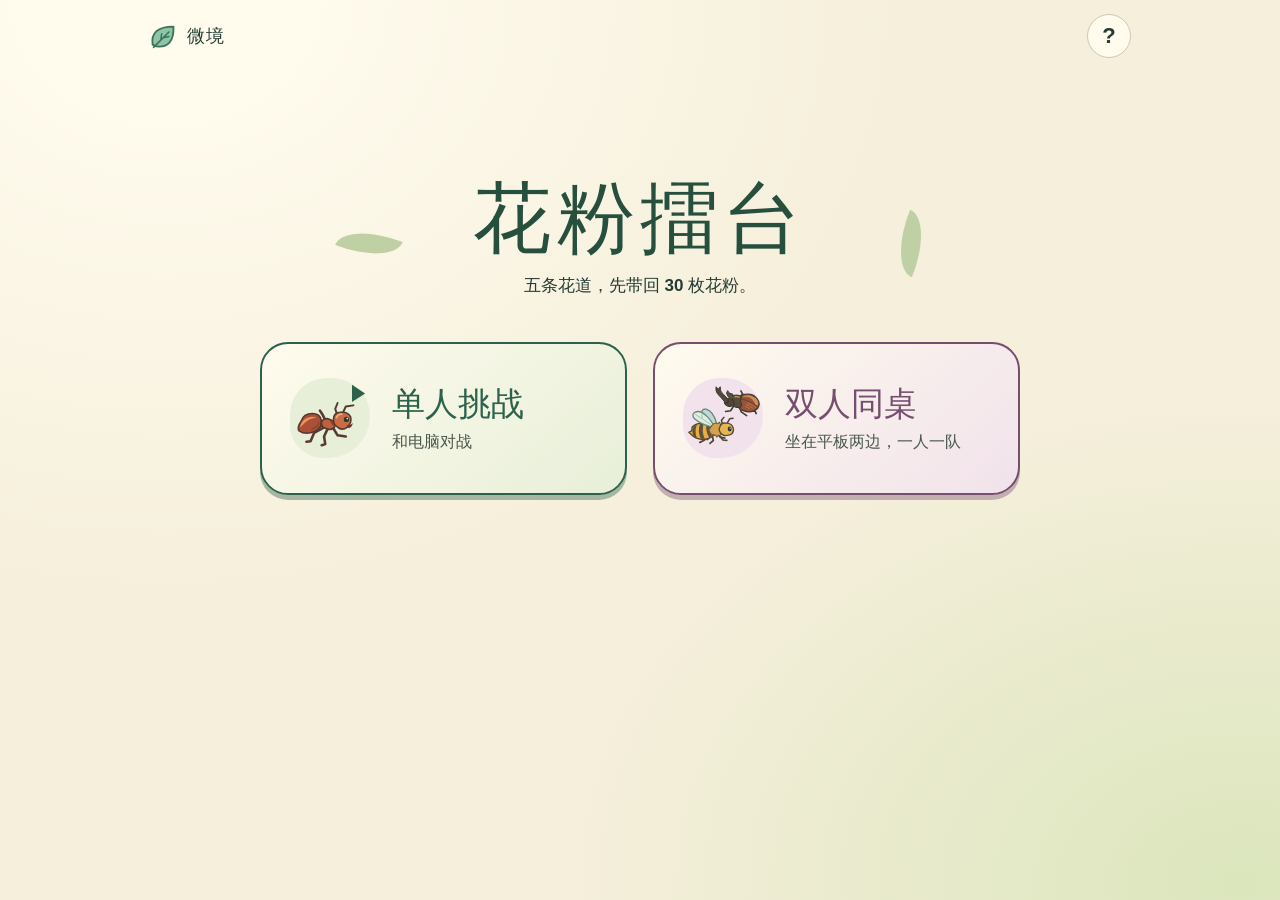
==== src/index.html @ e4484739 "Publish Pollen Table with a mobile home-screen app and offline play" ====
<!doctype html>
<html lang="zh-CN">
<head>
  <meta charset="utf-8">
  <meta name="viewport" content="width=device-width,initial-scale=1,viewport-fit=cover">
  <meta name="theme-color" content="#f8f2dc">
  <meta name="description" content="在五条花道上派出昆虫伙伴。可以独自挑战电脑，也能两个人在平板两边同桌对战。">
  <title>微境：花粉擂台</title>
  <link rel="stylesheet" href="ui.css">
  <link rel="stylesheet" href="resolution.css">
</head>
<body>
  <main id="app"></main>
  <div id="live" class="sr-only" aria-live="polite" aria-atomic="true"></div>
  <dialog id="sheet" aria-labelledby="sheet-title"><div id="sheet-body"></div></dialog>
  <script src="tuning.js"></script>
  <script src="engine.js"></script>
  <script src="art.js"></script>
  <script src="ui.js"></script>
</body>
</html>
---- src/ui.css ----
:root {
  color-scheme:light; --ink:#253b33; --moss:#315c45; --green:#24694e; --leaf:#deedce;
  --paper:#fffbed; --cream:#f7f1df; --line:#cecbb0; --amber:#efb952;
  --plum:#78537c; --clay:#b24d30; font-family:"Microsoft YaHei","PingFang SC","Noto Sans CJK SC",sans-serif;
  color:var(--ink); background:#f5efdb; font-synthesis:none;
}
* {box-sizing:border-box}
body {margin:0;min-height:100vh;background:radial-gradient(ellipse at 13% 0%,#fffbed 8%,transparent 48%),radial-gradient(ellipse at 97% 98%,#dce6bd 1%,transparent 38%),#f5efdb}
button {font:inherit;color:inherit;cursor:pointer;-webkit-tap-highlight-color:transparent;touch-action:manipulation}
button:disabled {cursor:default}
button:focus-visible {outline:3px solid #005fc0;outline-offset:4px;z-index:5;position:relative}
button:not(:disabled):active {transform:translateY(1px)}
button svg {pointer-events:none}
.sr-only{position:absolute;clip:rect(0,0,0,0);clip-path:inset(50%);height:1px;width:1px;white-space:nowrap;overflow:hidden}
.wrap{max-width:1050px;margin:0 auto;padding:14px 34px 24px}
.mast,.row,.home-actions,.toolbar,.controls,.token,.stamp,.score,.card-stat,.cost,.ghost-num,.deck-line,.round-indicator,.sheet-top {display:flex;align-items:center}
.mast {justify-content:space-between;min-height:44px;margin-bottom:16px}
.mast-mark {display:flex;align-items:center;gap:9px;font-weight:900;letter-spacing:.06em}
.mast-mark .icon {color:var(--moss);width:29px;height:29px}
.word-mark {font-size:18px}
.mast-actions,.controls,.home-actions,.toolbar,.row {gap:10px}
.plain,.pill,.round-btn,.solid,.confirm,.cancel,.edit-btn {border:1.5px solid var(--line);background:var(--paper);font-weight:750}
.plain,.pill,.round-btn,.solid,.confirm,.cancel,.edit-btn,.deck-slot {min-height:44px}
.plain,.pill,.solid,.confirm,.cancel,.edit-btn {border-radius:24px;padding:7px 18px;display:inline-flex;align-items:center;justify-content:center;gap:8px}
.round-btn {border-radius:50%;width:44px;font-size:22px;line-height:1}
.solid,.confirm {background:var(--moss);color:#fffbea;border-color:var(--moss);box-shadow:0 3px 0 #193b2a}
.solid {font-size:18px;min-height:54px;padding:10px 30px}
.edit-btn {min-height:52px;background:#f4efdc;border:1.5px solid #a9b594}
.icon {display:inline-flex;align-items:center;justify-content:center;width:24px;height:24px;flex-shrink:0}
.icon svg,.bug svg {display:block;width:100%;height:100%;overflow:visible}
.icon.large {width:38px;height:38px}
.bug {display:inline-flex;align-items:center;justify-content:center}
.home {padding-top:2vh}
.home-hero {position:relative;text-align:center;margin:0 auto;max-width:720px;isolation:isolate}
.home-hero:before,.home-hero:after{content:"";position:absolute;width:62px;height:27px;background:#bfd0a4;border-radius:100% 0 100% 0;top:45%;transform:rotate(21deg);z-index:-1}
.home-hero:before{left:8%}.home-hero:after{right:8%;transform:rotate(-68deg)}
.home-hero h1 {font-size:clamp(44px,7vw,78px);font-family:"STKaiti","KaiTi","Microsoft YaHei",serif;line-height:1.1;letter-spacing:.07em;margin:12px 0;color:#264f3d}
.home-hero p {margin:10px 0 30px;font-size:17px;font-weight:650}
.roster {display:grid;grid-template-columns:repeat(3,minmax(0,1fr));gap:16px;max-width:820px;margin:auto}
.tribe {--wash:#e1ead5;position:relative;isolation:isolate;border:2px solid #c5c7a9;background:var(--paper);border-radius:22px;padding:18px 10px 16px;min-width:0;transition:transform .15s ease,box-shadow .15s ease}
.tribe.beetle{--wash:#dce9e9}.tribe.bee{--wash:#f8e6b9}
.tribe.chosen {border:3px solid var(--moss);padding:17px 9px 15px;box-shadow:0 5px 0 #abc39f}
.tribe.chosen:after {content:"✓";position:absolute;right:9px;top:10px;width:27px;height:27px;display:grid;place-items:center;background:var(--moss);color:#fffbea;border-radius:50%;font-weight:900}
.portrait {display:flex;align-items:center;justify-content:center;position:relative;overflow:hidden;margin:0 auto 10px;height:clamp(90px,16vw,154px);border-radius:52% 48% 46% 54%;width:90%;background:radial-gradient(ellipse at 100% 100%,#ffffff70,transparent 65%),var(--wash)}
.portrait:before,.portrait:after {content:"";position:absolute;background:#72986a40;border-radius:100% 0 100% 0;width:65px;height:24px;bottom:4px;left:6px;transform:rotate(20deg)}
.portrait:after {left:auto;right:0;bottom:13px;transform:rotate(-40deg)}
.portrait .bug{width:83%;height:88%;z-index:1}
.tribe strong {display:block;font-size:clamp(18px,3vw,26px);letter-spacing:.04em}
.tribe small {display:block;font-size:14px;margin-top:6px;color:#536151}
.home-actions {justify-content:center;flex-wrap:wrap;margin:26px 0 14px}
.home-note {margin:10px auto;text-align:center;font-size:13px;color:#526151}
.battle {max-width:940px;margin:auto}
.battle .mast {margin-bottom:5px}
.round-indicator {gap:7px;font-size:14px;color:#526455}
.round-pips {display:inline-flex;gap:4px}
.round-pips i {display:block;width:10px;height:10px;border-radius:4px;border:1px solid #92a98a;background:transparent}
.round-pips i.on {background:#64845c}
.roles {display:flex;align-items:center;justify-content:space-between;gap:12px;min-height:40px;padding:0 9px}
.roles .row {min-width:0;gap:8px}
.role-name {font-size:15px;font-weight:850;white-space:nowrap}
.role-id {width:35px;height:32px;display:inline-flex}
.role-id .bug {width:100%;height:100%}
.role-id {position:relative}
.first-mark {
  position:absolute;right:-1px;bottom:-1px;z-index:1;display:grid;place-items:center;
  height:15px;min-width:15px;border:1px solid #977f3c;border-radius:5px;
  color:#4d411f;background:#fff0ad;font-size:10px;line-height:1;font-weight:850;
}
@media(max-width:420px) and (orientation:portrait) {
  .tabletop .toolbar.pass-confirm .prompt {min-width:74px;max-width:132px;flex:1 1 80px;line-height:1.2}
}
.token {gap:3px;font-size:21px;font-weight:900;line-height:1}
.score {gap:5px;font-weight:850;color:#384b36}
.score .icon {width:23px;height:23px}
.score-track {display:inline-flex;align-items:center;gap:4px}
.score-track i {display:block;width:10px;height:10px;border:1.5px solid #9c9776;transform:rotate(45deg);border-radius:2px}
.score-track i.full {background:#f0a935;border-color:#995f23}
.score b {font-size:20px;min-width:14px}
.op-pass {border:1px solid #a9b697;border-radius:12px;font-size:12px;padding:1px 7px}
.turn-badge {font-size:15px;font-weight:850;color:#30563a;background:#e4edcd;border:1px solid #b7c79d;border-radius:99px;padding:5px 12px}
.table {position:relative;isolation:isolate;background:#638264;border:3px solid #405e46;border-radius:29px;box-shadow:inset 0 0 0 3px #98a57c,0 4px 0 #a8ad88;padding:9px clamp(12px,4.5vw,55px);overflow:hidden}
.table:before,.table:after {content:"";position:absolute;z-index:-1;pointer-events:none;width:440px;height:380px;border:1px solid #9db38b;border-radius:49%;transform:rotate(-31deg);left:-280px;top:25px;box-shadow:0 0 0 9px #749374,0 0 0 12px #8fa788,0 0 0 22px #799779}
.table:after{left:auto;right:-390px;top:-340px;width:630px;height:560px;transform:rotate(30deg)}
.lanes {display:grid;grid-template-columns:repeat(5,minmax(0,1fr));gap:clamp(4px,1.4vw,17px)}
.lane {position:relative;min-width:0;padding:3px 6px;border-radius:56% 44% 48% 50% / 9% 9% 12% 12%;background:linear-gradient(90deg,transparent 49.5%,#adc58c 49.5% 50.5%,transparent 50.5%),#cbdba8;box-shadow:inset 0 0 0 2px #aec394,0 2px 0 #536e51}
.lane.ai-lane {animation:lane-flash .7s ease 1}
@keyframes lane-flash {45%{box-shadow:inset 0 0 0 5px #edba53,0 0 0 3px #ffdd7c}}
.slot,.pollen-node {display:flex;align-items:center;justify-content:center;position:relative;margin:auto;width:100%;border:0;background:transparent;padding:0}
.slot {height:clamp(61px,9vh,96px);border-radius:20px;gap:clamp(2px,1vw,10px);transition:background-color .18s}
.slot .bug {width:clamp(54px,9.5vw,95px);height:90%}
.slot .vacant {width:clamp(41px,6.6vw,68px);height:48%;border:2px dashed #8ba770;border-radius:64% 26% 64% 26%;opacity:.78;transform:rotate(-8deg)}
.slot.legal,.pollen-node.legal {background:#fff5ad69;outline:3px dashed #47632f;outline-offset:-4px;cursor:pointer}
.slot.selected,.pollen-node.selected {background:#f9e7dd;outline:3px solid var(--plum);outline-offset:-4px}
.slot.previewed,.pollen-node.previewed {background:#ffffe580;outline:3px solid #28785e;outline-offset:-4px}
.slot .unit-power {display:flex;align-items:center;gap:3px;padding:2px 6px;background:var(--paper);border-radius:99px;color:var(--ink);font-size:clamp(19px,2.5vw,29px);font-weight:900;line-height:1.15;white-space:nowrap}
.unit-power .icon {width:18px;height:18px}
.old-number {font-size:.52em;color:#526151;text-decoration:line-through}
.pollen-node {min-height:46px;max-width:155px;border-radius:40px;gap:4px}
.pollen-node .icon {width:32px;height:32px}
.pollen-node .total {font-size:16px;font-weight:900;display:none}
.pollen-node .destination {position:absolute;right:2px;color:#354f32;font-size:20px;font-weight:1000;line-height:1}
.pollen-node .destination.proposed {background:var(--paper);border:1px dashed #688165;padding:1px 5px;border-radius:9px}
.pollen-node .destination.final {background:#fff3b6;border:1px solid #926626;padding:1px 5px;border-radius:9px}
.pollen-empty {width:19px;height:19px;border:2px dotted #7d926a;border-radius:50%}
.hand-section {border-top:1px solid #c5c7ac;padding-top:8px}
.hand {display:grid;grid-template-columns:repeat(6,minmax(0,1fr));gap:clamp(5px,1.1vw,13px);max-width:940px;margin:auto;align-items:stretch}
.card {position:relative;isolation:isolate;overflow:visible;min-width:0;height:clamp(105px,16vh,157px);padding:7px;border:2px solid #56765e;border-radius:18px 18px 30px 18px;background:#f7f8de;box-shadow:0 3px 0 #b4c49f;text-align:center;display:flex;flex-direction:column;align-items:center;justify-content:center}
.card:before {z-index:-1;content:"";position:absolute;inset:4px;border:2px solid #a1b993;border-radius:inherit;pointer-events:none}
.card.hit {background:#fff1db;border-color:#ad7046;border-radius:15px 26px 15px 25px;box-shadow:0 3px 0 #d5ab83}
.card.hit:before {border-color:#e1b887}
.card.special{background:#f3eaf4;border-color:#815b82;border-radius:32px 13px 32px 13px;box-shadow:0 3px 0 #c2a3bd}
.card.special:before{border-color:#ceb4cc}
.card.off {filter:saturate(.48);opacity:.75}
.card.picked {outline:3px solid #315f48;outline-offset:1px;box-shadow:0 3px 0 #789879}
.card .card-bug {width:80%;height:75%;display:flex;align-items:center;justify-content:center}
.card .card-bug .bug {height:100%;width:100%}
.card-action {display:flex;align-items:center;justify-content:center;position:relative;width:76%;height:72%}
.card-action .icon {height:74%;width:74%}
.card-action .icon svg {max-width:96px}
.cost,.card-stat {position:absolute;line-height:.95;font-weight:900;font-variant-numeric:tabular-nums}
.cost {left:6px;top:5px;gap:2px;padding:4px 5px;color:#694115;background:#fff3be;border:1px solid #d3a454;border-radius:12px;font-size:clamp(15px,2.3vw,22px)}
.cost .icon {width:19px;height:19px}
.card-stat {right:6px;bottom:5px;gap:3px;padding:4px 6px;font-size:clamp(20px,3vw,28px);border-radius:10px;color:#2e513f;background:#e5eed9;border:1px solid #93b48e}
.card-stat .icon {width:20px;height:20px}
.hit .card-stat {color:#7a3821;background:#fee3c0;border-color:#d3a078}
.special-label {position:absolute;bottom:8px;font-size:clamp(11px,1.8vw,14px);font-weight:800;line-height:1.35}
.special .card-action {margin-top:-9px;height:58%}
.special .card-action .icon {color:var(--plum)}
.special .card-action .bug {width:52%;height:76%;position:absolute}
.special .card-action.skill-art {width:87%;height:65%;margin-top:4px}
.skill-art svg {display:block;width:100%;height:100%}
.card-empty {border:1px dashed #c0c5a8;border-radius:17px}
.hand .card {background:none;border:0;box-shadow:none}
.hand .card:before {display:none}
.card .card-shell {position:absolute;inset:0;width:100%;height:100%;z-index:-1;overflow:visible;filter:drop-shadow(0 3px 0 #787f5c45)}
.hand .card.picked {outline:3px solid #2a6a50;outline-offset:1px}
.card .cost,.card .card-stat {z-index:1}
.card .card-stat {right:8px;bottom:8px}
.card .cost {top:8px;left:8px}
.toolbar {justify-content:center;min-height:62px;flex-wrap:wrap;position:relative;margin-top:6px}
.toolbar .prompt {font-size:15px;font-weight:720;text-align:center}
.toolbar .cancel,.toolbar .confirm {min-height:44px;min-width:60px}
.toolbar .cancel {background:#fffbef}
.toolbar .icon {width:20px;height:20px}
.toolbar .short-help{font-size:13px}
.outcome {background:#f9edbb;border:1px solid #d2bc77;border-radius:18px;padding:5px 12px;display:flex;gap:8px;align-items:center;font-weight:800}
.outcome .token {font-size:17px}
.outcome .icon{width:20px;height:20px}
dialog {margin:auto;border:2px solid #889b7a;border-radius:24px;box-shadow:0 12px 55px #16332335;background:#fffbed;color:var(--ink);max-width:min(590px,94vw);width:100%;max-height:86dvh;padding:20px;overflow:auto}
dialog::backdrop {background:#223d347a}
.sheet-top {justify-content:space-between;gap:12px}
.sheet-top h2 {font-size:23px;margin:0}
.help-list {list-style:none;display:grid;gap:13px;margin:20px 0 0;padding:0}
.help-list li {display:flex;gap:10px;align-items:center;font-size:15px;line-height:1.5}
.help-list .icon {width:30px;height:30px}
.help-list strong {display:inline;color:#345a45}
.sheet-actions {display:flex;flex-wrap:wrap;gap:10px;justify-content:flex-end;margin-top:20px}
.deck {max-width:720px;margin:0 auto;background:#fffbec;border:1.5px solid var(--line);border-radius:24px;padding:clamp(16px,3vw,30px)}
.deck-heading{display:flex;align-items:center;gap:10px}
.deck-heading .bug {width:70px;height:55px}
.deck-heading h1 {font-size:26px;margin:0}
.deck-intro {color:#526151;font-size:15px}
.deck-line {justify-content:space-between;gap:8px;margin:20px 0 8px}
.deck-line h2 {font-size:17px;margin:0}
.deck-slots {display:grid;grid-template-columns:repeat(6,minmax(0,1fr));gap:6px}
.deck-slot {display:flex;align-items:center;flex-direction:column;gap:4px;justify-content:center;border:1.5px solid #90aa86;background:#edf2db;border-radius:11px;padding:7px 2px;font-weight:850}
.deck-slot.hit {border-color:#cc9d79;background:#fff0d7}
.deck-slot.active {outline:2px solid #365d45}
.deck-slot .icon {width:17px;height:17px}
.deck-slot span.mini-num {display:flex;align-items:center;gap:2px}
.deck-slot .mini-num:first-child {color:#805425}
.deck-slot .mini-num:last-child {font-size:18px}
.deck .locked {background:#f1e6f1;padding:8px 12px;border:1px solid #c2a3bd;border-radius:14px;font-size:14px}
.replacements{display:flex;gap:10px;justify-content:center;margin-top:12px}
.replacements button{flex:1;max-width:90px}
.deck .home-actions {margin-bottom:0}
@media(max-height:750px) and (min-width:600px){.battle.wrap{padding-top:5px;padding-bottom:6px}.battle .mast{min-height:36px}.battle .mast .round-btn{width:37px;min-height:37px}.roles{min-height:36px}.slot{height:clamp(53px,9vh,69px)}.pollen-node{min-height:37px}.card{height:clamp(95px,16vh,123px)}.toolbar{min-height:48px}}
@media(max-width:600px){.wrap{padding:8px 10px 16px}.mast{margin-bottom:6px}.home{padding-top:3vh}.home-hero h1{font-size:46px}.home-hero:before,.home-hero:after{width:31px;height:15px}.home-hero:before{left:0}.home-hero:after{right:0}.home-hero p{font-size:14px;margin-bottom:16px}.roster{gap:6px}.tribe{border-radius:16px;padding:13px 3px 11px}.tribe.chosen{padding:12px 2px 10px}.tribe.chosen:after{width:20px;height:20px;right:4px;top:5px;font-size:14px}.tribe small{font-size:12px}.portrait{width:98%;height:78px}.word-mark{font-size:16px}.score-track{display:none}.roles{padding:0 4px}.roles .row{gap:5px}.role-name,.round-indicator,.turn-badge{font-size:13px}.round-pips i{width:7px;height:7px}.table{border-radius:20px;padding:7px 6px}.lane{padding:2px}.slot{height:70px;gap:0}.slot .bug{width:65%;height:78%}.slot .unit-power{position:absolute;right:2px;bottom:3px;padding:2px 4px;font-size:18px}.unit-power .icon{width:13px;height:13px}.pollen-node .icon{width:24px;height:24px}.pollen-node .destination{right:0;font-size:14px}.hand{gap:5px}.card{height:100px;border-radius:12px 12px 18px 12px}.card .cost{font-size:15px;left:2px;top:2px;padding:3px 4px}.cost .icon{width:15px;height:15px}.card-stat{font-size:19px;right:2px;bottom:2px;padding:3px 4px}.card-stat .icon{width:15px;height:15px}.special-label{font-size:10px;bottom:7px}.toolbar{gap:5px;min-height:51px}.toolbar .prompt{font-size:13px}.deck-slots{grid-template-columns:repeat(4,minmax(0,1fr))}.round-btn{width:44px}.mast-mark{gap:3px}.token{font-size:18px}}
@media(prefers-reduced-motion:reduce){*,*::before,*::after{animation:none!important;transition:none!important}}
.battle.wrap {max-width:1060px}
.team-tip{margin:17px auto 0;text-align:center;font-size:15px;font-weight:700;color:#425c48}
.team-tip+.home-actions{margin-top:14px}
.table {padding-left:clamp(8px,2.2vw,26px);padding-right:clamp(8px,2.2vw,26px)}
.pollen-node {min-height:46px}
.score small,.token small {font-size:12px;font-weight:650;color:#526451;align-self:center}
.score small {margin-left:-3px}
.score-ruler {position:relative;display:inline-flex;width:58px;height:8px;background:#eee6cc;border:1px solid #ae9d71;border-radius:8px;overflow:hidden}
.score-ruler i {display:block;height:100%;border-radius:8px;background:#e7a22d}
.score-ruler:after {content:"";position:absolute;inset:0;background:repeating-linear-gradient(90deg,transparent 0 calc(33.333% - 1px),#a39272 0 33.333%)}
.pollen-count {font-size:16px;letter-spacing:-.03em}
.card-empty {min-height:clamp(100px,16vh,150px);border:1px dashed #bcc2a2;background:#f4f1df8c}
.cycle-control {color:#52694a}
.cycle-control:disabled {color:#77816c;background:#eaeada;opacity:.8}
.cycle-control:disabled .icon {opacity:.55}
.hand .for-cycle {outline:2px dashed #648457;outline-offset:-2px}
.hand .for-cycle.picked {outline:3px solid #315f48;outline-offset:2px}
.cycle-preview,.deck .locked {display:flex;align-items:center;gap:8px}
.mystery-card {display:inline-grid;place-items:center;width:27px;height:35px;border-radius:7px;border:2px solid #5c775d;background:repeating-linear-gradient(135deg,#a1c096 0 3px,#bdd6ac 3px 7px);color:#264a36;font-size:22px;font-weight:900}
.deck-skill {width:69px;height:53px;flex-shrink:0}
.deck-skill svg {width:100%;height:100%}
.round-indicator {background:#e6ecd8;border:1px solid #b9c6a4;border-radius:20px;padding:5px 12px;font-weight:800}
.round-indicator:has(.phase-chip) {padding:3px 4px 3px 12px;gap:8px;white-space:nowrap}
.phase-chip {display:inline-flex;align-items:center;gap:2px;border-radius:15px;padding:1px 7px 1px 3px;font-size:12px;line-height:1.3;border:1px solid #b5bc94;background:#f6f6e5}
.phase-chip.mid {background:#fff1bf;border-color:#c9a959}.phase-chip.late{background:#f5e5d2;border-color:#bba27d}
.phase-chip svg {display:block;width:20px;height:22px}
.fee-curve {display:flex;flex-wrap:wrap;gap:5px;margin-top:6px}
.fee-step,.current-fee {display:inline-flex;align-items:center;gap:3px;padding:3px 6px;border:1px solid #bbaca5;border-radius:10px;background:#f9f4e9;color:#514d42;font-weight:700;font-size:12px;white-space:nowrap}
.fee-step>svg,.fee-step .icon,.current-fee .icon {width:15px;height:17px}
.fee-step.free,.cost.free,.current-fee.free {border-color:#6c9873;background:#dfefc9;color:#295742}
.route-marker {position:absolute;top:3px;z-index:3;display:grid;place-items:center;width:24px;height:19px;border-radius:20px;background:#714b74;color:#fff8f1;border:1px solid #fff5e7;font-size:16px;line-height:1;font-weight:900;pointer-events:none}
.route-marker.right {right:-8px}.route-marker.left {left:-8px}
.pile-group,.pile-meter {display:inline-flex;align-items:center}
.pile-group {gap:5px;font-variant-numeric:tabular-nums}
.pile-meter {gap:3px;padding:1px 6px;line-height:1.1;border:1px solid #b6c3a3;border-radius:9px;background:#edf1dd;color:#35553e;white-space:nowrap}
.pile-meter.discard {background:#f4ecd9;border-color:#cdbb9b;color:#76543a}
.pile-meter.unseen-hand {border-style:dashed}
.pile-meter .icon {width:24px;height:24px}
.pile-meter small {font-size:12px;font-weight:650}
.pile-meter b {font-size:16px}
.card.supply .card-stat {color:#335968;border-color:#91acb4;background:#e4f1eb}
.transfer-card {
  position:fixed;z-index:15;pointer-events:none;width:32px;height:42px;opacity:0;
  display:grid;place-items:center;border:2px solid #365e4d;border-radius:6px;
  background:repeating-linear-gradient(35deg,#789b7d 0 5px,#8eab8d 5px 7px);
  box-shadow:inset 0 0 0 2px #d0dbc0,0 3px 5px #29473445;
  will-change:transform,opacity;
}
.transfer-card::after {content:"";width:14px;height:8px;border:1.5px solid #edf1cf;border-radius:100% 0 100% 0;transform:rotate(-19deg)}
.transfer-card.shuffle {box-shadow:3px 2px #d9ddbf,5px 4px #4c6d56,8px 6px #ccd3b8}
.transfer-card.discard {border-color:#795e40;background:repeating-linear-gradient(35deg,#b29571 0 5px,#c5aa87 5px 7px)}
@media(max-width:820px) {
  .pile-group {gap:3px}.pile-meter {padding:1px 3px;gap:1px}
  .pile-meter small {display:none}.pile-meter .icon {width:20px;height:20px}.pile-meter b {font-size:14px}
}
@media(max-width:390px) {
  .battle .roles {gap:3px}
  .battle:not(.tabletop) .roles .row {gap:3px}
  .battle:not(.tabletop) .roles .role-id {width:23px;height:24px}
  .battle:not(.tabletop) .roles .role-name {font-size:11px}
  .pile-group {gap:2px}.pile-meter .icon {width:17px;height:17px}.pile-meter b {font-size:13px}
}
@media(orientation:landscape) and (max-height:590px) {
  .tabletop .pile-group {gap:2px}
  .tabletop .pile-meter {padding:0 2px;gap:1px}
  .tabletop .pile-meter small {display:none}
  .tabletop .pile-meter .icon {width:14px;height:14px}
  .tabletop .pile-meter b {font-size:12px}
}
@media(prefers-reduced-motion:reduce) {.transfer-card {display:none}}
@media(min-width:601px) and (max-width:780px){
  .battle.wrap{padding-left:14px;padding-right:14px}
  .slot .bug{width:65%;height:85%}.slot .unit-power{position:absolute;bottom:3px;right:1px;font-size:19px}
  .unit-power .icon {width:14px;height:14px}
}
@media(max-width:600px){
  .table {padding:6px 3px}
  .lanes{gap:3px}
  .slot {min-height:55px;height:clamp(55px,8.6vh,73px)}
  .slot .bug{width:96%;height:92%;margin-top:-6px}
  .slot .unit-power {right:0;bottom:0}
  .pollen-node {min-height:47px;gap:1px}
  .pollen-node .destination {font-size:11px;line-height:13px;right:0;bottom:0;padding:0 3px}
  .pollen-node .icon{width:23px;height:23px}.pollen-count{font-size:12px}
  .hand {grid-template-columns:repeat(3,minmax(0,1fr));gap:5px 7px}
  .card,.card-empty {height:clamp(72px,10.5vh,97px);min-height:72px}
  .score-ruler {display:none}
  .hand-section {padding-top:5px}
  .hand .card-bug {width:73%;height:78%}
  .toolbar .pill,.toolbar .confirm,.toolbar .cancel {padding:7px 12px}
  .hand .special-label {font-size:12px;bottom:5px}
  .hand .special .card-action.skill-art {height:64%;margin-top:0}
}

/* The two modes share one entry. Both are full-size choices, including on a phone. */
.mode-menu {
  display:grid;
  grid-template-columns:repeat(2,minmax(0,1fr));
  gap:clamp(12px,2.6vw,26px);
  max-width:760px;
  margin:clamp(24px,5vh,50px) auto;
}
.mode-choice {
  --mode-ink:#2c624c; --mode-wash:#e7efd8;
  display:flex;align-items:center;gap:clamp(12px,2vw,22px);
  min-height:clamp(110px,17vh,165px);padding:clamp(14px,2.3vw,28px);
  border:2px solid var(--mode-ink);border-radius:28px;
  background:linear-gradient(140deg,#fffbee,var(--mode-wash));color:var(--mode-ink);
  box-shadow:0 5px 0 color-mix(in srgb,var(--mode-ink) 40%,#f5efdb);
  text-align:left;
}
.mode-choice.duo {--mode-ink:#764e70;--mode-wash:#f1e2eb}
.mode-symbol {
  display:inline-grid;place-items:center;flex:0 0 auto;width:clamp(54px,7vw,80px);aspect-ratio:1;
  border-radius:49% 51% 56% 44%;background:var(--mode-wash);color:var(--mode-ink);
}
.mode-symbol svg,.mode-symbol>.icon {display:block;width:86%;height:86%}
.mode-copy {display:grid;gap:6px}
.mode-copy strong {font-size:clamp(21px,3vw,33px);line-height:1.25}
.mode-copy small {font-size:clamp(13px,1.6vw,16px);color:#49584c;line-height:1.45}
.mode-home .home {padding-top:clamp(20px,10dvh,95px)}
.mode-symbol {position:relative;display:block}
.mode-symbol .bug {position:absolute;left:0;bottom:7%;width:77%;height:65%}
.mode-symbol .bug:nth-child(2) {left:auto;right:-2%;top:0;width:66%;height:57%;transform:scaleX(-1)}
.solo .mode-symbol .bug {width:94%;height:77%}
.solo .mode-symbol>.icon {position:absolute;right:0;top:3%;width:31%;height:31%}
.mode-symbol .bug svg,.mode-symbol>.icon svg {width:100%;height:100%}

/* Opposite players choose from their own edge, including when choosing the same team. */
.duo-setup {
  max-width:840px;margin:auto;min-height:100vh;min-height:100dvh;
  display:grid;grid-template-rows:minmax(max-content,1fr) auto minmax(max-content,1fr);
  padding-top:max(9px,env(safe-area-inset-top));padding-bottom:max(9px,env(safe-area-inset-bottom));
}
.pick-seat {
  margin:0 auto;width:100%;display:grid;align-items:center;
  border:1.5px solid #aebfa3;border-radius:24px;
  background:linear-gradient(145deg,#fbf9e8,#e8eed8);
  padding:clamp(8px,1.4vh,16px) clamp(8px,2vw,22px);
}
.pick-seat.seat-1 {border-color:#abb7bc;background:linear-gradient(145deg,#e3ebe6,#f5f5e9)}
.pick-seat.seat-1 .pick-inner {transform:rotate(180deg)}
.pick-inner {text-align:center}
.pick-inner h2,.pick-inner h3 {margin:0 0 5px;font-size:clamp(16px,2.4vh,23px)}
.mini-roster {display:grid;grid-template-columns:repeat(3,minmax(0,1fr));gap:clamp(5px,1.5vw,13px)}
.pick-team {
  display:flex;flex-wrap:wrap;gap:4px 9px;align-items:center;justify-content:center;
  min-height:55px;padding:4px 8px;min-width:0;
  border:2px solid #bdc4a9;border-radius:17px;
  background:#fffbed;font-weight:800;
}
.pick-team .bug {width:clamp(41px,8vw,77px);height:clamp(36px,6vh,62px)}
.pick-team strong {font-size:clamp(15px,2vw,20px)}
.pick-team.chosen {border-color:#365f47;background:#eff5d9;box-shadow:inset 0 0 0 1px #365f47}
.deck-options {display:flex;justify-content:center;gap:6px;margin-top:6px}
.deck-options [aria-pressed="true"] {border-color:#527350;background:#dfebcc}
.setup-start {display:flex;justify-content:center;align-items:center;gap:12px;margin:clamp(9px,2.6vh,24px) auto}
.setup-caption {display:grid;gap:2px;line-height:1.35}
.setup-caption strong {font-size:clamp(17px,2.4vw,22px)}
.setup-caption small {color:#586452;font-size:13px}
@media(min-height:590px) {
  .pick-team {flex-direction:column;gap:0;min-height:clamp(78px,14dvh,138px)}
  .pick-team .bug {height:clamp(45px,7.8dvh,83px);width:clamp(53px,10vw,100px)}
}
@media(max-width:520px) {
  .setup-start {flex-direction:column;text-align:center;gap:6px}
}
@media(orientation:landscape) and (max-height:590px) {
  .mode-home .home {padding-top:0}
  .mode-home .home-hero h1 {margin:0;font-size:clamp(38px,13vh,55px)}
  .mode-home .home-hero p {margin:4px auto 8px}
  .mode-menu {margin:10px auto}
  .mode-choice {min-height:86px}
  .duo-setup .setup-start {margin:5px auto}
  .duo-setup .solid {min-height:44px;padding:5px 17px}
}

/* One physical board. Only a player's seat and its own pieces may turn. */
.battle.tabletop {
  --seat-card-h:clamp(93px,13.5dvh,147px);
  --lane-cell-h:clamp(56px,8.5dvh,97px);
  --seat-gap:clamp(4px,.9dvh,12px);
  max-width:1180px;
  min-height:100vh;min-height:100dvh;
  padding:5px max(12px,env(safe-area-inset-right)) 9px max(12px,env(safe-area-inset-left));
  display:grid;grid-template-rows:auto minmax(max-content,1fr) auto minmax(max-content,1fr);
  row-gap:var(--seat-gap);
}
.tabletop .tt-head {margin:0;min-height:44px}
.battle.tabletop .tt-head .round-btn {min-width:44px;min-height:44px}
#live.sr-only {top:0;left:0}
.tabletop .table {padding-block:5px}
.tabletop .lanes {gap:clamp(4px,1.1vw,13px)}
.tabletop .slot {height:var(--lane-cell-h);min-height:44px}
.tabletop .pollen-node {height:44px;min-height:44px}
.tabletop .slot[data-side="1"]>.bug,
.tabletop .slot[data-side="1"]>.unit-power {transform:rotate(180deg)}
.tabletop[data-turn="1"] .pollen-count {transform:rotate(180deg)}
.tabletop .seat {
  display:grid;align-items:center;min-width:0;
  border:1.5px solid #bac7a8;border-radius:21px;
  background:linear-gradient(155deg,#f3f2df,#e6edda);
  padding:4px clamp(6px,1.8vw,23px);
}
.tabletop .seat-top {background:linear-gradient(150deg,#e6ece5,#f4f4e9);border-color:#b8c3b4}
.tabletop .active-seat {background:#f8fae9;border-color:#76946e;box-shadow:inset 0 0 0 1px #76946e}
.tabletop .seat-top.active-seat {background:#f2f6ec;border-color:#769486}
.seat-inner,.tabletop .hand-section {min-width:0}
.tabletop .seat-top .seat-inner {transform:rotate(180deg)}
.tabletop .roles {max-width:950px;margin:auto;padding:2px 3px;min-height:30px}
.tabletop .roles .row {gap:6px}
.tabletop .role-id {height:26px;width:33px}
.tabletop .score .icon,.tabletop .roles .token .icon {width:21px;height:21px}
.tabletop .roles .score b,.tabletop .roles .token {font-size:19px}
.tabletop .hand-section {border:0;padding:2px 0}
.tabletop .hand {width:100%;max-width:950px;grid-template-columns:repeat(6,minmax(0,1fr));gap:clamp(4px,.8vw,11px)}
.tabletop .hand> :is(.card,.card-empty,.covered-card) {
  min-width:0;height:var(--seat-card-h);min-height:44px;
}
.tabletop .card .cost {left:5px;top:4px;font-size:clamp(14px,1.8vw,20px);padding:2px 4px}
.tabletop .card .card-stat {right:5px;bottom:4px;font-size:clamp(17px,2vw,24px);padding:2px 5px}
.tabletop .covered-card {
  position:relative;display:grid;place-items:center;overflow:hidden;isolation:isolate;
  border:2px solid #67816b;border-radius:12px;
  color:#ebf0d7;background-color:#75927a;
  background-image:repeating-linear-gradient(33deg,transparent 0 7px,#e3eed51a 7px 9px,transparent 9px 16px);
  box-shadow:inset 0 0 0 3px #a9bca0,0 2px 0 #bbc3a6;
}
.tabletop .covered-card::after {
  content:"";display:block;width:clamp(18px,3.3vw,38px);aspect-ratio:1.65;
  border:2px solid #dae8c7;border-radius:100% 0 100% 0;transform:rotate(-15deg);
}
.tabletop .covered-card>* {display:none}
.tabletop .toolbar {min-height:44px;margin:3px 0 0;gap:6px}
.tabletop .toolbar :is(.pill,.plain,.cancel,.confirm,.reveal-hand) {min-width:44px;min-height:44px}
.tabletop .reveal-hand {
  display:inline-flex;align-items:center;justify-content:center;gap:6px;
  padding:4px 16px;border:2px solid #376247;border-radius:22px;
  background:#355f49;color:#fffbed;font-size:15px;font-weight:800;
}
.tabletop .toolbar .prompt {font-size:14px}
dialog[data-seat="1"] {transform:rotate(180deg)}

@media(max-width:600px) {
  .mode-menu {grid-template-columns:1fr;max-width:350px;margin:23px auto;gap:14px}
  .mode-choice {min-height:93px;padding:13px 20px;border-radius:22px}
  .mode-copy strong {font-size:23px}
  .battle.tabletop {padding:3px 5px max(5px,env(safe-area-inset-bottom));--seat-gap:4px;--lane-cell-h:clamp(46px,7dvh,66px);--seat-card-h:clamp(63px,8.45dvh,82px)}
  .tabletop .seat {padding:2px 4px;border-radius:14px}
  .tabletop .hand {grid-template-columns:repeat(3,minmax(0,1fr));gap:3px 5px}
  .tabletop .slot .unit-power {position:absolute;bottom:1px;right:1px;font-size:17px}
  .tabletop .slot[data-side="1"]>.unit-power {bottom:auto;top:1px;right:auto;left:1px}
  .tabletop .card .cost {top:2px;left:3px}
  .tabletop .card .card-stat {bottom:2px;right:3px}
  .tabletop .card .special-label {font-size:11px;bottom:2px}
  .tabletop .table {padding:4px 3px}
  .tabletop .roles {min-height:25px;padding:0 3px}
  .tabletop .role-id {width:24px;height:23px}
  .tabletop .score b,.tabletop .roles .token {font-size:16px}
  .tabletop .toolbar {gap:4px;margin-top:2px}
  .tabletop .toolbar :is(.pill,.plain,.cancel,.confirm,.reveal-hand) {padding:4px 8px;font-size:13px}
}
@media(max-width:600px) and (max-height:635px) {
  .tabletop .hand {grid-template-columns:repeat(6,minmax(0,1fr));gap:2px}
  .tabletop .card .cost,.tabletop .card .card-stat {padding:1px 2px}
}
@media(orientation:landscape) and (max-height:590px) {
  .battle.tabletop {padding:2px max(5px,env(safe-area-inset-right)) 3px max(5px,env(safe-area-inset-left));--seat-gap:3px;--lane-cell-h:44px;--seat-card-h:clamp(60px,17dvh,88px)}
  .tabletop .table {padding-block:1px;border-width:2px}
  .tabletop .lane {padding-block:0}
  .tabletop .seat {padding:2px 5px;border-radius:13px}
  .tabletop .seat-inner {display:grid;grid-template-columns:101px minmax(0,1fr) 148px;grid-template-areas:"role hand tools";gap:5px;align-items:center}
  .tabletop .seat-inner>.roles {grid-area:role;display:grid;width:100%;grid-template-columns:minmax(0,1fr);justify-content:stretch;align-content:center;margin:0;padding:0 2px;gap:1px}
  .tabletop .roles .row {flex-wrap:wrap;gap:2px 3px}
  .tabletop .roles .row:first-child {display:grid;grid-template-columns:23px minmax(0,1fr);gap:0 2px}
  .tabletop .roles .row:first-child .score {grid-column:1/-1}
  .tabletop .roles .score-ruler {display:none}
  .tabletop .role-name,.tabletop .roles .op-pass {font-size:12px}
  .tabletop .role-id {width:23px;height:22px}
  .tabletop .seat .hand-section {display:contents}
  .tabletop .hand {grid-area:hand;grid-template-columns:repeat(6,minmax(0,1fr));gap:3px}
  .tabletop .toolbar {grid-area:tools;min-width:0;margin:0;gap:2px;align-content:center}
  .tabletop .toolbar .prompt,.tabletop .toolbar .turn-badge {flex-basis:100%;min-height:16px;font-size:11px;padding:1px 4px}
  .tabletop .toolbar :is(.pill,.plain,.cancel,.confirm,.reveal-hand) {
    flex:0 0 45px;min-width:45px;width:45px;min-height:44px;height:44px;padding:1px;
    display:inline-flex;flex-direction:column;gap:0;line-height:1.2;font-size:12px;
  }
  .tabletop .toolbar .reveal-hand {flex-basis:88px;flex-direction:row;gap:3px}
  .tabletop .toolbar .icon {width:15px;height:15px}
  .tabletop .card .cost {top:2px;left:2px;padding:1px 3px;font-size:13px}
  .tabletop .card .card-stat {right:2px;bottom:2px;padding:1px 3px;font-size:16px}
  .tabletop .cost .icon,.tabletop .card-stat .icon {width:13px;height:13px}
  .tabletop .card .special-label {font-size:10px;bottom:2px}
  .tabletop .card .card-bug {height:77%;width:77%}
}
.tabletop .slot[data-side="1"]>.unit-power {top:2px;left:1px;right:auto;bottom:auto}
@media(orientation:landscape) and (max-height:400px) {
  .tabletop .seat-inner>.roles {grid-template-columns:auto 1fr;row-gap:1px}
  .tabletop .roles .row:first-child {display:contents}
  .tabletop .roles .role-id {grid-area:1/1;justify-self:start}
  .tabletop .roles .role-name {grid-area:1/1/2/3;align-self:center;padding-left:23px}
  .tabletop .roles .row:first-child .score {grid-area:2/1;justify-self:start;gap:2px}
  .tabletop .roles .row:last-child {grid-area:2/2;justify-self:end}
  .tabletop .roles .token,.tabletop .roles .score b {font-size:15px}
  .tabletop .roles .score .icon,.tabletop .roles .token .icon {width:15px;height:15px}
  .tabletop .roles .op-pass {display:none}
  .tabletop .roles .pile-group {grid-area:3/1/4/3}
}
@media(orientation:landscape) and (max-height:345px) {
  /* Put the shared controls beside the field so even short phones keep both seats visible. */
  .battle.tabletop {
    grid-template-columns:47px minmax(0,1fr) 47px;
    grid-template-rows:minmax(max-content,1fr) auto minmax(max-content,1fr);
    column-gap:2px;
  }
  .tabletop .tt-head {display:contents}
  .tabletop .tt-head>.row {grid-area:2/1;align-self:start;justify-content:center}
  .tabletop .tt-head .word-mark {display:none}
  .tabletop .tt-head>.round-btn {grid-area:2/3;place-self:center}
  .tabletop .tt-head .round-indicator {grid-area:2/1;align-self:end;justify-self:center;flex-direction:column;padding:3px 2px;font-size:11px;gap:3px}
  .tabletop .tt-head .phase-chip {padding:0 3px;font-size:10px}
  .tabletop .tt-head .phase-chip svg {width:13px;height:16px}
  .tabletop .seat-top {grid-area:1/1/2/-1}
  .tabletop .table {grid-area:2/2}
  .tabletop .seat-bottom {grid-area:3/1/4/-1}
}

/* A card list can sit on its own page or inside either player's half of a table. */
.solo-deck-options {margin-top:12px}
.builder-window {max-width:925px}
.deck.builder {width:100%;max-width:860px;text-align:left;background:#fffbed}
.builder .deck-heading {gap:7px;min-width:0}
.builder .deck-heading h2 {font-size:clamp(18px,2.6vw,26px);margin:0;line-height:1.3}
.deck-count {margin-inline-start:auto;display:inline-flex;align-items:baseline;gap:2px;border:1.5px solid #a5b28d;border-radius:30px;padding:3px 12px;background:#e8f0d9;color:#385a3e;line-height:1;font-size:29px;font-weight:850;white-space:nowrap}
.deck-count small {font-size:15px}
.deck-stats {display:flex;align-items:center;flex-wrap:wrap;gap:5px 16px;margin-top:8px}
.deck-stats>span,.build-card,.build-cost>span,.builder-force,.deck-group h2,.odds-row>span:first-child {display:inline-flex;align-items:center;gap:5px}
.deck-stats>span {font-size:14px;color:#435546;font-weight:650}
.deck-stats .icon,.builder-force .icon,.build-cost .icon,.odds-row .icon {width:18px;height:18px}
.builder .deck-intro {margin:7px 0 12px;font-size:14px;line-height:1.5}
.builder-body {display:grid;grid-template-columns:minmax(0,1fr) minmax(190px,.53fr);gap:15px;align-items:start}
.deck-list {display:grid;gap:9px;min-width:0}
.deck-group {--rim:#a8bea7;--tint:#edf4dd;display:grid;min-width:0;border:1px solid var(--rim);border-radius:13px;overflow:hidden;background:#fffdf3}
.deck-group.hits {--rim:#ceb08a;--tint:#f8e8d5}.deck-group.specials {--rim:#c2a9c6;--tint:#f0e5f2}.deck-group.supplies {--rim:#9bbac2;--tint:#e4f2ee}
.builder .deck-group h2 {font-size:15px;font-weight:800;margin:0;padding:4px 11px;background:var(--tint);border-bottom:1px solid var(--rim)}
.deck-group h2 .icon {width:18px;height:18px}
.build-row {min-height:48px;display:flex;align-items:center;justify-content:space-between;gap:6px;padding:2px 7px}
.build-row+.build-row {border-top:1px solid #e1e4d3}
.build-card {gap:7px;min-width:0;flex-wrap:wrap;font-size:14px}
.build-art {display:inline-flex;align-items:center;justify-content:center;width:35px;height:31px}
.build-art .bug,.build-art>.icon,.build-art>svg {width:100%;height:100%}
.build-cost>span {gap:2px;font-weight:850;color:#75552c}
.builder-force {font-size:16px;font-weight:850}
.builder .stepper {display:grid;grid-template-columns:44px minmax(18px,auto) 44px;align-items:center;gap:3px;flex-shrink:0;text-align:center}
.stepper button {display:grid;place-items:center;width:44px;height:44px;border:1px solid var(--rim);border-radius:12px;color:#355840;font-size:23px;font-weight:750;background:var(--tint);line-height:1}
.stepper button:disabled,.deck-foot button:disabled,.duo-setup .setup-start button:disabled {opacity:.46;box-shadow:none;cursor:default;filter:saturate(.3)}
.copies {font-size:18px;font-variant-numeric:tabular-nums}
.builder .supply-note,.builder-special-rule {font-size:12px;color:#506157;line-height:1.4}
.builder-special-rule {margin:0;padding:2px 12px 8px}
.specials .build-card {display:grid;grid-template-columns:35px 1fr;column-gap:5px;row-gap:2px;padding:3px 0}
.specials .build-art {grid-column:1;grid-row:1}
.specials .build-card>strong {grid-column:2;grid-row:1}
.specials .build-cost {grid-column:1/-1;grid-row:2}
.build-cost>.fee-curve {display:flex;flex-wrap:wrap;gap:3px;margin:0}
.build-cost .fee-step {font-size:11px;padding:2px 4px;gap:1px}
.build-cost .fee-step>svg {display:none}
.build-cost .fee-step .icon {width:13px;height:13px}
.draw-odds {position:sticky;top:12px;border:1px solid #cec3a7;border-radius:15px;padding:12px 11px;background:#f7f1dc;min-width:0}
.builder .draw-odds h2 {margin:0;font-size:18px}
.draw-odds p,.draw-odds small {margin:3px 0 7px;font-size:12px;line-height:1.45;color:#516155}
.draw-odds small {display:block;margin:7px 0 0}
.odds-row {display:grid;grid-template-columns:auto minmax(13px,1fr) auto;align-items:center;gap:4px;min-height:25px;font-size:13px}
.odds-row strong {min-width:44px;text-align:right;font-variant-numeric:tabular-nums}
.odds-track {height:6px;border-radius:5px;background:#dfddc9;overflow:hidden}
.odds-track i {display:block;height:100%;background:#86a783;border-radius:inherit}
.odds-row[data-group="hits"] i {background:#c39062}.odds-row[data-group="specials"] i {background:#a781ad}.odds-row[data-group="supplies"] i {background:#78a7ad}
.deck-foot {display:flex;align-items:center;justify-content:flex-end;gap:9px;margin-top:12px}
.duo-setup {height:100vh;height:100dvh;min-height:0;grid-template-rows:minmax(0,1fr) auto minmax(0,1fr)}
.duo-setup>.pick-seat {min-height:0;overflow:hidden;align-items:stretch;touch-action:pan-y}
.duo-setup .pick-inner {min-height:0;overflow:auto;overscroll-behavior:contain;align-self:center;max-height:100%;touch-action:pan-y}
.duo-setup .pick-seat.editing {padding:4px 7px;align-items:stretch}
.duo-setup .editing .pick-inner {height:100%;align-self:stretch;overflow:hidden}
.deck.seat-editor {height:100%;min-height:0;display:grid;grid-template-rows:auto minmax(0,1fr) auto;overflow:hidden;border:0;border-radius:10px;background:transparent;padding:0}
.seat-editor .deck-heading {min-height:35px;padding:2px 7px;background:#f2f3df;border-radius:9px 9px 0 0}
.seat-editor .deck-heading h2 {font-size:17px}
.seat-editor .deck-heading .bug {height:29px;width:43px}
.seat-editor .deck-count {font-size:22px;padding:3px 8px}
.seat-editor .builder-scroll {min-height:0;overflow:auto;overscroll-behavior:contain;scrollbar-gutter:stable;padding:0 5px 4px;touch-action:pan-y}
.seat-editor .builder-body {gap:8px;grid-template-columns:minmax(0,1fr) minmax(155px,.42fr)}
.seat-editor .deck-stats {margin-top:4px;gap:5px 10px}
.seat-editor .deck-stats>span,.seat-editor .deck-intro {font-size:12px}
.seat-editor .deck-intro {margin:3px 0 5px}
.seat-editor .deck-foot {justify-content:space-between;margin:0;padding:3px 6px;background:#f6f4e3;border-top:1px solid #c1c9af}
.seat-editor .deck-foot button {min-height:44px;padding:3px 12px;font-size:15px}
.seat-editor .draw-odds {top:2px;padding:7px 8px}
.seat-editor .draw-odds h2 {font-size:15px}
.duo-setup .setup-start {margin:5px auto;min-height:56px}
@media(max-width:650px){
 .builder-body,.seat-editor .builder-body {grid-template-columns:minmax(0,1fr)}
 .builder .draw-odds {position:static}
 .draw-odds .odds-row {gap:8px}
 .deck.builder {padding:12px}
 .deck.seat-editor {padding:0}
 .build-row {padding:2px 5px}
 .build-art {width:26px;height:25px}
 .build-card {gap:3px}
 .build-cost>.fee-curve {max-width:155px}
 .stepper {gap:0}
 .duo-setup .setup-start {min-height:0;gap:3px}
 .duo-setup .setup-caption small {font-size:11px}
 .duo-setup .setup-start .solid,.duo-setup .setup-start .plain {min-height:44px;padding:4px 12px}
}
@media(orientation:landscape) and (max-height:520px) {
  .deck.seat-editor {
    grid-template:"cards caption" auto "cards buttons" 1fr / minmax(0,1fr) clamp(155px,24vw,202px);
    column-gap:4px;
  }
  .seat-editor .builder-scroll {grid-area:cards}
  .seat-editor .deck-heading {grid-area:caption;flex-wrap:wrap;gap:2px 4px;justify-content:center;padding:2px}
  .seat-editor .deck-heading .bug {display:none}
  .seat-editor .deck-heading h2 {font-size:14px}
  .seat-editor .deck-count {font-size:18px;margin:0}
  .seat-editor .deck-foot {grid-area:buttons;align-self:center;justify-content:center;flex-wrap:wrap;gap:3px;border:0;padding:0;background:transparent}
  .seat-editor .deck-foot button {padding:2px 5px;font-size:12px}
  .seat-editor .deck-foot .icon {width:14px;height:14px}
  .seat-editor .builder-body {grid-template-columns:minmax(0,1fr)}
  .seat-editor .draw-odds {position:static}
}

/* The spider's eight jointed legs and the butterfly's open wings read in silhouette. */
.tribe.spider {--wash:#d8e9e6}
.tribe.butterfly {--wash:#e5e2f0}
.roster:has([data-team="butterfly"]) {grid-template-columns:repeat(5,minmax(0,1fr));gap:clamp(7px,1.4vw,16px);max-width:1000px}
.roster:has([data-team="butterfly"]) .portrait {width:97%;height:clamp(83px,12vw,139px)}
.roster:has([data-team="butterfly"]) .tribe {padding-inline:6px}
.roster:has([data-team="butterfly"]) .tribe small {line-height:1.4;text-wrap:balance}
.mini-roster:has([data-team="butterfly"]) {grid-template-columns:repeat(5,minmax(0,1fr));gap:clamp(3px,.85vw,9px)}
.mini-roster:has([data-team="butterfly"]) .pick-team {flex-direction:column;gap:0;min-width:0;min-height:48px;padding:3px 1px;border-radius:13px}
.mini-roster:has([data-team="butterfly"]) .pick-team .bug {width:min(92%,81px);height:clamp(33px,7.4dvh,76px)}
.mini-roster:has([data-team="butterfly"]) .pick-team strong {font-size:clamp(14px,1.8vw,19px);line-height:1.25}
.pick-team[data-team="ant"] {background:#f6e9d8}
.pick-team[data-team="beetle"] {background:#edeae0}
.pick-team[data-team="bee"] {background:#fff0c8}
.pick-team[data-team="spider"] {background:#e0eeea}
.pick-team[data-team="butterfly"] {background:#eee8f5}
.pick-team.chosen {outline:2px solid #365f47;outline-offset:-3px}
.solo-setup .home-hero h1 {margin:8px 0 17px;font-size:clamp(31px,4.8vw,49px)}
.team-ability {display:flex;align-items:center;gap:9px;text-align:left;min-width:0;width:fit-content;max-width:100%;margin:6px auto}
.ability-thumb {display:grid;place-items:center;width:55px;height:43px;padding:1px;flex:0 0 auto;border-radius:14px 8px 14px 8px;border:1px solid #aa91ad;background:#f3e8f4}
.ability-thumb svg {width:100%;height:100%}
.ability-copy {min-width:0}.ability-copy p {font-size:14px;line-height:1.4;margin:2px 0 0}
.ability-title,.ability-title>span {display:inline-flex;gap:5px;align-items:center}
.ability-title strong {font-size:16px}
.ability-title>span {font-size:13px;font-weight:800;border-radius:12px;border:1px solid #d2b674;background:#fff0c6;color:#765524;padding:0 5px 0 2px;gap:2px}
.ability-title .icon {width:16px;height:16px}
.solo-setup .team-ability {max-width:730px;margin:17px auto 7px;padding:9px 17px;border:1px solid #c9c3a5;border-radius:16px;background:#faf6e5}
.solo-setup .home-actions {margin-top:14px}
.setup-status:empty {display:none}
.stats-and-restore {display:flex;align-items:center;justify-content:space-between;flex-wrap:wrap;gap:3px 8px}
.stats-and-restore .deck-stats {margin:4px 0}
.stats-and-restore .preset-restore {min-width:72px;min-height:44px;padding:5px 10px;font-size:13px}
.seat-editor .stats-and-restore {padding-top:1px}
.duo-setup .team-ability {max-width:640px}.duo-setup .ability-copy p {font-size:13px;margin:0}
.duo-setup .ability-thumb {width:42px;height:34px}
@media(min-width:700px) and (min-height:650px){
 .duo-setup .team-ability {width:fit-content;max-width:min(710px,100%);margin:8px auto;padding:5px 12px;gap:10px;border:1px solid #c6bea4;border-radius:14px;background:#fff9e8}
 .duo-setup .ability-thumb,.solo-setup .ability-thumb {width:58px;height:46px}
 .duo-setup .ability-copy p,.solo-setup .ability-copy p {font-size:16px;line-height:1.4}
 .duo-setup .ability-title strong {font-size:17px}
}
.slot.web-source {background:#e6edca;outline-color:#62847b}
.slot.web-source::after {content:"";position:absolute;right:8px;width:8px;height:16px;border-inline-end:2px dotted #5e827b;transform:rotate(20deg);pointer-events:none}
.slot.web-source[data-side="0"]::after {top:-7px}
.slot.web-source[data-side="1"]::after {bottom:-7px}
.slot.webbed-slot {isolation:isolate;background:radial-gradient(ellipse,#e4f0e7c9 0 40%,transparent 75%)}
.slot.web-preview,.slot.brood-preview {outline:3px dashed #587e7c;outline-offset:-4px;background-color:#daebe2}
.slot .web-marker {position:absolute;inset:2px 6px;z-index:-1;display:flex;align-items:center;justify-content:center;pointer-events:none}
.web-marker .icon,.slot .web-marker svg {width:100%;height:100%;max-width:61px}
.webbed-slot>.vacant {opacity:.16}
.slot.webbed-unit>.web-marker {inset:3px 8%;width:auto;z-index:1;opacity:.55}
.webbed-unit .web-marker svg path {stroke-width:1.1}
.webbed-unit .web-marker svg circle {opacity:.7}
.slot.webbed-unit>.unit-power {position:absolute;right:1px;bottom:1px;z-index:3}
.tabletop .slot.webbed-unit[data-side="1"]>.unit-power {right:auto;bottom:auto;left:1px;top:1px}
.slot .no-harvest {position:absolute;z-index:2;right:1px;top:1px;display:inline-flex;align-items:center;gap:2px;padding:1px 4px 1px 1px;background:#fff6db;border:1px solid #bfa986;border-radius:10px;font-size:10px;font-weight:750;color:#784d37;line-height:1;white-space:nowrap}
.slot .no-harvest>svg,.slot .no-harvest>.icon,.slot .no-harvest .icon svg {display:block;width:17px;height:17px;flex-shrink:0}
.tabletop .slot[data-side="1"]>.no-harvest {top:auto;right:auto;left:1px;bottom:1px;transform:rotate(180deg)}
.slot.brood-slot>.no-harvest {top:auto;bottom:1px;left:1px;right:auto}
.tabletop .slot.brood-slot[data-side="1"]>.no-harvest {bottom:auto;top:1px;left:auto;right:1px}
.slot.brood-slot>.no-harvest>span:not(.icon) {display:none}
.slot.brood-slot {background-color:#ebe6ee70}
.slot .brood-marker {position:absolute;z-index:2;top:1px;left:1px;display:inline-flex;align-items:center;gap:2px;border:1.5px dashed #567b76;border-radius:9px;background:#edf2db;box-shadow:0 1px 0 #929d854d;color:#38564d;line-height:1;white-space:nowrap;padding:1px 4px 1px 1px;pointer-events:none}
.brood-marker>.icon,.brood-marker svg {width:15px;height:18px;display:block;flex:none}
.brood-marker small {font-size:10px;font-weight:700}
.brood-marker b {font-size:14px}
.tabletop .slot[data-side="1"]>.brood-marker {top:auto;left:auto;right:1px;bottom:1px;transform:rotate(180deg)}
.card .special-label .hatch-caption {display:block;font-size:clamp(9px,1.2vw,12px);font-weight:650;line-height:1.1}
.card .hatch-caption .icon {width:12px;height:12px;display:inline-flex;vertical-align:-2px}
.pollen-node.eaten-preview {background:#f8e7bf;outline:2px dashed #9c743c;outline-offset:-3px}
.pollen-node.pollen-rich .pollen-count {color:#6c4f25}
.pollen-node.pollen-jackpot .pollen-count {display:inline-grid;place-items:center;line-height:1;padding:2px 3px;border-radius:5px;background:#ffe39c;border:1px solid #bd8c3d;color:#684416}
.guard-preview,.guard-preview>span {display:inline-flex;align-items:center;justify-content:center;gap:3px}
.guard-preview {gap:7px;flex-wrap:wrap}
.guard-preview .icon {width:16px;height:16px}
.card.special:has(.hatch-caption) .card-action.skill-art {height:54%;margin-top:-7px}
.slot.hatched .bug>svg {animation:pollen-open-wings .55s ease-out}
@media(max-width:850px), (max-height:600px){
 .slot .no-harvest {padding:0;border:0;background:transparent}
 .slot .no-harvest>span:not(.icon) {display:none}
 .slot .no-harvest>svg,.slot .no-harvest>.icon,.slot .no-harvest .icon svg {width:16px;height:16px}
}
@media(max-width:440px){
 .slot.brood-slot.webbed-unit>.unit-power {font-size:15px;gap:1px;padding:1px 3px}
 .slot.brood-slot.webbed-unit>.unit-power .icon {width:11px;height:11px}
}
@keyframes pollen-open-wings {0%{transform:scale(.5,.85);opacity:.35}70%{transform:scale(1.07,1.02);opacity:1}100%{transform:scale(1)}}
@media (min-width:701px) and (max-width:850px){
 .roster:has([data-team="butterfly"]) .tribe strong {font-size:21px}
 .roster:has([data-team="butterfly"]) .tribe small {font-size:12px}
}
@media (max-width:700px){
 .roster:has([data-team="butterfly"]) {grid-template-columns:repeat(6,minmax(0,1fr));gap:6px;max-width:550px}
 .roster:has([data-team="butterfly"]) .tribe {grid-column:span 2;padding:6px 2px}
 .roster:has([data-team="butterfly"]) .tribe:nth-child(4) {grid-column:2 / span 2}
 .roster:has([data-team="butterfly"]) .tribe .portrait {height:clamp(50px,12vw,78px);margin-bottom:1px;width:92%}
 .roster:has([data-team="butterfly"]) .tribe strong {font-size:clamp(16px,4vw,21px)}
 .roster:has([data-team="butterfly"]) .tribe small {margin-top:2px;font-size:clamp(11px,2.6vw,13px)}
}
@media (max-width:440px){
 .mini-roster:has([data-team="butterfly"]) .pick-team {border-radius:11px}
 .mini-roster:has([data-team="butterfly"]) .pick-team .bug {width:93%;height:clamp(33px,6dvh,54px)}
 .duo-setup .team-ability {gap:5px}
 .duo-setup .ability-copy p {font-size:12px;line-height:1.25}
 .solo-setup .team-ability {padding:7px;gap:6px}
 .slot .brood-marker {gap:1px;padding:1px 2px 1px 0}
 .brood-marker>.icon,.brood-marker svg {width:11px;height:14px}
 .brood-marker small {font-size:9px}.brood-marker b {font-size:12px}
}
@media (orientation:landscape) and (max-height:525px){
 .tabletop .slot .brood-marker {gap:1px;padding:0 2px 1px 0}
 .tabletop .brood-marker>.icon,.tabletop .brood-marker svg {width:12px;height:15px}
 .tabletop .brood-marker small {font-size:9px}.tabletop .brood-marker b {font-size:13px}
 .tabletop .card.special:has(.hatch-caption) .card-action.skill-art {position:absolute;top:16px;left:5%;width:90%;height:calc(100% - 38px);margin:0}
 .tabletop .card.special .hatch-caption {font-size:8px;line-height:1}
 .tabletop .card .hatch-caption .icon {width:9px;height:9px;vertical-align:-1px}
 .roster:has([data-team="butterfly"]) {grid-template-columns:repeat(5,minmax(0,1fr))}
 .roster:has([data-team="butterfly"]) .tribe,.roster:has([data-team="butterfly"]) .tribe:nth-child(4) {grid-column:auto}
 .roster:has([data-team="butterfly"]) .tribe .portrait {height:clamp(38px,11dvh,55px)}
 .duo-setup .pick-seat:not(.editing):has([data-team="butterfly"]) .pick-inner {
   display:grid;grid-template-columns:minmax(0,1fr) max-content;grid-template-rows:auto auto auto;
   grid-template-areas:"caption edit" "roster boxes" "note boxes";align-items:center;gap:2px 8px
 }
 .duo-setup .pick-seat:not(.editing):has([data-team="butterfly"]) .pick-inner:not(:has(.deck-options)) {
   grid-template-areas:"caption edit" "roster edit" "note edit";
 }
 .duo-setup .pick-seat:has([data-team="butterfly"]) .pick-inner>h2 {grid-area:caption;font-size:14px;margin:0}
 .duo-setup .pick-seat .mini-roster:has([data-team="butterfly"]) {grid-area:roster}
 .duo-setup .pick-seat:has([data-team="butterfly"]) .team-ability {grid-area:note;gap:4px;margin:1px 0}
 .duo-setup .ability-thumb {width:30px;height:26px;border-radius:7px}
 .duo-setup .ability-copy {line-height:1.13}
 .duo-setup .ability-title {display:inline-flex;gap:2px;margin-right:3px}
 .duo-setup .ability-title strong {font-size:12px}
 .duo-setup .ability-title>span {font-size:10px;padding:0 3px 0 1px}
 .duo-setup .ability-title .icon {width:12px;height:12px}
 .duo-setup .ability-copy p {display:inline;font-size:11px;line-height:1.2}
 .duo-setup .pick-seat:has([data-team="butterfly"]) .pick-inner>.deck-options {grid-area:boxes;margin:0}
 .duo-setup .pick-seat:has([data-team="butterfly"]) .pick-inner>.pill {grid-area:edit;justify-self:center}
 .duo-setup .pick-seat:has([data-team="butterfly"]) .pill {min-height:44px;padding:3px 7px;font-size:13px}
 .mini-roster:has([data-team="butterfly"]) .pick-team {min-height:44px}
 .mini-roster:has([data-team="butterfly"]) .pick-team .bug {width:39px;height:29px}
}
@media (orientation:landscape) and (max-height:365px){
 /* Keep the source and edit controls in the existing right rail without making
    the seat title grow to the height of a button and clipping the effect below. */
 .duo-setup .pick-seat:not(.editing) {padding-block:3px}
 .duo-setup .pick-seat:not(.editing) .pick-inner:has(.deck-options) {--tool-width:130px;position:relative;grid-template-columns:minmax(0,1fr) var(--tool-width);grid-template-areas:"caption ." "roster ." "note .";row-gap:1px}
 .duo-setup .pick-seat:not(.editing) .pick-inner:has(.deck-options)>.deck-options {position:absolute;grid-area:auto;right:0;top:50%;width:var(--tool-width);justify-content:center}
 .duo-setup .pick-seat:not(.editing) .pick-inner:has(.deck-options)>.pill {position:absolute;grid-area:auto;right:calc((var(--tool-width) - 48px)/2);bottom:51%;min-width:48px}
 .duo-setup .mini-roster:has([data-team="butterfly"]) .pick-team {height:44px;min-height:44px;padding:0}
 .duo-setup .mini-roster:has([data-team="butterfly"]) .pick-team .bug {height:25px}
 .duo-setup .mini-roster:has([data-team="butterfly"]) .pick-team strong {font-size:12px;line-height:1.12}
}
---- src/resolution.css ----
/* Count only pollen on the table; the hand and its private card backs stay put. */
.collection-result {
  display:none;align-items:center;justify-content:center;gap:3px;
  min-width:42px;border:1.5px solid #6e875a;border-radius:15px;padding:3px 6px;
  color:#284e37;background:#fff1a8;font-weight:900;font-size:clamp(13px,2vw,20px);
  line-height:1.1;white-space:nowrap;
}
.collection-result[data-award="1"] {color:#324c52;border-color:#5b7884;background:#f8ecb4}
.collection-result:is([data-award="empty"],[data-award="tie"]) {background:#ecebd7;border-color:#abb397;color:#4c604c}
.tabletop .collection-result[data-award="1"] b {transform:rotate(180deg)}
.lane:is([data-tally="active"],[data-tally="complete"]) .collection-result {display:inline-flex}
.lane:is([data-tally="active"],[data-tally="complete"]) .pollen-node > :is(.icon,.pollen-count,.pollen-empty) {display:none}
.lane[data-tally="active"] {box-shadow:inset 0 0 0 4px #947125,0 0 0 2px #ffdc86;background-color:#e6e5ae}
.lane[data-tally="active"] .collection-result {outline:3px solid #fff7d4;outline-offset:1px}
.lane[data-tally="active"]::after {
  content:"";width:9px;height:9px;border-radius:50%;background:#5c491e;
  position:absolute;bottom:4px;left:50%;transform:translateX(-50%);pointer-events:none;
}
.tally-message {
  display:inline-flex;align-items:center;justify-content:center;
  padding:5px 11px;min-height:28px;border:1px solid #d2bb78;border-radius:15px;
  background:#fff1bf;color:#4e481e;font-size:clamp(13px,1.6vw,17px);font-weight:800;text-align:center;
}
.pollen-flight {
  position:fixed;z-index:20;pointer-events:none;display:block;width:27px;height:27px;
  will-change:transform,opacity;filter:drop-shadow(0 2px 3px #87642a70);
}
.pollen-flight svg {display:block;width:100%;height:100%;overflow:visible}
.victory-hand {grid-template-columns:minmax(0,1fr)!important}
.victory-sheet {
  --petal-size:clamp(6px,1.25vw,13px);grid-column:1/-1;isolation:isolate;
  position:relative;overflow:hidden;display:flex;align-items:center;justify-content:center;
  gap:clamp(8px,3vw,30px);width:100%;min-height:var(--seat-card-h,108px);
  border:2px solid #a47e37;border-radius:22px;
  background:radial-gradient(ellipse at 50% 130%,#f5d485,transparent 65%),#fff3d4;color:#385241;
}
.victory-insect {
  position:relative;z-index:1;display:grid;place-items:center;flex:0 0 auto;
  width:clamp(54px,9vw,100px);aspect-ratio:1.3;border-radius:55% 45% 44% 56%;
  background:#e1e9b8;box-shadow:0 0 0 3px #fffbdf,0 0 0 4px #cfb366;
}
.victory-insect .bug {width:91%;height:94%}
.victory-copy {display:grid;gap:3px;position:relative;z-index:1;line-height:1.15}
.victory-copy strong {font-size:clamp(17px,2.8vw,30px);letter-spacing:.02em}
.victory-copy>span {display:inline-flex;align-items:center;gap:6px;font-size:clamp(17px,2.3vw,26px);font-weight:800}
.victory-copy small {font-size:.54em;color:#6a6145}
.victory-copy .icon {width:1em;height:1em}
.victory-petals {position:absolute;inset:0;pointer-events:none;z-index:0;overflow:hidden}
.victory-petals i {
  --tilt:-35deg;position:absolute;left:6%;top:18%;width:var(--petal-size);height:calc(var(--petal-size)*1.7);
  border-radius:90% 10% 75% 25%;background:#e49e68;transform:rotate(var(--tilt));opacity:.94;
}
.victory-petals i:nth-child(2){left:13%;top:62%;--tilt:52deg;background:#8da871}
.victory-petals i:nth-child(3){left:22%;top:23%;--tilt:14deg;background:#d99194}
.victory-petals i:nth-child(4){left:28%;top:77%;--tilt:80deg;background:#c8a75c}
.victory-petals i:nth-child(5){left:72%;top:7%;--tilt:-15deg;background:#8caa77}
.victory-petals i:nth-child(6){left:80%;top:65%;--tilt:48deg;background:#d68b84}
.victory-petals i:nth-child(7){left:90%;top:23%;--tilt:-66deg;background:#d5a742}
.victory-petals i:nth-child(8){left:96%;top:75%;--tilt:32deg;background:#81a38b}
.victory-bloom .victory-petals i {animation:scatter-petals 1.15s cubic-bezier(.18,.65,.32,1) both;animation-delay:calc(var(--petal)*35ms)}
.victory-bloom .victory-insect {animation:winner-hop .6s ease-out both}
@keyframes scatter-petals {
  0% {opacity:0;transform:translateY(-25px) rotate(calc(var(--tilt) - 110deg)) scale(.35)}
  65% {opacity:1}
  100% {opacity:.94;transform:rotate(var(--tilt))}
}
@keyframes winner-hop {0%{opacity:0;transform:scale(.72)}55%{opacity:1;transform:translateY(-4px) scale(1.06)}100%{transform:none}}
@media(max-width:600px) {
  .collection-result {padding:2px 3px;min-width:32px;font-size:13px}
  .tabletop .victory-sheet {min-height:calc(2*var(--seat-card-h) + 3px)}
}
@media(max-width:600px) and (max-height:635px),(orientation:landscape) and (max-height:590px) {
  .tabletop .victory-sheet {min-height:var(--seat-card-h)}
}
@media(orientation:landscape) and (max-height:590px) {
  .tabletop .tally-message {flex-basis:100%;min-height:18px;padding:2px 3px;font-size:10px}
  .tabletop .victory-sheet {border-radius:12px}
  .tabletop .victory-copy strong {font-size:15px}
  .tabletop .victory-insect {width:48px}
  .tabletop .toolbar:has(.outcome) {display:grid;grid-template-columns:repeat(2,minmax(0,1fr));gap:2px}
  .tabletop .toolbar .outcome {grid-column:1/-1;justify-content:center;min-width:0;padding:1px 3px;gap:3px;font-size:11px;line-height:1.15;white-space:nowrap}
  .tabletop .toolbar .outcome .token {font-size:13px}
  .tabletop .toolbar .outcome .icon {width:14px;height:14px}
  .tabletop .toolbar [data-after-tally] {width:100%;flex-direction:row;gap:2px;white-space:nowrap}
  .tabletop .toolbar [data-after-tally]:last-child:nth-child(2) {grid-column:1/-1}
}
@media(prefers-reduced-motion:reduce) {
  .pollen-flight {display:none}
  .victory-sheet * {animation:none!important;transition:none!important}
}
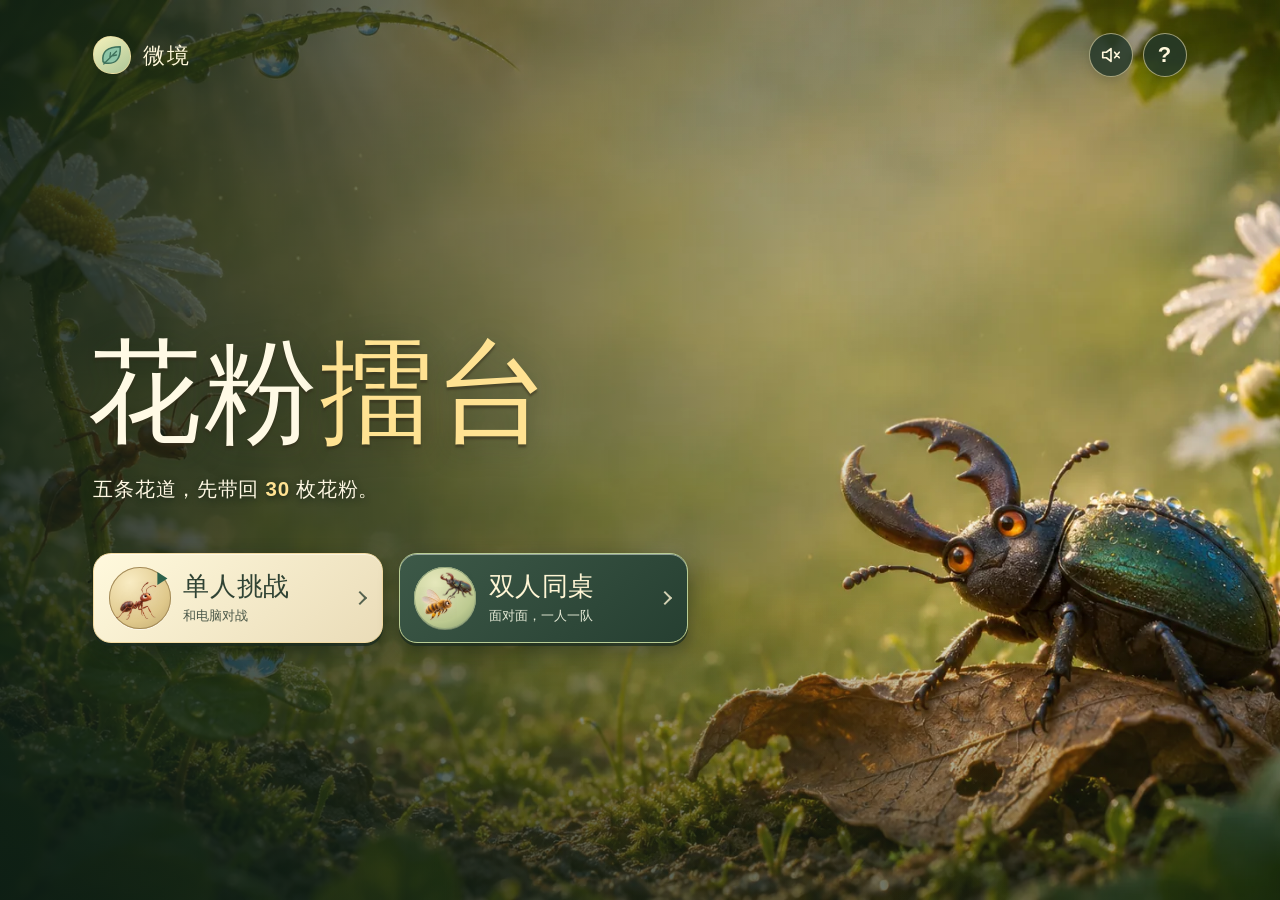
==== commit 4c6d6729: "Set Pollen Table in a cinematic meadow with an original French chanson" ====
--- a/src/index.html
+++ b/src/index.html
@@ -3,11 +3,13 @@
 <head>
   <meta charset="utf-8">
   <meta name="viewport" content="width=device-width,initial-scale=1,viewport-fit=cover">
-  <meta name="theme-color" content="#f8f2dc">
+  <meta name="theme-color" content="#20382c">
   <meta name="description" content="在五条花道上派出昆虫伙伴。可以独自挑战电脑，也能两个人在平板两边同桌对战。">
   <title>微境：花粉擂台</title>
   <link rel="stylesheet" href="ui.css">
   <link rel="stylesheet" href="resolution.css">
+  <link rel="stylesheet" href="cinema.css">
+  <link rel="stylesheet" href="chanson.css">
 </head>
 <body>
   <main id="app"></main>
@@ -17,5 +19,6 @@
   <script src="engine.js"></script>
   <script src="art.js"></script>
   <script src="ui.js"></script>
+  <script src="chanson.js"></script>
 </body>
 </html>
--- a/src/ui.css
+++ b/src/ui.css
@@ -1,761 +1,747 @@
-:root {
-  color-scheme:light; --ink:#253b33; --moss:#315c45; --green:#24694e; --leaf:#deedce;
-  --paper:#fffbed; --cream:#f7f1df; --line:#cecbb0; --amber:#efb952;
-  --plum:#78537c; --clay:#b24d30; font-family:"Microsoft YaHei","PingFang SC","Noto Sans CJK SC",sans-serif;
-  color:var(--ink); background:#f5efdb; font-synthesis:none;
-}
-* {box-sizing:border-box}
-body {margin:0;min-height:100vh;background:radial-gradient(ellipse at 13% 0%,#fffbed 8%,transparent 48%),radial-gradient(ellipse at 97% 98%,#dce6bd 1%,transparent 38%),#f5efdb}
-button {font:inherit;color:inherit;cursor:pointer;-webkit-tap-highlight-color:transparent;touch-action:manipulation}
-button:disabled {cursor:default}
-button:focus-visible {outline:3px solid #005fc0;outline-offset:4px;z-index:5;position:relative}
-button:not(:disabled):active {transform:translateY(1px)}
-button svg {pointer-events:none}
-.sr-only{position:absolute;clip:rect(0,0,0,0);clip-path:inset(50%);height:1px;width:1px;white-space:nowrap;overflow:hidden}
-.wrap{max-width:1050px;margin:0 auto;padding:14px 34px 24px}
-.mast,.row,.home-actions,.toolbar,.controls,.token,.stamp,.score,.card-stat,.cost,.ghost-num,.deck-line,.round-indicator,.sheet-top {display:flex;align-items:center}
-.mast {justify-content:space-between;min-height:44px;margin-bottom:16px}
-.mast-mark {display:flex;align-items:center;gap:9px;font-weight:900;letter-spacing:.06em}
-.mast-mark .icon {color:var(--moss);width:29px;height:29px}
-.word-mark {font-size:18px}
-.mast-actions,.controls,.home-actions,.toolbar,.row {gap:10px}
-.plain,.pill,.round-btn,.solid,.confirm,.cancel,.edit-btn {border:1.5px solid var(--line);background:var(--paper);font-weight:750}
-.plain,.pill,.round-btn,.solid,.confirm,.cancel,.edit-btn,.deck-slot {min-height:44px}
-.plain,.pill,.solid,.confirm,.cancel,.edit-btn {border-radius:24px;padding:7px 18px;display:inline-flex;align-items:center;justify-content:center;gap:8px}
-.round-btn {border-radius:50%;width:44px;font-size:22px;line-height:1}
-.solid,.confirm {background:var(--moss);color:#fffbea;border-color:var(--moss);box-shadow:0 3px 0 #193b2a}
-.solid {font-size:18px;min-height:54px;padding:10px 30px}
-.edit-btn {min-height:52px;background:#f4efdc;border:1.5px solid #a9b594}
-.icon {display:inline-flex;align-items:center;justify-content:center;width:24px;height:24px;flex-shrink:0}
-.icon svg,.bug svg {display:block;width:100%;height:100%;overflow:visible}
-.icon.large {width:38px;height:38px}
-.bug {display:inline-flex;align-items:center;justify-content:center}
-.home {padding-top:2vh}
-.home-hero {position:relative;text-align:center;margin:0 auto;max-width:720px;isolation:isolate}
-.home-hero:before,.home-hero:after{content:"";position:absolute;width:62px;height:27px;background:#bfd0a4;border-radius:100% 0 100% 0;top:45%;transform:rotate(21deg);z-index:-1}
-.home-hero:before{left:8%}.home-hero:after{right:8%;transform:rotate(-68deg)}
-.home-hero h1 {font-size:clamp(44px,7vw,78px);font-family:"STKaiti","KaiTi","Microsoft YaHei",serif;line-height:1.1;letter-spacing:.07em;margin:12px 0;color:#264f3d}
-.home-hero p {margin:10px 0 30px;font-size:17px;font-weight:650}
-.roster {display:grid;grid-template-columns:repeat(3,minmax(0,1fr));gap:16px;max-width:820px;margin:auto}
-.tribe {--wash:#e1ead5;position:relative;isolation:isolate;border:2px solid #c5c7a9;background:var(--paper);border-radius:22px;padding:18px 10px 16px;min-width:0;transition:transform .15s ease,box-shadow .15s ease}
-.tribe.beetle{--wash:#dce9e9}.tribe.bee{--wash:#f8e6b9}
-.tribe.chosen {border:3px solid var(--moss);padding:17px 9px 15px;box-shadow:0 5px 0 #abc39f}
-.tribe.chosen:after {content:"✓";position:absolute;right:9px;top:10px;width:27px;height:27px;display:grid;place-items:center;background:var(--moss);color:#fffbea;border-radius:50%;font-weight:900}
-.portrait {display:flex;align-items:center;justify-content:center;position:relative;overflow:hidden;margin:0 auto 10px;height:clamp(90px,16vw,154px);border-radius:52% 48% 46% 54%;width:90%;background:radial-gradient(ellipse at 100% 100%,#ffffff70,transparent 65%),var(--wash)}
-.portrait:before,.portrait:after {content:"";position:absolute;background:#72986a40;border-radius:100% 0 100% 0;width:65px;height:24px;bottom:4px;left:6px;transform:rotate(20deg)}
-.portrait:after {left:auto;right:0;bottom:13px;transform:rotate(-40deg)}
-.portrait .bug{width:83%;height:88%;z-index:1}
-.tribe strong {display:block;font-size:clamp(18px,3vw,26px);letter-spacing:.04em}
-.tribe small {display:block;font-size:14px;margin-top:6px;color:#536151}
-.home-actions {justify-content:center;flex-wrap:wrap;margin:26px 0 14px}
-.home-note {margin:10px auto;text-align:center;font-size:13px;color:#526151}
-.battle {max-width:940px;margin:auto}
-.battle .mast {margin-bottom:5px}
-.round-indicator {gap:7px;font-size:14px;color:#526455}
-.round-pips {display:inline-flex;gap:4px}
-.round-pips i {display:block;width:10px;height:10px;border-radius:4px;border:1px solid #92a98a;background:transparent}
-.round-pips i.on {background:#64845c}
-.roles {display:flex;align-items:center;justify-content:space-between;gap:12px;min-height:40px;padding:0 9px}
-.roles .row {min-width:0;gap:8px}
-.role-name {font-size:15px;font-weight:850;white-space:nowrap}
-.role-id {width:35px;height:32px;display:inline-flex}
-.role-id .bug {width:100%;height:100%}
-.role-id {position:relative}
-.first-mark {
-  position:absolute;right:-1px;bottom:-1px;z-index:1;display:grid;place-items:center;
-  height:15px;min-width:15px;border:1px solid #977f3c;border-radius:5px;
-  color:#4d411f;background:#fff0ad;font-size:10px;line-height:1;font-weight:850;
-}
-@media(max-width:420px) and (orientation:portrait) {
-  .tabletop .toolbar.pass-confirm .prompt {min-width:74px;max-width:132px;flex:1 1 80px;line-height:1.2}
-}
-.token {gap:3px;font-size:21px;font-weight:900;line-height:1}
-.score {gap:5px;font-weight:850;color:#384b36}
-.score .icon {width:23px;height:23px}
-.score-track {display:inline-flex;align-items:center;gap:4px}
-.score-track i {display:block;width:10px;height:10px;border:1.5px solid #9c9776;transform:rotate(45deg);border-radius:2px}
-.score-track i.full {background:#f0a935;border-color:#995f23}
-.score b {font-size:20px;min-width:14px}
-.op-pass {border:1px solid #a9b697;border-radius:12px;font-size:12px;padding:1px 7px}
-.turn-badge {font-size:15px;font-weight:850;color:#30563a;background:#e4edcd;border:1px solid #b7c79d;border-radius:99px;padding:5px 12px}
-.table {position:relative;isolation:isolate;background:#638264;border:3px solid #405e46;border-radius:29px;box-shadow:inset 0 0 0 3px #98a57c,0 4px 0 #a8ad88;padding:9px clamp(12px,4.5vw,55px);overflow:hidden}
-.table:before,.table:after {content:"";position:absolute;z-index:-1;pointer-events:none;width:440px;height:380px;border:1px solid #9db38b;border-radius:49%;transform:rotate(-31deg);left:-280px;top:25px;box-shadow:0 0 0 9px #749374,0 0 0 12px #8fa788,0 0 0 22px #799779}
-.table:after{left:auto;right:-390px;top:-340px;width:630px;height:560px;transform:rotate(30deg)}
-.lanes {display:grid;grid-template-columns:repeat(5,minmax(0,1fr));gap:clamp(4px,1.4vw,17px)}
-.lane {position:relative;min-width:0;padding:3px 6px;border-radius:56% 44% 48% 50% / 9% 9% 12% 12%;background:linear-gradient(90deg,transparent 49.5%,#adc58c 49.5% 50.5%,transparent 50.5%),#cbdba8;box-shadow:inset 0 0 0 2px #aec394,0 2px 0 #536e51}
-.lane.ai-lane {animation:lane-flash .7s ease 1}
-@keyframes lane-flash {45%{box-shadow:inset 0 0 0 5px #edba53,0 0 0 3px #ffdd7c}}
-.slot,.pollen-node {display:flex;align-items:center;justify-content:center;position:relative;margin:auto;width:100%;border:0;background:transparent;padding:0}
-.slot {height:clamp(61px,9vh,96px);border-radius:20px;gap:clamp(2px,1vw,10px);transition:background-color .18s}
-.slot .bug {width:clamp(54px,9.5vw,95px);height:90%}
-.slot .vacant {width:clamp(41px,6.6vw,68px);height:48%;border:2px dashed #8ba770;border-radius:64% 26% 64% 26%;opacity:.78;transform:rotate(-8deg)}
-.slot.legal,.pollen-node.legal {background:#fff5ad69;outline:3px dashed #47632f;outline-offset:-4px;cursor:pointer}
-.slot.selected,.pollen-node.selected {background:#f9e7dd;outline:3px solid var(--plum);outline-offset:-4px}
-.slot.previewed,.pollen-node.previewed {background:#ffffe580;outline:3px solid #28785e;outline-offset:-4px}
-.slot .unit-power {display:flex;align-items:center;gap:3px;padding:2px 6px;background:var(--paper);border-radius:99px;color:var(--ink);font-size:clamp(19px,2.5vw,29px);font-weight:900;line-height:1.15;white-space:nowrap}
-.unit-power .icon {width:18px;height:18px}
-.old-number {font-size:.52em;color:#526151;text-decoration:line-through}
-.pollen-node {min-height:46px;max-width:155px;border-radius:40px;gap:4px}
-.pollen-node .icon {width:32px;height:32px}
-.pollen-node .total {font-size:16px;font-weight:900;display:none}
-.pollen-node .destination {position:absolute;right:2px;color:#354f32;font-size:20px;font-weight:1000;line-height:1}
-.pollen-node .destination.proposed {background:var(--paper);border:1px dashed #688165;padding:1px 5px;border-radius:9px}
-.pollen-node .destination.final {background:#fff3b6;border:1px solid #926626;padding:1px 5px;border-radius:9px}
-.pollen-empty {width:19px;height:19px;border:2px dotted #7d926a;border-radius:50%}
-.hand-section {border-top:1px solid #c5c7ac;padding-top:8px}
-.hand {display:grid;grid-template-columns:repeat(6,minmax(0,1fr));gap:clamp(5px,1.1vw,13px);max-width:940px;margin:auto;align-items:stretch}
-.card {position:relative;isolation:isolate;overflow:visible;min-width:0;height:clamp(105px,16vh,157px);padding:7px;border:2px solid #56765e;border-radius:18px 18px 30px 18px;background:#f7f8de;box-shadow:0 3px 0 #b4c49f;text-align:center;display:flex;flex-direction:column;align-items:center;justify-content:center}
-.card:before {z-index:-1;content:"";position:absolute;inset:4px;border:2px solid #a1b993;border-radius:inherit;pointer-events:none}
-.card.hit {background:#fff1db;border-color:#ad7046;border-radius:15px 26px 15px 25px;box-shadow:0 3px 0 #d5ab83}
-.card.hit:before {border-color:#e1b887}
-.card.special{background:#f3eaf4;border-color:#815b82;border-radius:32px 13px 32px 13px;box-shadow:0 3px 0 #c2a3bd}
-.card.special:before{border-color:#ceb4cc}
-.card.off {filter:saturate(.48);opacity:.75}
-.card.picked {outline:3px solid #315f48;outline-offset:1px;box-shadow:0 3px 0 #789879}
-.card .card-bug {width:80%;height:75%;display:flex;align-items:center;justify-content:center}
-.card .card-bug .bug {height:100%;width:100%}
-.card-action {display:flex;align-items:center;justify-content:center;position:relative;width:76%;height:72%}
-.card-action .icon {height:74%;width:74%}
-.card-action .icon svg {max-width:96px}
-.cost,.card-stat {position:absolute;line-height:.95;font-weight:900;font-variant-numeric:tabular-nums}
-.cost {left:6px;top:5px;gap:2px;padding:4px 5px;color:#694115;background:#fff3be;border:1px solid #d3a454;border-radius:12px;font-size:clamp(15px,2.3vw,22px)}
-.cost .icon {width:19px;height:19px}
-.card-stat {right:6px;bottom:5px;gap:3px;padding:4px 6px;font-size:clamp(20px,3vw,28px);border-radius:10px;color:#2e513f;background:#e5eed9;border:1px solid #93b48e}
-.card-stat .icon {width:20px;height:20px}
-.hit .card-stat {color:#7a3821;background:#fee3c0;border-color:#d3a078}
-.special-label {position:absolute;bottom:8px;font-size:clamp(11px,1.8vw,14px);font-weight:800;line-height:1.35}
-.special .card-action {margin-top:-9px;height:58%}
-.special .card-action .icon {color:var(--plum)}
-.special .card-action .bug {width:52%;height:76%;position:absolute}
-.special .card-action.skill-art {width:87%;height:65%;margin-top:4px}
-.skill-art svg {display:block;width:100%;height:100%}
-.card-empty {border:1px dashed #c0c5a8;border-radius:17px}
-.hand .card {background:none;border:0;box-shadow:none}
-.hand .card:before {display:none}
-.card .card-shell {position:absolute;inset:0;width:100%;height:100%;z-index:-1;overflow:visible;filter:drop-shadow(0 3px 0 #787f5c45)}
-.hand .card.picked {outline:3px solid #2a6a50;outline-offset:1px}
-.card .cost,.card .card-stat {z-index:1}
-.card .card-stat {right:8px;bottom:8px}
-.card .cost {top:8px;left:8px}
-.toolbar {justify-content:center;min-height:62px;flex-wrap:wrap;position:relative;margin-top:6px}
-.toolbar .prompt {font-size:15px;font-weight:720;text-align:center}
-.toolbar .cancel,.toolbar .confirm {min-height:44px;min-width:60px}
-.toolbar .cancel {background:#fffbef}
-.toolbar .icon {width:20px;height:20px}
-.toolbar .short-help{font-size:13px}
-.outcome {background:#f9edbb;border:1px solid #d2bc77;border-radius:18px;padding:5px 12px;display:flex;gap:8px;align-items:center;font-weight:800}
-.outcome .token {font-size:17px}
-.outcome .icon{width:20px;height:20px}
-dialog {margin:auto;border:2px solid #889b7a;border-radius:24px;box-shadow:0 12px 55px #16332335;background:#fffbed;color:var(--ink);max-width:min(590px,94vw);width:100%;max-height:86dvh;padding:20px;overflow:auto}
-dialog::backdrop {background:#223d347a}
-.sheet-top {justify-content:space-between;gap:12px}
-.sheet-top h2 {font-size:23px;margin:0}
-.help-list {list-style:none;display:grid;gap:13px;margin:20px 0 0;padding:0}
-.help-list li {display:flex;gap:10px;align-items:center;font-size:15px;line-height:1.5}
-.help-list .icon {width:30px;height:30px}
-.help-list strong {display:inline;color:#345a45}
-.sheet-actions {display:flex;flex-wrap:wrap;gap:10px;justify-content:flex-end;margin-top:20px}
-.deck {max-width:720px;margin:0 auto;background:#fffbec;border:1.5px solid var(--line);border-radius:24px;padding:clamp(16px,3vw,30px)}
-.deck-heading{display:flex;align-items:center;gap:10px}
-.deck-heading .bug {width:70px;height:55px}
-.deck-heading h1 {font-size:26px;margin:0}
-.deck-intro {color:#526151;font-size:15px}
-.deck-line {justify-content:space-between;gap:8px;margin:20px 0 8px}
-.deck-line h2 {font-size:17px;margin:0}
-.deck-slots {display:grid;grid-template-columns:repeat(6,minmax(0,1fr));gap:6px}
-.deck-slot {display:flex;align-items:center;flex-direction:column;gap:4px;justify-content:center;border:1.5px solid #90aa86;background:#edf2db;border-radius:11px;padding:7px 2px;font-weight:850}
-.deck-slot.hit {border-color:#cc9d79;background:#fff0d7}
-.deck-slot.active {outline:2px solid #365d45}
-.deck-slot .icon {width:17px;height:17px}
-.deck-slot span.mini-num {display:flex;align-items:center;gap:2px}
-.deck-slot .mini-num:first-child {color:#805425}
-.deck-slot .mini-num:last-child {font-size:18px}
-.deck .locked {background:#f1e6f1;padding:8px 12px;border:1px solid #c2a3bd;border-radius:14px;font-size:14px}
-.replacements{display:flex;gap:10px;justify-content:center;margin-top:12px}
-.replacements button{flex:1;max-width:90px}
-.deck .home-actions {margin-bottom:0}
-@media(max-height:750px) and (min-width:600px){.battle.wrap{padding-top:5px;padding-bottom:6px}.battle .mast{min-height:36px}.battle .mast .round-btn{width:37px;min-height:37px}.roles{min-height:36px}.slot{height:clamp(53px,9vh,69px)}.pollen-node{min-height:37px}.card{height:clamp(95px,16vh,123px)}.toolbar{min-height:48px}}
-@media(max-width:600px){.wrap{padding:8px 10px 16px}.mast{margin-bottom:6px}.home{padding-top:3vh}.home-hero h1{font-size:46px}.home-hero:before,.home-hero:after{width:31px;height:15px}.home-hero:before{left:0}.home-hero:after{right:0}.home-hero p{font-size:14px;margin-bottom:16px}.roster{gap:6px}.tribe{border-radius:16px;padding:13px 3px 11px}.tribe.chosen{padding:12px 2px 10px}.tribe.chosen:after{width:20px;height:20px;right:4px;top:5px;font-size:14px}.tribe small{font-size:12px}.portrait{width:98%;height:78px}.word-mark{font-size:16px}.score-track{display:none}.roles{padding:0 4px}.roles .row{gap:5px}.role-name,.round-indicator,.turn-badge{font-size:13px}.round-pips i{width:7px;height:7px}.table{border-radius:20px;padding:7px 6px}.lane{padding:2px}.slot{height:70px;gap:0}.slot .bug{width:65%;height:78%}.slot .unit-power{position:absolute;right:2px;bottom:3px;padding:2px 4px;font-size:18px}.unit-power .icon{width:13px;height:13px}.pollen-node .icon{width:24px;height:24px}.pollen-node .destination{right:0;font-size:14px}.hand{gap:5px}.card{height:100px;border-radius:12px 12px 18px 12px}.card .cost{font-size:15px;left:2px;top:2px;padding:3px 4px}.cost .icon{width:15px;height:15px}.card-stat{font-size:19px;right:2px;bottom:2px;padding:3px 4px}.card-stat .icon{width:15px;height:15px}.special-label{font-size:10px;bottom:7px}.toolbar{gap:5px;min-height:51px}.toolbar .prompt{font-size:13px}.deck-slots{grid-template-columns:repeat(4,minmax(0,1fr))}.round-btn{width:44px}.mast-mark{gap:3px}.token{font-size:18px}}
-@media(prefers-reduced-motion:reduce){*,*::before,*::after{animation:none!important;transition:none!important}}
-.battle.wrap {max-width:1060px}
-.team-tip{margin:17px auto 0;text-align:center;font-size:15px;font-weight:700;color:#425c48}
-.team-tip+.home-actions{margin-top:14px}
-.table {padding-left:clamp(8px,2.2vw,26px);padding-right:clamp(8px,2.2vw,26px)}
-.pollen-node {min-height:46px}
-.score small,.token small {font-size:12px;font-weight:650;color:#526451;align-self:center}
-.score small {margin-left:-3px}
-.score-ruler {position:relative;display:inline-flex;width:58px;height:8px;background:#eee6cc;border:1px solid #ae9d71;border-radius:8px;overflow:hidden}
-.score-ruler i {display:block;height:100%;border-radius:8px;background:#e7a22d}
-.score-ruler:after {content:"";position:absolute;inset:0;background:repeating-linear-gradient(90deg,transparent 0 calc(33.333% - 1px),#a39272 0 33.333%)}
-.pollen-count {font-size:16px;letter-spacing:-.03em}
-.card-empty {min-height:clamp(100px,16vh,150px);border:1px dashed #bcc2a2;background:#f4f1df8c}
-.cycle-control {color:#52694a}
-.cycle-control:disabled {color:#77816c;background:#eaeada;opacity:.8}
-.cycle-control:disabled .icon {opacity:.55}
-.hand .for-cycle {outline:2px dashed #648457;outline-offset:-2px}
-.hand .for-cycle.picked {outline:3px solid #315f48;outline-offset:2px}
-.cycle-preview,.deck .locked {display:flex;align-items:center;gap:8px}
-.mystery-card {display:inline-grid;place-items:center;width:27px;height:35px;border-radius:7px;border:2px solid #5c775d;background:repeating-linear-gradient(135deg,#a1c096 0 3px,#bdd6ac 3px 7px);color:#264a36;font-size:22px;font-weight:900}
-.deck-skill {width:69px;height:53px;flex-shrink:0}
-.deck-skill svg {width:100%;height:100%}
-.round-indicator {background:#e6ecd8;border:1px solid #b9c6a4;border-radius:20px;padding:5px 12px;font-weight:800}
-.round-indicator:has(.phase-chip) {padding:3px 4px 3px 12px;gap:8px;white-space:nowrap}
-.phase-chip {display:inline-flex;align-items:center;gap:2px;border-radius:15px;padding:1px 7px 1px 3px;font-size:12px;line-height:1.3;border:1px solid #b5bc94;background:#f6f6e5}
-.phase-chip.mid {background:#fff1bf;border-color:#c9a959}.phase-chip.late{background:#f5e5d2;border-color:#bba27d}
-.phase-chip svg {display:block;width:20px;height:22px}
-.fee-curve {display:flex;flex-wrap:wrap;gap:5px;margin-top:6px}
-.fee-step,.current-fee {display:inline-flex;align-items:center;gap:3px;padding:3px 6px;border:1px solid #bbaca5;border-radius:10px;background:#f9f4e9;color:#514d42;font-weight:700;font-size:12px;white-space:nowrap}
-.fee-step>svg,.fee-step .icon,.current-fee .icon {width:15px;height:17px}
-.fee-step.free,.cost.free,.current-fee.free {border-color:#6c9873;background:#dfefc9;color:#295742}
-.route-marker {position:absolute;top:3px;z-index:3;display:grid;place-items:center;width:24px;height:19px;border-radius:20px;background:#714b74;color:#fff8f1;border:1px solid #fff5e7;font-size:16px;line-height:1;font-weight:900;pointer-events:none}
-.route-marker.right {right:-8px}.route-marker.left {left:-8px}
-.pile-group,.pile-meter {display:inline-flex;align-items:center}
-.pile-group {gap:5px;font-variant-numeric:tabular-nums}
-.pile-meter {gap:3px;padding:1px 6px;line-height:1.1;border:1px solid #b6c3a3;border-radius:9px;background:#edf1dd;color:#35553e;white-space:nowrap}
-.pile-meter.discard {background:#f4ecd9;border-color:#cdbb9b;color:#76543a}
-.pile-meter.unseen-hand {border-style:dashed}
-.pile-meter .icon {width:24px;height:24px}
-.pile-meter small {font-size:12px;font-weight:650}
-.pile-meter b {font-size:16px}
-.card.supply .card-stat {color:#335968;border-color:#91acb4;background:#e4f1eb}
-.transfer-card {
-  position:fixed;z-index:15;pointer-events:none;width:32px;height:42px;opacity:0;
-  display:grid;place-items:center;border:2px solid #365e4d;border-radius:6px;
-  background:repeating-linear-gradient(35deg,#789b7d 0 5px,#8eab8d 5px 7px);
-  box-shadow:inset 0 0 0 2px #d0dbc0,0 3px 5px #29473445;
-  will-change:transform,opacity;
-}
-.transfer-card::after {content:"";width:14px;height:8px;border:1.5px solid #edf1cf;border-radius:100% 0 100% 0;transform:rotate(-19deg)}
-.transfer-card.shuffle {box-shadow:3px 2px #d9ddbf,5px 4px #4c6d56,8px 6px #ccd3b8}
-.transfer-card.discard {border-color:#795e40;background:repeating-linear-gradient(35deg,#b29571 0 5px,#c5aa87 5px 7px)}
-@media(max-width:820px) {
-  .pile-group {gap:3px}.pile-meter {padding:1px 3px;gap:1px}
-  .pile-meter small {display:none}.pile-meter .icon {width:20px;height:20px}.pile-meter b {font-size:14px}
-}
-@media(max-width:390px) {
-  .battle .roles {gap:3px}
-  .battle:not(.tabletop) .roles .row {gap:3px}
-  .battle:not(.tabletop) .roles .role-id {width:23px;height:24px}
-  .battle:not(.tabletop) .roles .role-name {font-size:11px}
-  .pile-group {gap:2px}.pile-meter .icon {width:17px;height:17px}.pile-meter b {font-size:13px}
-}
-@media(orientation:landscape) and (max-height:590px) {
-  .tabletop .pile-group {gap:2px}
-  .tabletop .pile-meter {padding:0 2px;gap:1px}
-  .tabletop .pile-meter small {display:none}
-  .tabletop .pile-meter .icon {width:14px;height:14px}
-  .tabletop .pile-meter b {font-size:12px}
-}
-@media(prefers-reduced-motion:reduce) {.transfer-card {display:none}}
-@media(min-width:601px) and (max-width:780px){
-  .battle.wrap{padding-left:14px;padding-right:14px}
-  .slot .bug{width:65%;height:85%}.slot .unit-power{position:absolute;bottom:3px;right:1px;font-size:19px}
-  .unit-power .icon {width:14px;height:14px}
-}
-@media(max-width:600px){
-  .table {padding:6px 3px}
-  .lanes{gap:3px}
-  .slot {min-height:55px;height:clamp(55px,8.6vh,73px)}
-  .slot .bug{width:96%;height:92%;margin-top:-6px}
-  .slot .unit-power {right:0;bottom:0}
-  .pollen-node {min-height:47px;gap:1px}
-  .pollen-node .destination {font-size:11px;line-height:13px;right:0;bottom:0;padding:0 3px}
-  .pollen-node .icon{width:23px;height:23px}.pollen-count{font-size:12px}
-  .hand {grid-template-columns:repeat(3,minmax(0,1fr));gap:5px 7px}
-  .card,.card-empty {height:clamp(72px,10.5vh,97px);min-height:72px}
-  .score-ruler {display:none}
-  .hand-section {padding-top:5px}
-  .hand .card-bug {width:73%;height:78%}
-  .toolbar .pill,.toolbar .confirm,.toolbar .cancel {padding:7px 12px}
-  .hand .special-label {font-size:12px;bottom:5px}
-  .hand .special .card-action.skill-art {height:64%;margin-top:0}
-}
-
-/* The two modes share one entry. Both are full-size choices, including on a phone. */
-.mode-menu {
-  display:grid;
-  grid-template-columns:repeat(2,minmax(0,1fr));
-  gap:clamp(12px,2.6vw,26px);
-  max-width:760px;
-  margin:clamp(24px,5vh,50px) auto;
-}
-.mode-choice {
-  --mode-ink:#2c624c; --mode-wash:#e7efd8;
-  display:flex;align-items:center;gap:clamp(12px,2vw,22px);
-  min-height:clamp(110px,17vh,165px);padding:clamp(14px,2.3vw,28px);
-  border:2px solid var(--mode-ink);border-radius:28px;
-  background:linear-gradient(140deg,#fffbee,var(--mode-wash));color:var(--mode-ink);
-  box-shadow:0 5px 0 color-mix(in srgb,var(--mode-ink) 40%,#f5efdb);
-  text-align:left;
-}
-.mode-choice.duo {--mode-ink:#764e70;--mode-wash:#f1e2eb}
-.mode-symbol {
-  display:inline-grid;place-items:center;flex:0 0 auto;width:clamp(54px,7vw,80px);aspect-ratio:1;
-  border-radius:49% 51% 56% 44%;background:var(--mode-wash);color:var(--mode-ink);
-}
-.mode-symbol svg,.mode-symbol>.icon {display:block;width:86%;height:86%}
-.mode-copy {display:grid;gap:6px}
-.mode-copy strong {font-size:clamp(21px,3vw,33px);line-height:1.25}
-.mode-copy small {font-size:clamp(13px,1.6vw,16px);color:#49584c;line-height:1.45}
-.mode-home .home {padding-top:clamp(20px,10dvh,95px)}
-.mode-symbol {position:relative;display:block}
-.mode-symbol .bug {position:absolute;left:0;bottom:7%;width:77%;height:65%}
-.mode-symbol .bug:nth-child(2) {left:auto;right:-2%;top:0;width:66%;height:57%;transform:scaleX(-1)}
-.solo .mode-symbol .bug {width:94%;height:77%}
-.solo .mode-symbol>.icon {position:absolute;right:0;top:3%;width:31%;height:31%}
-.mode-symbol .bug svg,.mode-symbol>.icon svg {width:100%;height:100%}
-
-/* Opposite players choose from their own edge, including when choosing the same team. */
-.duo-setup {
-  max-width:840px;margin:auto;min-height:100vh;min-height:100dvh;
-  display:grid;grid-template-rows:minmax(max-content,1fr) auto minmax(max-content,1fr);
-  padding-top:max(9px,env(safe-area-inset-top));padding-bottom:max(9px,env(safe-area-inset-bottom));
-}
-.pick-seat {
-  margin:0 auto;width:100%;display:grid;align-items:center;
-  border:1.5px solid #aebfa3;border-radius:24px;
-  background:linear-gradient(145deg,#fbf9e8,#e8eed8);
-  padding:clamp(8px,1.4vh,16px) clamp(8px,2vw,22px);
-}
-.pick-seat.seat-1 {border-color:#abb7bc;background:linear-gradient(145deg,#e3ebe6,#f5f5e9)}
-.pick-seat.seat-1 .pick-inner {transform:rotate(180deg)}
-.pick-inner {text-align:center}
-.pick-inner h2,.pick-inner h3 {margin:0 0 5px;font-size:clamp(16px,2.4vh,23px)}
-.mini-roster {display:grid;grid-template-columns:repeat(3,minmax(0,1fr));gap:clamp(5px,1.5vw,13px)}
-.pick-team {
-  display:flex;flex-wrap:wrap;gap:4px 9px;align-items:center;justify-content:center;
-  min-height:55px;padding:4px 8px;min-width:0;
-  border:2px solid #bdc4a9;border-radius:17px;
-  background:#fffbed;font-weight:800;
-}
-.pick-team .bug {width:clamp(41px,8vw,77px);height:clamp(36px,6vh,62px)}
-.pick-team strong {font-size:clamp(15px,2vw,20px)}
-.pick-team.chosen {border-color:#365f47;background:#eff5d9;box-shadow:inset 0 0 0 1px #365f47}
-.deck-options {display:flex;justify-content:center;gap:6px;margin-top:6px}
-.deck-options [aria-pressed="true"] {border-color:#527350;background:#dfebcc}
-.setup-start {display:flex;justify-content:center;align-items:center;gap:12px;margin:clamp(9px,2.6vh,24px) auto}
-.setup-caption {display:grid;gap:2px;line-height:1.35}
-.setup-caption strong {font-size:clamp(17px,2.4vw,22px)}
-.setup-caption small {color:#586452;font-size:13px}
-@media(min-height:590px) {
-  .pick-team {flex-direction:column;gap:0;min-height:clamp(78px,14dvh,138px)}
-  .pick-team .bug {height:clamp(45px,7.8dvh,83px);width:clamp(53px,10vw,100px)}
-}
-@media(max-width:520px) {
-  .setup-start {flex-direction:column;text-align:center;gap:6px}
-}
-@media(orientation:landscape) and (max-height:590px) {
-  .mode-home .home {padding-top:0}
-  .mode-home .home-hero h1 {margin:0;font-size:clamp(38px,13vh,55px)}
-  .mode-home .home-hero p {margin:4px auto 8px}
-  .mode-menu {margin:10px auto}
-  .mode-choice {min-height:86px}
-  .duo-setup .setup-start {margin:5px auto}
-  .duo-setup .solid {min-height:44px;padding:5px 17px}
-}
-
-/* One physical board. Only a player's seat and its own pieces may turn. */
-.battle.tabletop {
-  --seat-card-h:clamp(93px,13.5dvh,147px);
-  --lane-cell-h:clamp(56px,8.5dvh,97px);
-  --seat-gap:clamp(4px,.9dvh,12px);
-  max-width:1180px;
-  min-height:100vh;min-height:100dvh;
-  padding:5px max(12px,env(safe-area-inset-right)) 9px max(12px,env(safe-area-inset-left));
-  display:grid;grid-template-rows:auto minmax(max-content,1fr) auto minmax(max-content,1fr);
-  row-gap:var(--seat-gap);
-}
-.tabletop .tt-head {margin:0;min-height:44px}
-.battle.tabletop .tt-head .round-btn {min-width:44px;min-height:44px}
-#live.sr-only {top:0;left:0}
-.tabletop .table {padding-block:5px}
-.tabletop .lanes {gap:clamp(4px,1.1vw,13px)}
-.tabletop .slot {height:var(--lane-cell-h);min-height:44px}
-.tabletop .pollen-node {height:44px;min-height:44px}
-.tabletop .slot[data-side="1"]>.bug,
-.tabletop .slot[data-side="1"]>.unit-power {transform:rotate(180deg)}
-.tabletop[data-turn="1"] .pollen-count {transform:rotate(180deg)}
-.tabletop .seat {
-  display:grid;align-items:center;min-width:0;
-  border:1.5px solid #bac7a8;border-radius:21px;
-  background:linear-gradient(155deg,#f3f2df,#e6edda);
-  padding:4px clamp(6px,1.8vw,23px);
-}
-.tabletop .seat-top {background:linear-gradient(150deg,#e6ece5,#f4f4e9);border-color:#b8c3b4}
-.tabletop .active-seat {background:#f8fae9;border-color:#76946e;box-shadow:inset 0 0 0 1px #76946e}
-.tabletop .seat-top.active-seat {background:#f2f6ec;border-color:#769486}
-.seat-inner,.tabletop .hand-section {min-width:0}
-.tabletop .seat-top .seat-inner {transform:rotate(180deg)}
-.tabletop .roles {max-width:950px;margin:auto;padding:2px 3px;min-height:30px}
-.tabletop .roles .row {gap:6px}
-.tabletop .role-id {height:26px;width:33px}
-.tabletop .score .icon,.tabletop .roles .token .icon {width:21px;height:21px}
-.tabletop .roles .score b,.tabletop .roles .token {font-size:19px}
-.tabletop .hand-section {border:0;padding:2px 0}
-.tabletop .hand {width:100%;max-width:950px;grid-template-columns:repeat(6,minmax(0,1fr));gap:clamp(4px,.8vw,11px)}
-.tabletop .hand> :is(.card,.card-empty,.covered-card) {
-  min-width:0;height:var(--seat-card-h);min-height:44px;
-}
-.tabletop .card .cost {left:5px;top:4px;font-size:clamp(14px,1.8vw,20px);padding:2px 4px}
-.tabletop .card .card-stat {right:5px;bottom:4px;font-size:clamp(17px,2vw,24px);padding:2px 5px}
-.tabletop .covered-card {
-  position:relative;display:grid;place-items:center;overflow:hidden;isolation:isolate;
-  border:2px solid #67816b;border-radius:12px;
-  color:#ebf0d7;background-color:#75927a;
-  background-image:repeating-linear-gradient(33deg,transparent 0 7px,#e3eed51a 7px 9px,transparent 9px 16px);
-  box-shadow:inset 0 0 0 3px #a9bca0,0 2px 0 #bbc3a6;
-}
-.tabletop .covered-card::after {
-  content:"";display:block;width:clamp(18px,3.3vw,38px);aspect-ratio:1.65;
-  border:2px solid #dae8c7;border-radius:100% 0 100% 0;transform:rotate(-15deg);
-}
-.tabletop .covered-card>* {display:none}
-.tabletop .toolbar {min-height:44px;margin:3px 0 0;gap:6px}
-.tabletop .toolbar :is(.pill,.plain,.cancel,.confirm,.reveal-hand) {min-width:44px;min-height:44px}
-.tabletop .reveal-hand {
-  display:inline-flex;align-items:center;justify-content:center;gap:6px;
-  padding:4px 16px;border:2px solid #376247;border-radius:22px;
-  background:#355f49;color:#fffbed;font-size:15px;font-weight:800;
-}
-.tabletop .toolbar .prompt {font-size:14px}
-dialog[data-seat="1"] {transform:rotate(180deg)}
-
-@media(max-width:600px) {
-  .mode-menu {grid-template-columns:1fr;max-width:350px;margin:23px auto;gap:14px}
-  .mode-choice {min-height:93px;padding:13px 20px;border-radius:22px}
-  .mode-copy strong {font-size:23px}
-  .battle.tabletop {padding:3px 5px max(5px,env(safe-area-inset-bottom));--seat-gap:4px;--lane-cell-h:clamp(46px,7dvh,66px);--seat-card-h:clamp(63px,8.45dvh,82px)}
-  .tabletop .seat {padding:2px 4px;border-radius:14px}
-  .tabletop .hand {grid-template-columns:repeat(3,minmax(0,1fr));gap:3px 5px}
-  .tabletop .slot .unit-power {position:absolute;bottom:1px;right:1px;font-size:17px}
-  .tabletop .slot[data-side="1"]>.unit-power {bottom:auto;top:1px;right:auto;left:1px}
-  .tabletop .card .cost {top:2px;left:3px}
-  .tabletop .card .card-stat {bottom:2px;right:3px}
-  .tabletop .card .special-label {font-size:11px;bottom:2px}
-  .tabletop .table {padding:4px 3px}
-  .tabletop .roles {min-height:25px;padding:0 3px}
-  .tabletop .role-id {width:24px;height:23px}
-  .tabletop .score b,.tabletop .roles .token {font-size:16px}
-  .tabletop .toolbar {gap:4px;margin-top:2px}
-  .tabletop .toolbar :is(.pill,.plain,.cancel,.confirm,.reveal-hand) {padding:4px 8px;font-size:13px}
-}
-@media(max-width:600px) and (max-height:635px) {
-  .tabletop .hand {grid-template-columns:repeat(6,minmax(0,1fr));gap:2px}
-  .tabletop .card .cost,.tabletop .card .card-stat {padding:1px 2px}
-}
-@media(orientation:landscape) and (max-height:590px) {
-  .battle.tabletop {padding:2px max(5px,env(safe-area-inset-right)) 3px max(5px,env(safe-area-inset-left));--seat-gap:3px;--lane-cell-h:44px;--seat-card-h:clamp(60px,17dvh,88px)}
-  .tabletop .table {padding-block:1px;border-width:2px}
-  .tabletop .lane {padding-block:0}
-  .tabletop .seat {padding:2px 5px;border-radius:13px}
-  .tabletop .seat-inner {display:grid;grid-template-columns:101px minmax(0,1fr) 148px;grid-template-areas:"role hand tools";gap:5px;align-items:center}
-  .tabletop .seat-inner>.roles {grid-area:role;display:grid;width:100%;grid-template-columns:minmax(0,1fr);justify-content:stretch;align-content:center;margin:0;padding:0 2px;gap:1px}
-  .tabletop .roles .row {flex-wrap:wrap;gap:2px 3px}
-  .tabletop .roles .row:first-child {display:grid;grid-template-columns:23px minmax(0,1fr);gap:0 2px}
-  .tabletop .roles .row:first-child .score {grid-column:1/-1}
-  .tabletop .roles .score-ruler {display:none}
-  .tabletop .role-name,.tabletop .roles .op-pass {font-size:12px}
-  .tabletop .role-id {width:23px;height:22px}
-  .tabletop .seat .hand-section {display:contents}
-  .tabletop .hand {grid-area:hand;grid-template-columns:repeat(6,minmax(0,1fr));gap:3px}
-  .tabletop .toolbar {grid-area:tools;min-width:0;margin:0;gap:2px;align-content:center}
-  .tabletop .toolbar .prompt,.tabletop .toolbar .turn-badge {flex-basis:100%;min-height:16px;font-size:11px;padding:1px 4px}
-  .tabletop .toolbar :is(.pill,.plain,.cancel,.confirm,.reveal-hand) {
-    flex:0 0 45px;min-width:45px;width:45px;min-height:44px;height:44px;padding:1px;
-    display:inline-flex;flex-direction:column;gap:0;line-height:1.2;font-size:12px;
-  }
-  .tabletop .toolbar .reveal-hand {flex-basis:88px;flex-direction:row;gap:3px}
-  .tabletop .toolbar .icon {width:15px;height:15px}
-  .tabletop .card .cost {top:2px;left:2px;padding:1px 3px;font-size:13px}
-  .tabletop .card .card-stat {right:2px;bottom:2px;padding:1px 3px;font-size:16px}
-  .tabletop .cost .icon,.tabletop .card-stat .icon {width:13px;height:13px}
-  .tabletop .card .special-label {font-size:10px;bottom:2px}
-  .tabletop .card .card-bug {height:77%;width:77%}
-}
-.tabletop .slot[data-side="1"]>.unit-power {top:2px;left:1px;right:auto;bottom:auto}
-@media(orientation:landscape) and (max-height:400px) {
-  .tabletop .seat-inner>.roles {grid-template-columns:auto 1fr;row-gap:1px}
-  .tabletop .roles .row:first-child {display:contents}
-  .tabletop .roles .role-id {grid-area:1/1;justify-self:start}
-  .tabletop .roles .role-name {grid-area:1/1/2/3;align-self:center;padding-left:23px}
-  .tabletop .roles .row:first-child .score {grid-area:2/1;justify-self:start;gap:2px}
-  .tabletop .roles .row:last-child {grid-area:2/2;justify-self:end}
-  .tabletop .roles .token,.tabletop .roles .score b {font-size:15px}
-  .tabletop .roles .score .icon,.tabletop .roles .token .icon {width:15px;height:15px}
-  .tabletop .roles .op-pass {display:none}
-  .tabletop .roles .pile-group {grid-area:3/1/4/3}
-}
-@media(orientation:landscape) and (max-height:345px) {
-  /* Put the shared controls beside the field so even short phones keep both seats visible. */
-  .battle.tabletop {
-    grid-template-columns:47px minmax(0,1fr) 47px;
-    grid-template-rows:minmax(max-content,1fr) auto minmax(max-content,1fr);
-    column-gap:2px;
-  }
-  .tabletop .tt-head {display:contents}
-  .tabletop .tt-head>.row {grid-area:2/1;align-self:start;justify-content:center}
-  .tabletop .tt-head .word-mark {display:none}
-  .tabletop .tt-head>.round-btn {grid-area:2/3;place-self:center}
-  .tabletop .tt-head .round-indicator {grid-area:2/1;align-self:end;justify-self:center;flex-direction:column;padding:3px 2px;font-size:11px;gap:3px}
-  .tabletop .tt-head .phase-chip {padding:0 3px;font-size:10px}
-  .tabletop .tt-head .phase-chip svg {width:13px;height:16px}
-  .tabletop .seat-top {grid-area:1/1/2/-1}
-  .tabletop .table {grid-area:2/2}
-  .tabletop .seat-bottom {grid-area:3/1/4/-1}
-}
+:root {
+  color-scheme:light; --ink:#253b33; --moss:#315c45; --green:#24694e; --leaf:#deedce;
+  --paper:#fffbed; --cream:#f7f1df; --line:#cecbb0; --amber:#efb952;
+  --plum:#78537c; --clay:#b24d30; font-family:"Microsoft YaHei","PingFang SC","Noto Sans CJK SC",sans-serif;
+  color:var(--ink); background:#f5efdb; font-synthesis:none;
+}
+* {box-sizing:border-box}
+body {margin:0;min-height:100vh;background:radial-gradient(ellipse at 13% 0%,#fffbed 8%,transparent 48%),radial-gradient(ellipse at 97% 98%,#dce6bd 1%,transparent 38%),#f5efdb}
+button {font:inherit;color:inherit;cursor:pointer;-webkit-tap-highlight-color:transparent;touch-action:manipulation}
+button:disabled {cursor:default}
+button:focus-visible {outline:3px solid #005fc0;outline-offset:4px;z-index:5;position:relative}
+button:not(:disabled):active {transform:translateY(1px)}
+button svg {pointer-events:none}
+.sr-only{position:absolute;clip:rect(0,0,0,0);clip-path:inset(50%);height:1px;width:1px;white-space:nowrap;overflow:hidden}
+.wrap{max-width:1050px;margin:0 auto;padding:14px 34px 24px}
+.mast,.row,.home-actions,.toolbar,.controls,.token,.stamp,.score,.card-stat,.cost,.ghost-num,.deck-line,.round-indicator,.sheet-top {display:flex;align-items:center}
+.mast {justify-content:space-between;min-height:44px;margin-bottom:16px}
+.mast-mark {display:flex;align-items:center;gap:9px;font-weight:900;letter-spacing:.06em}
+.mast-mark .icon {color:var(--moss);width:29px;height:29px}
+.word-mark {font-size:18px}
+.mast-actions,.controls,.home-actions,.toolbar,.row {gap:10px}
+.plain,.pill,.round-btn,.solid,.confirm,.cancel,.edit-btn {border:1.5px solid var(--line);background:var(--paper);font-weight:750}
+.plain,.pill,.round-btn,.solid,.confirm,.cancel,.edit-btn,.deck-slot {min-height:44px}
+.plain,.pill,.solid,.confirm,.cancel,.edit-btn {border-radius:24px;padding:7px 18px;display:inline-flex;align-items:center;justify-content:center;gap:8px}
+.round-btn {border-radius:50%;width:44px;font-size:22px;line-height:1}
+.solid,.confirm {background:var(--moss);color:#fffbea;border-color:var(--moss);box-shadow:0 3px 0 #193b2a}
+.solid {font-size:18px;min-height:54px;padding:10px 30px}
+.edit-btn {min-height:52px;background:#f4efdc;border:1.5px solid #a9b594}
+.icon {display:inline-flex;align-items:center;justify-content:center;width:24px;height:24px;flex-shrink:0}
+.icon svg,.bug svg {display:block;width:100%;height:100%;overflow:visible}
+.icon.large {width:38px;height:38px}
+.bug {display:inline-flex;align-items:center;justify-content:center}
+.home {padding-top:2vh}
+.home-hero {position:relative;text-align:center;margin:0 auto;max-width:720px;isolation:isolate}
+.home-hero:before,.home-hero:after{content:"";position:absolute;width:62px;height:27px;background:#bfd0a4;border-radius:100% 0 100% 0;top:45%;transform:rotate(21deg);z-index:-1}
+.home-hero:before{left:8%}.home-hero:after{right:8%;transform:rotate(-68deg)}
+.home-hero h1 {font-size:clamp(44px,7vw,78px);font-family:"STKaiti","KaiTi","Microsoft YaHei",serif;line-height:1.1;letter-spacing:.07em;margin:12px 0;color:#264f3d}
+.home-hero p {margin:10px 0 30px;font-size:17px;font-weight:650}
+.roster {display:grid;grid-template-columns:repeat(3,minmax(0,1fr));gap:16px;max-width:820px;margin:auto}
+.tribe {--wash:#e1ead5;position:relative;isolation:isolate;border:2px solid #c5c7a9;background:var(--paper);border-radius:22px;padding:18px 10px 16px;min-width:0;transition:transform .15s ease,box-shadow .15s ease}
+.tribe.beetle{--wash:#dce9e9}.tribe.bee{--wash:#f8e6b9}
+.tribe.chosen {border:3px solid var(--moss);padding:17px 9px 15px;box-shadow:0 5px 0 #abc39f}
+.tribe.chosen:after {content:"✓";position:absolute;right:9px;top:10px;width:27px;height:27px;display:grid;place-items:center;background:var(--moss);color:#fffbea;border-radius:50%;font-weight:900}
+.portrait {display:flex;align-items:center;justify-content:center;position:relative;overflow:hidden;margin:0 auto 10px;height:clamp(90px,16vw,154px);border-radius:52% 48% 46% 54%;width:90%;background:radial-gradient(ellipse at 100% 100%,#ffffff70,transparent 65%),var(--wash)}
+.portrait:before,.portrait:after {content:"";position:absolute;background:#72986a40;border-radius:100% 0 100% 0;width:65px;height:24px;bottom:4px;left:6px;transform:rotate(20deg)}
+.portrait:after {left:auto;right:0;bottom:13px;transform:rotate(-40deg)}
+.portrait .bug{width:83%;height:88%;z-index:1}
+.tribe strong {display:block;font-size:clamp(18px,3vw,26px);letter-spacing:.04em}
+.tribe small {display:block;font-size:14px;margin-top:6px;color:#536151}
+.home-actions {justify-content:center;flex-wrap:wrap;margin:26px 0 14px}
+.home-note {margin:10px auto;text-align:center;font-size:13px;color:#526151}
+.battle {max-width:940px;margin:auto}
+.battle .mast {margin-bottom:5px}
+.round-indicator {gap:7px;font-size:14px;color:#526455}
+.round-pips {display:inline-flex;gap:4px}
+.round-pips i {display:block;width:10px;height:10px;border-radius:4px;border:1px solid #92a98a;background:transparent}
+.round-pips i.on {background:#64845c}
+.roles {display:flex;align-items:center;justify-content:space-between;gap:12px;min-height:40px;padding:0 9px}
+.roles .row {min-width:0;gap:8px}
+.role-name {font-size:15px;font-weight:850;white-space:nowrap}
+.role-id {width:35px;height:32px;display:inline-flex}
+.role-id .bug {width:100%;height:100%}
+.role-id {position:relative}
+.first-mark {
+  position:absolute;right:-1px;bottom:-1px;z-index:1;display:grid;place-items:center;
+  height:15px;min-width:15px;border:1px solid #977f3c;border-radius:5px;
+  color:#4d411f;background:#fff0ad;font-size:10px;line-height:1;font-weight:850;
+}
+@media(max-width:420px) and (orientation:portrait) {
+  .tabletop .toolbar.pass-confirm .prompt {min-width:74px;max-width:132px;flex:1 1 80px;line-height:1.2}
+}
+.token {gap:3px;font-size:21px;font-weight:900;line-height:1}
+.score {gap:5px;font-weight:850;color:#384b36}
+.score .icon {width:23px;height:23px}
+.score-track {display:inline-flex;align-items:center;gap:4px}
+.score-track i {display:block;width:10px;height:10px;border:1.5px solid #9c9776;transform:rotate(45deg);border-radius:2px}
+.score-track i.full {background:#f0a935;border-color:#995f23}
+.score b {font-size:20px;min-width:14px}
+.op-pass {border:1px solid #a9b697;border-radius:12px;font-size:12px;padding:1px 7px}
+.turn-badge {font-size:15px;font-weight:850;color:#30563a;background:#e4edcd;border:1px solid #b7c79d;border-radius:99px;padding:5px 12px}
+.table {position:relative;isolation:isolate;background:#638264;border:3px solid #405e46;border-radius:29px;box-shadow:inset 0 0 0 3px #98a57c,0 4px 0 #a8ad88;padding:9px clamp(12px,4.5vw,55px);overflow:hidden}
+.table:before,.table:after {content:"";position:absolute;z-index:-1;pointer-events:none;width:440px;height:380px;border:1px solid #9db38b;border-radius:49%;transform:rotate(-31deg);left:-280px;top:25px;box-shadow:0 0 0 9px #749374,0 0 0 12px #8fa788,0 0 0 22px #799779}
+.table:after{left:auto;right:-390px;top:-340px;width:630px;height:560px;transform:rotate(30deg)}
+.lanes {display:grid;grid-template-columns:repeat(5,minmax(0,1fr));gap:clamp(4px,1.4vw,17px)}
+.lane {position:relative;min-width:0;padding:3px 6px;border-radius:56% 44% 48% 50% / 9% 9% 12% 12%;background:linear-gradient(90deg,transparent 49.5%,#adc58c 49.5% 50.5%,transparent 50.5%),#cbdba8;box-shadow:inset 0 0 0 2px #aec394,0 2px 0 #536e51}
+.lane.ai-lane {animation:lane-flash .7s ease 1}
+@keyframes lane-flash {45%{box-shadow:inset 0 0 0 5px #edba53,0 0 0 3px #ffdd7c}}
+.slot,.pollen-node {display:flex;align-items:center;justify-content:center;position:relative;margin:auto;width:100%;border:0;background:transparent;padding:0}
+.slot {height:clamp(61px,9vh,96px);border-radius:20px;gap:clamp(2px,1vw,10px);transition:background-color .18s}
+.slot .bug {width:clamp(54px,9.5vw,95px);height:90%}
+.slot .vacant {width:clamp(41px,6.6vw,68px);height:48%;border:2px dashed #8ba770;border-radius:64% 26% 64% 26%;opacity:.78;transform:rotate(-8deg)}
+.slot.legal,.pollen-node.legal {background:#fff5ad69;outline:3px dashed #47632f;outline-offset:-4px;cursor:pointer}
+.slot.selected,.pollen-node.selected {background:#f9e7dd;outline:3px solid var(--plum);outline-offset:-4px}
+.slot.previewed,.pollen-node.previewed {background:#ffffe580;outline:3px solid #28785e;outline-offset:-4px}
+.slot .unit-power {display:flex;align-items:center;gap:3px;padding:2px 6px;background:var(--paper);border-radius:99px;color:var(--ink);font-size:clamp(19px,2.5vw,29px);font-weight:900;line-height:1.15;white-space:nowrap}
+.unit-power .icon {width:18px;height:18px}
+.old-number {font-size:.52em;color:#526151;text-decoration:line-through}
+.pollen-node {min-height:46px;max-width:155px;border-radius:40px;gap:4px}
+.pollen-node .icon {width:32px;height:32px}
+.pollen-node .total {font-size:16px;font-weight:900;display:none}
+.pollen-node .destination {position:absolute;right:2px;color:#354f32;font-size:20px;font-weight:1000;line-height:1}
+.pollen-node .destination.proposed {background:var(--paper);border:1px dashed #688165;padding:1px 5px;border-radius:9px}
+.pollen-node .destination.final {background:#fff3b6;border:1px solid #926626;padding:1px 5px;border-radius:9px}
+.pollen-empty {width:19px;height:19px;border:2px dotted #7d926a;border-radius:50%}
+.hand-section {border-top:1px solid #c5c7ac;padding-top:8px}
+.hand {display:grid;grid-template-columns:repeat(6,minmax(0,1fr));gap:clamp(5px,1.1vw,13px);max-width:940px;margin:auto;align-items:stretch}
+.card {position:relative;isolation:isolate;overflow:visible;min-width:0;height:clamp(105px,16vh,157px);padding:7px;border:2px solid #56765e;border-radius:18px 18px 30px 18px;background:#f7f8de;box-shadow:0 3px 0 #b4c49f;text-align:center;display:flex;flex-direction:column;align-items:center;justify-content:center}
+.card:before {z-index:-1;content:"";position:absolute;inset:4px;border:2px solid #a1b993;border-radius:inherit;pointer-events:none}
+.card.hit {background:#fff1db;border-color:#ad7046;border-radius:15px 26px 15px 25px;box-shadow:0 3px 0 #d5ab83}
+.card.hit:before {border-color:#e1b887}
+.card.special{background:#f3eaf4;border-color:#815b82;border-radius:32px 13px 32px 13px;box-shadow:0 3px 0 #c2a3bd}
+.card.special:before{border-color:#ceb4cc}
+.card.off {filter:saturate(.48);opacity:.75}
+.card.picked {outline:3px solid #315f48;outline-offset:1px;box-shadow:0 3px 0 #789879}
+.card .card-bug {width:80%;height:75%;display:flex;align-items:center;justify-content:center}
+.card .card-bug .bug {height:100%;width:100%}
+.card-action {display:flex;align-items:center;justify-content:center;position:relative;width:76%;height:72%}
+.card-action .icon {height:74%;width:74%}
+.card-action .icon svg {max-width:96px}
+.cost,.card-stat {position:absolute;line-height:.95;font-weight:900;font-variant-numeric:tabular-nums}
+.cost {left:6px;top:5px;gap:2px;padding:4px 5px;color:#694115;background:#fff3be;border:1px solid #d3a454;border-radius:12px;font-size:clamp(15px,2.3vw,22px)}
+.cost .icon {width:19px;height:19px}
+.card-stat {right:6px;bottom:5px;gap:3px;padding:4px 6px;font-size:clamp(20px,3vw,28px);border-radius:10px;color:#2e513f;background:#e5eed9;border:1px solid #93b48e}
+.card-stat .icon {width:20px;height:20px}
+.hit .card-stat {color:#7a3821;background:#fee3c0;border-color:#d3a078}
+.special-label {position:absolute;bottom:8px;font-size:clamp(11px,1.8vw,14px);font-weight:800;line-height:1.35}
+.special .card-action {margin-top:-9px;height:58%}
+.special .card-action .icon {color:var(--plum)}
+.special .card-action .bug {width:52%;height:76%;position:absolute}
+.special .card-action.skill-art {width:87%;height:65%;margin-top:4px}
+.skill-art svg {display:block;width:100%;height:100%}
+.card-empty {border:1px dashed #c0c5a8;border-radius:17px}
+.hand .card {background:none;border:0;box-shadow:none}
+.hand .card:before {display:none}
+.card .card-shell {position:absolute;inset:0;width:100%;height:100%;z-index:-1;overflow:visible;filter:drop-shadow(0 3px 0 #787f5c45)}
+.hand .card.picked {outline:3px solid #2a6a50;outline-offset:1px}
+.card .cost,.card .card-stat {z-index:1}
+.card .card-stat {right:8px;bottom:8px}
+.card .cost {top:8px;left:8px}
+.toolbar {justify-content:center;min-height:62px;flex-wrap:wrap;position:relative;margin-top:6px}
+.toolbar .prompt {font-size:15px;font-weight:720;text-align:center}
+.toolbar .cancel,.toolbar .confirm {min-height:44px;min-width:60px}
+.toolbar .cancel {background:#fffbef}
+.toolbar .icon {width:20px;height:20px}
+.toolbar .short-help{font-size:13px}
+.outcome {background:#f9edbb;border:1px solid #d2bc77;border-radius:18px;padding:5px 12px;display:flex;gap:8px;align-items:center;font-weight:800}
+.outcome .token {font-size:17px}
+.outcome .icon{width:20px;height:20px}
+dialog {margin:auto;border:2px solid #889b7a;border-radius:24px;box-shadow:0 12px 55px #16332335;background:#fffbed;color:var(--ink);max-width:min(590px,94vw);width:100%;max-height:86dvh;padding:20px;overflow:auto}
+dialog::backdrop {background:#223d347a}
+.sheet-top {justify-content:space-between;gap:12px}
+.sheet-top h2 {font-size:23px;margin:0}
+.help-list {list-style:none;display:grid;gap:13px;margin:20px 0 0;padding:0}
+.help-list li {display:flex;gap:10px;align-items:center;font-size:15px;line-height:1.5}
+.help-list .icon {width:30px;height:30px}
+.help-list strong {display:inline;color:#345a45}
+.sheet-actions {display:flex;flex-wrap:wrap;gap:10px;justify-content:flex-end;margin-top:20px}
+.deck {max-width:720px;margin:0 auto;background:#fffbec;border:1.5px solid var(--line);border-radius:24px;padding:clamp(16px,3vw,30px)}
+.deck-heading{display:flex;align-items:center;gap:10px}
+.deck-heading .bug {width:70px;height:55px}
+.deck-heading h1 {font-size:26px;margin:0}
+.deck-intro {color:#526151;font-size:15px}
+.deck-line {justify-content:space-between;gap:8px;margin:20px 0 8px}
+.deck-line h2 {font-size:17px;margin:0}
+.deck-slots {display:grid;grid-template-columns:repeat(6,minmax(0,1fr));gap:6px}
+.deck-slot {display:flex;align-items:center;flex-direction:column;gap:4px;justify-content:center;border:1.5px solid #90aa86;background:#edf2db;border-radius:11px;padding:7px 2px;font-weight:850}
+.deck-slot.hit {border-color:#cc9d79;background:#fff0d7}
+.deck-slot.active {outline:2px solid #365d45}
+.deck-slot .icon {width:17px;height:17px}
+.deck-slot span.mini-num {display:flex;align-items:center;gap:2px}
+.deck-slot .mini-num:first-child {color:#805425}
+.deck-slot .mini-num:last-child {font-size:18px}
+.deck .locked {background:#f1e6f1;padding:8px 12px;border:1px solid #c2a3bd;border-radius:14px;font-size:14px}
+.replacements{display:flex;gap:10px;justify-content:center;margin-top:12px}
+.replacements button{flex:1;max-width:90px}
+.deck .home-actions {margin-bottom:0}
+@media(max-height:750px) and (min-width:600px){.battle.wrap{padding-top:5px;padding-bottom:6px}.battle .mast{min-height:36px}.battle .mast .round-btn{width:37px;min-height:37px}.roles{min-height:36px}.slot{height:clamp(53px,9vh,69px)}.pollen-node{min-height:37px}.card{height:clamp(95px,16vh,123px)}.toolbar{min-height:48px}}
+@media(max-width:600px){.wrap{padding:8px 10px 16px}.mast{margin-bottom:6px}.home{padding-top:3vh}.home-hero h1{font-size:46px}.home-hero:before,.home-hero:after{width:31px;height:15px}.home-hero:before{left:0}.home-hero:after{right:0}.home-hero p{font-size:14px;margin-bottom:16px}.roster{gap:6px}.tribe{border-radius:16px;padding:13px 3px 11px}.tribe.chosen{padding:12px 2px 10px}.tribe.chosen:after{width:20px;height:20px;right:4px;top:5px;font-size:14px}.tribe small{font-size:12px}.portrait{width:98%;height:78px}.word-mark{font-size:16px}.score-track{display:none}.roles{padding:0 4px}.roles .row{gap:5px}.role-name,.round-indicator,.turn-badge{font-size:13px}.round-pips i{width:7px;height:7px}.table{border-radius:20px;padding:7px 6px}.lane{padding:2px}.slot{height:70px;gap:0}.slot .bug{width:65%;height:78%}.slot .unit-power{position:absolute;right:2px;bottom:3px;padding:2px 4px;font-size:18px}.unit-power .icon{width:13px;height:13px}.pollen-node .icon{width:24px;height:24px}.pollen-node .destination{right:0;font-size:14px}.hand{gap:5px}.card{height:100px;border-radius:12px 12px 18px 12px}.card .cost{font-size:15px;left:2px;top:2px;padding:3px 4px}.cost .icon{width:15px;height:15px}.card-stat{font-size:19px;right:2px;bottom:2px;padding:3px 4px}.card-stat .icon{width:15px;height:15px}.special-label{font-size:10px;bottom:7px}.toolbar{gap:5px;min-height:51px}.toolbar .prompt{font-size:13px}.deck-slots{grid-template-columns:repeat(4,minmax(0,1fr))}.round-btn{width:44px}.mast-mark{gap:3px}.token{font-size:18px}}
+@media(prefers-reduced-motion:reduce){*,*::before,*::after{animation:none!important;transition:none!important}}
+.battle.wrap {max-width:1060px}
+.team-tip{margin:17px auto 0;text-align:center;font-size:15px;font-weight:700;color:#425c48}
+.team-tip+.home-actions{margin-top:14px}
+.table {padding-left:clamp(8px,2.2vw,26px);padding-right:clamp(8px,2.2vw,26px)}
+.pollen-node {min-height:46px}
+.score small,.token small {font-size:12px;font-weight:650;color:#526451;align-self:center}
+.score small {margin-left:-3px}
+.score-ruler {position:relative;display:inline-flex;width:58px;height:8px;background:#eee6cc;border:1px solid #ae9d71;border-radius:8px;overflow:hidden}
+.score-ruler i {display:block;height:100%;border-radius:8px;background:#e7a22d}
+.score-ruler:after {content:"";position:absolute;inset:0;background:repeating-linear-gradient(90deg,transparent 0 calc(33.333% - 1px),#a39272 0 33.333%)}
+.pollen-count {font-size:16px;letter-spacing:-.03em}
+.card-empty {min-height:clamp(100px,16vh,150px);border:1px dashed #bcc2a2;background:#f4f1df8c}
+.cycle-control {color:#52694a}
+.cycle-control:disabled {color:#77816c;background:#eaeada;opacity:.8}
+.cycle-control:disabled .icon {opacity:.55}
+.hand .for-cycle {outline:2px dashed #648457;outline-offset:-2px}
+.hand .for-cycle.picked {outline:3px solid #315f48;outline-offset:2px}
+.cycle-preview,.deck .locked {display:flex;align-items:center;gap:8px}
+.mystery-card {display:inline-grid;place-items:center;width:27px;height:35px;border-radius:7px;border:2px solid #5c775d;background:repeating-linear-gradient(135deg,#a1c096 0 3px,#bdd6ac 3px 7px);color:#264a36;font-size:22px;font-weight:900}
+.deck-skill {width:69px;height:53px;flex-shrink:0}
+.deck-skill svg {width:100%;height:100%}
+.round-indicator {background:#e6ecd8;border:1px solid #b9c6a4;border-radius:20px;padding:5px 12px;font-weight:800}
+.round-indicator:has(.phase-chip) {padding:3px 4px 3px 12px;gap:8px;white-space:nowrap}
+.phase-chip {display:inline-flex;align-items:center;gap:2px;border-radius:15px;padding:1px 7px 1px 3px;font-size:12px;line-height:1.3;border:1px solid #b5bc94;background:#f6f6e5}
+.phase-chip.mid {background:#fff1bf;border-color:#c9a959}.phase-chip.late{background:#f5e5d2;border-color:#bba27d}
+.phase-chip svg {display:block;width:20px;height:22px}
+.fee-curve {display:flex;flex-wrap:wrap;gap:5px;margin-top:6px}
+.fee-step,.current-fee {display:inline-flex;align-items:center;gap:3px;padding:3px 6px;border:1px solid #bbaca5;border-radius:10px;background:#f9f4e9;color:#514d42;font-weight:700;font-size:12px;white-space:nowrap}
+.fee-step>svg,.fee-step .icon,.current-fee .icon {width:15px;height:17px}
+.fee-step.free,.cost.free,.current-fee.free {border-color:#6c9873;background:#dfefc9;color:#295742}
+.route-marker {position:absolute;top:3px;z-index:3;display:grid;place-items:center;width:24px;height:19px;border-radius:20px;background:#714b74;color:#fff8f1;border:1px solid #fff5e7;font-size:16px;line-height:1;font-weight:900;pointer-events:none}
+.route-marker.right {right:-8px}.route-marker.left {left:-8px}
+.pile-group,.pile-meter {display:inline-flex;align-items:center}
+.pile-group {gap:5px;font-variant-numeric:tabular-nums}
+.pile-meter {gap:3px;padding:1px 6px;line-height:1.1;border:1px solid #b6c3a3;border-radius:9px;background:#edf1dd;color:#35553e;white-space:nowrap}
+.pile-meter.discard {background:#f4ecd9;border-color:#cdbb9b;color:#76543a}
+.pile-meter.unseen-hand {border-style:dashed}
+.pile-meter .icon {width:24px;height:24px}
+.pile-meter small {font-size:12px;font-weight:650}
+.pile-meter b {font-size:16px}
+.card.supply .card-stat {color:#335968;border-color:#91acb4;background:#e4f1eb}
+.transfer-card {
+  position:fixed;z-index:15;pointer-events:none;width:32px;height:42px;opacity:0;
+  display:grid;place-items:center;border:2px solid #365e4d;border-radius:6px;
+  background:repeating-linear-gradient(35deg,#789b7d 0 5px,#8eab8d 5px 7px);
+  box-shadow:inset 0 0 0 2px #d0dbc0,0 3px 5px #29473445;
+  will-change:transform,opacity;
+}
+.transfer-card::after {content:"";width:14px;height:8px;border:1.5px solid #edf1cf;border-radius:100% 0 100% 0;transform:rotate(-19deg)}
+.transfer-card.shuffle {box-shadow:3px 2px #d9ddbf,5px 4px #4c6d56,8px 6px #ccd3b8}
+.transfer-card.discard {border-color:#795e40;background:repeating-linear-gradient(35deg,#b29571 0 5px,#c5aa87 5px 7px)}
+@media(max-width:820px) {
+  .pile-group {gap:3px}.pile-meter {padding:1px 3px;gap:1px}
+  .pile-meter small {display:none}.pile-meter .icon {width:20px;height:20px}.pile-meter b {font-size:14px}
+}
+@media(max-width:390px) {
+  .battle .roles {gap:3px}
+  .battle:not(.tabletop) .roles .row {gap:3px}
+  .battle:not(.tabletop) .roles .role-id {width:23px;height:24px}
+  .battle:not(.tabletop) .roles .role-name {font-size:11px}
+  .pile-group {gap:2px}.pile-meter .icon {width:17px;height:17px}.pile-meter b {font-size:13px}
+}
+@media(orientation:landscape) and (max-height:590px) {
+  .tabletop .pile-group {gap:2px}
+  .tabletop .pile-meter {padding:0 2px;gap:1px}
+  .tabletop .pile-meter small {display:none}
+  .tabletop .pile-meter .icon {width:14px;height:14px}
+  .tabletop .pile-meter b {font-size:12px}
+}
+@media(prefers-reduced-motion:reduce) {.transfer-card {display:none}}
+@media(min-width:601px) and (max-width:780px){
+  .battle.wrap{padding-left:14px;padding-right:14px}
+  .slot .bug{width:65%;height:85%}.slot .unit-power{position:absolute;bottom:3px;right:1px;font-size:19px}
+  .unit-power .icon {width:14px;height:14px}
+}
+@media(max-width:600px){
+  .table {padding:6px 3px}
+  .lanes{gap:3px}
+  .slot {min-height:55px;height:clamp(55px,8.6vh,73px)}
+  .slot .bug{width:96%;height:92%;margin-top:-6px}
+  .slot .unit-power {right:0;bottom:0}
+  .pollen-node {min-height:47px;gap:1px}
+  .pollen-node .destination {font-size:11px;line-height:13px;right:0;bottom:0;padding:0 3px}
+  .pollen-node .icon{width:23px;height:23px}.pollen-count{font-size:12px}
+  .hand {grid-template-columns:repeat(3,minmax(0,1fr));gap:5px 7px}
+  .card,.card-empty {height:clamp(72px,10.5vh,97px);min-height:72px}
+  .score-ruler {display:none}
+  .hand-section {padding-top:5px}
+  .hand .card-bug {width:73%;height:78%}
+  .toolbar .pill,.toolbar .confirm,.toolbar .cancel {padding:7px 12px}
+  .hand .special-label {font-size:12px;bottom:5px}
+  .hand .special .card-action.skill-art {height:64%;margin-top:0}
+}
 
-/* A card list can sit on its own page or inside either player's half of a table. */
-.solo-deck-options {margin-top:12px}
-.builder-window {max-width:925px}
-.deck.builder {width:100%;max-width:860px;text-align:left;background:#fffbed}
-.builder .deck-heading {gap:7px;min-width:0}
-.builder .deck-heading h2 {font-size:clamp(18px,2.6vw,26px);margin:0;line-height:1.3}
-.deck-count {margin-inline-start:auto;display:inline-flex;align-items:baseline;gap:2px;border:1.5px solid #a5b28d;border-radius:30px;padding:3px 12px;background:#e8f0d9;color:#385a3e;line-height:1;font-size:29px;font-weight:850;white-space:nowrap}
-.deck-count small {font-size:15px}
-.deck-stats {display:flex;align-items:center;flex-wrap:wrap;gap:5px 16px;margin-top:8px}
-.deck-stats>span,.build-card,.build-cost>span,.builder-force,.deck-group h2,.odds-row>span:first-child {display:inline-flex;align-items:center;gap:5px}
-.deck-stats>span {font-size:14px;color:#435546;font-weight:650}
-.deck-stats .icon,.builder-force .icon,.build-cost .icon,.odds-row .icon {width:18px;height:18px}
-.builder .deck-intro {margin:7px 0 12px;font-size:14px;line-height:1.5}
-.builder-body {display:grid;grid-template-columns:minmax(0,1fr) minmax(190px,.53fr);gap:15px;align-items:start}
-.deck-list {display:grid;gap:9px;min-width:0}
-.deck-group {--rim:#a8bea7;--tint:#edf4dd;display:grid;min-width:0;border:1px solid var(--rim);border-radius:13px;overflow:hidden;background:#fffdf3}
-.deck-group.hits {--rim:#ceb08a;--tint:#f8e8d5}.deck-group.specials {--rim:#c2a9c6;--tint:#f0e5f2}.deck-group.supplies {--rim:#9bbac2;--tint:#e4f2ee}
-.builder .deck-group h2 {font-size:15px;font-weight:800;margin:0;padding:4px 11px;background:var(--tint);border-bottom:1px solid var(--rim)}
-.deck-group h2 .icon {width:18px;height:18px}
-.build-row {min-height:48px;display:flex;align-items:center;justify-content:space-between;gap:6px;padding:2px 7px}
-.build-row+.build-row {border-top:1px solid #e1e4d3}
-.build-card {gap:7px;min-width:0;flex-wrap:wrap;font-size:14px}
-.build-art {display:inline-flex;align-items:center;justify-content:center;width:35px;height:31px}
-.build-art .bug,.build-art>.icon,.build-art>svg {width:100%;height:100%}
-.build-cost>span {gap:2px;font-weight:850;color:#75552c}
-.builder-force {font-size:16px;font-weight:850}
-.builder .stepper {display:grid;grid-template-columns:44px minmax(18px,auto) 44px;align-items:center;gap:3px;flex-shrink:0;text-align:center}
-.stepper button {display:grid;place-items:center;width:44px;height:44px;border:1px solid var(--rim);border-radius:12px;color:#355840;font-size:23px;font-weight:750;background:var(--tint);line-height:1}
-.stepper button:disabled,.deck-foot button:disabled,.duo-setup .setup-start button:disabled {opacity:.46;box-shadow:none;cursor:default;filter:saturate(.3)}
-.copies {font-size:18px;font-variant-numeric:tabular-nums}
-.builder .supply-note,.builder-special-rule {font-size:12px;color:#506157;line-height:1.4}
-.builder-special-rule {margin:0;padding:2px 12px 8px}
-.specials .build-card {display:grid;grid-template-columns:35px 1fr;column-gap:5px;row-gap:2px;padding:3px 0}
-.specials .build-art {grid-column:1;grid-row:1}
-.specials .build-card>strong {grid-column:2;grid-row:1}
-.specials .build-cost {grid-column:1/-1;grid-row:2}
-.build-cost>.fee-curve {display:flex;flex-wrap:wrap;gap:3px;margin:0}
-.build-cost .fee-step {font-size:11px;padding:2px 4px;gap:1px}
-.build-cost .fee-step>svg {display:none}
-.build-cost .fee-step .icon {width:13px;height:13px}
-.draw-odds {position:sticky;top:12px;border:1px solid #cec3a7;border-radius:15px;padding:12px 11px;background:#f7f1dc;min-width:0}
-.builder .draw-odds h2 {margin:0;font-size:18px}
-.draw-odds p,.draw-odds small {margin:3px 0 7px;font-size:12px;line-height:1.45;color:#516155}
-.draw-odds small {display:block;margin:7px 0 0}
-.odds-row {display:grid;grid-template-columns:auto minmax(13px,1fr) auto;align-items:center;gap:4px;min-height:25px;font-size:13px}
-.odds-row strong {min-width:44px;text-align:right;font-variant-numeric:tabular-nums}
-.odds-track {height:6px;border-radius:5px;background:#dfddc9;overflow:hidden}
-.odds-track i {display:block;height:100%;background:#86a783;border-radius:inherit}
-.odds-row[data-group="hits"] i {background:#c39062}.odds-row[data-group="specials"] i {background:#a781ad}.odds-row[data-group="supplies"] i {background:#78a7ad}
-.deck-foot {display:flex;align-items:center;justify-content:flex-end;gap:9px;margin-top:12px}
-.duo-setup {height:100vh;height:100dvh;min-height:0;grid-template-rows:minmax(0,1fr) auto minmax(0,1fr)}
-.duo-setup>.pick-seat {min-height:0;overflow:hidden;align-items:stretch;touch-action:pan-y}
-.duo-setup .pick-inner {min-height:0;overflow:auto;overscroll-behavior:contain;align-self:center;max-height:100%;touch-action:pan-y}
-.duo-setup .pick-seat.editing {padding:4px 7px;align-items:stretch}
-.duo-setup .editing .pick-inner {height:100%;align-self:stretch;overflow:hidden}
-.deck.seat-editor {height:100%;min-height:0;display:grid;grid-template-rows:auto minmax(0,1fr) auto;overflow:hidden;border:0;border-radius:10px;background:transparent;padding:0}
-.seat-editor .deck-heading {min-height:35px;padding:2px 7px;background:#f2f3df;border-radius:9px 9px 0 0}
-.seat-editor .deck-heading h2 {font-size:17px}
-.seat-editor .deck-heading .bug {height:29px;width:43px}
-.seat-editor .deck-count {font-size:22px;padding:3px 8px}
-.seat-editor .builder-scroll {min-height:0;overflow:auto;overscroll-behavior:contain;scrollbar-gutter:stable;padding:0 5px 4px;touch-action:pan-y}
-.seat-editor .builder-body {gap:8px;grid-template-columns:minmax(0,1fr) minmax(155px,.42fr)}
-.seat-editor .deck-stats {margin-top:4px;gap:5px 10px}
-.seat-editor .deck-stats>span,.seat-editor .deck-intro {font-size:12px}
-.seat-editor .deck-intro {margin:3px 0 5px}
-.seat-editor .deck-foot {justify-content:space-between;margin:0;padding:3px 6px;background:#f6f4e3;border-top:1px solid #c1c9af}
-.seat-editor .deck-foot button {min-height:44px;padding:3px 12px;font-size:15px}
-.seat-editor .draw-odds {top:2px;padding:7px 8px}
-.seat-editor .draw-odds h2 {font-size:15px}
-.duo-setup .setup-start {margin:5px auto;min-height:56px}
-@media(max-width:650px){
- .builder-body,.seat-editor .builder-body {grid-template-columns:minmax(0,1fr)}
- .builder .draw-odds {position:static}
- .draw-odds .odds-row {gap:8px}
- .deck.builder {padding:12px}
- .deck.seat-editor {padding:0}
- .build-row {padding:2px 5px}
- .build-art {width:26px;height:25px}
- .build-card {gap:3px}
- .build-cost>.fee-curve {max-width:155px}
- .stepper {gap:0}
- .duo-setup .setup-start {min-height:0;gap:3px}
- .duo-setup .setup-caption small {font-size:11px}
- .duo-setup .setup-start .solid,.duo-setup .setup-start .plain {min-height:44px;padding:4px 12px}
-}
-@media(orientation:landscape) and (max-height:520px) {
-  .deck.seat-editor {
-    grid-template:"cards caption" auto "cards buttons" 1fr / minmax(0,1fr) clamp(155px,24vw,202px);
-    column-gap:4px;
-  }
-  .seat-editor .builder-scroll {grid-area:cards}
-  .seat-editor .deck-heading {grid-area:caption;flex-wrap:wrap;gap:2px 4px;justify-content:center;padding:2px}
-  .seat-editor .deck-heading .bug {display:none}
-  .seat-editor .deck-heading h2 {font-size:14px}
-  .seat-editor .deck-count {font-size:18px;margin:0}
-  .seat-editor .deck-foot {grid-area:buttons;align-self:center;justify-content:center;flex-wrap:wrap;gap:3px;border:0;padding:0;background:transparent}
-  .seat-editor .deck-foot button {padding:2px 5px;font-size:12px}
-  .seat-editor .deck-foot .icon {width:14px;height:14px}
-  .seat-editor .builder-body {grid-template-columns:minmax(0,1fr)}
-  .seat-editor .draw-odds {position:static}
-}
-
-/* The spider's eight jointed legs and the butterfly's open wings read in silhouette. */
-.tribe.spider {--wash:#d8e9e6}
-.tribe.butterfly {--wash:#e5e2f0}
-.roster:has([data-team="butterfly"]) {grid-template-columns:repeat(5,minmax(0,1fr));gap:clamp(7px,1.4vw,16px);max-width:1000px}
-.roster:has([data-team="butterfly"]) .portrait {width:97%;height:clamp(83px,12vw,139px)}
-.roster:has([data-team="butterfly"]) .tribe {padding-inline:6px}
-.roster:has([data-team="butterfly"]) .tribe small {line-height:1.4;text-wrap:balance}
-.mini-roster:has([data-team="butterfly"]) {grid-template-columns:repeat(5,minmax(0,1fr));gap:clamp(3px,.85vw,9px)}
-.mini-roster:has([data-team="butterfly"]) .pick-team {flex-direction:column;gap:0;min-width:0;min-height:48px;padding:3px 1px;border-radius:13px}
-.mini-roster:has([data-team="butterfly"]) .pick-team .bug {width:min(92%,81px);height:clamp(33px,7.4dvh,76px)}
-.mini-roster:has([data-team="butterfly"]) .pick-team strong {font-size:clamp(14px,1.8vw,19px);line-height:1.25}
-.pick-team[data-team="ant"] {background:#f6e9d8}
-.pick-team[data-team="beetle"] {background:#edeae0}
-.pick-team[data-team="bee"] {background:#fff0c8}
-.pick-team[data-team="spider"] {background:#e0eeea}
-.pick-team[data-team="butterfly"] {background:#eee8f5}
-.pick-team.chosen {outline:2px solid #365f47;outline-offset:-3px}
-.solo-setup .home-hero h1 {margin:8px 0 17px;font-size:clamp(31px,4.8vw,49px)}
-.team-ability {display:flex;align-items:center;gap:9px;text-align:left;min-width:0;width:fit-content;max-width:100%;margin:6px auto}
-.ability-thumb {display:grid;place-items:center;width:55px;height:43px;padding:1px;flex:0 0 auto;border-radius:14px 8px 14px 8px;border:1px solid #aa91ad;background:#f3e8f4}
-.ability-thumb svg {width:100%;height:100%}
-.ability-copy {min-width:0}.ability-copy p {font-size:14px;line-height:1.4;margin:2px 0 0}
-.ability-title,.ability-title>span {display:inline-flex;gap:5px;align-items:center}
-.ability-title strong {font-size:16px}
-.ability-title>span {font-size:13px;font-weight:800;border-radius:12px;border:1px solid #d2b674;background:#fff0c6;color:#765524;padding:0 5px 0 2px;gap:2px}
-.ability-title .icon {width:16px;height:16px}
-.solo-setup .team-ability {max-width:730px;margin:17px auto 7px;padding:9px 17px;border:1px solid #c9c3a5;border-radius:16px;background:#faf6e5}
-.solo-setup .home-actions {margin-top:14px}
-.setup-status:empty {display:none}
-.stats-and-restore {display:flex;align-items:center;justify-content:space-between;flex-wrap:wrap;gap:3px 8px}
-.stats-and-restore .deck-stats {margin:4px 0}
-.stats-and-restore .preset-restore {min-width:72px;min-height:44px;padding:5px 10px;font-size:13px}
-.seat-editor .stats-and-restore {padding-top:1px}
-.duo-setup .team-ability {max-width:640px}.duo-setup .ability-copy p {font-size:13px;margin:0}
-.duo-setup .ability-thumb {width:42px;height:34px}
-@media(min-width:700px) and (min-height:650px){
- .duo-setup .team-ability {width:fit-content;max-width:min(710px,100%);margin:8px auto;padding:5px 12px;gap:10px;border:1px solid #c6bea4;border-radius:14px;background:#fff9e8}
- .duo-setup .ability-thumb,.solo-setup .ability-thumb {width:58px;height:46px}
- .duo-setup .ability-copy p,.solo-setup .ability-copy p {font-size:16px;line-height:1.4}
- .duo-setup .ability-title strong {font-size:17px}
-}
-.slot.web-source {background:#e6edca;outline-color:#62847b}
-.slot.web-source::after {content:"";position:absolute;right:8px;width:8px;height:16px;border-inline-end:2px dotted #5e827b;transform:rotate(20deg);pointer-events:none}
-.slot.web-source[data-side="0"]::after {top:-7px}
-.slot.web-source[data-side="1"]::after {bottom:-7px}
-.slot.webbed-slot {isolation:isolate;background:radial-gradient(ellipse,#e4f0e7c9 0 40%,transparent 75%)}
-.slot.web-preview,.slot.brood-preview {outline:3px dashed #587e7c;outline-offset:-4px;background-color:#daebe2}
-.slot .web-marker {position:absolute;inset:2px 6px;z-index:-1;display:flex;align-items:center;justify-content:center;pointer-events:none}
-.web-marker .icon,.slot .web-marker svg {width:100%;height:100%;max-width:61px}
-.webbed-slot>.vacant {opacity:.16}
-.slot.webbed-unit>.web-marker {inset:3px 8%;width:auto;z-index:1;opacity:.55}
-.webbed-unit .web-marker svg path {stroke-width:1.1}
-.webbed-unit .web-marker svg circle {opacity:.7}
-.slot.webbed-unit>.unit-power {position:absolute;right:1px;bottom:1px;z-index:3}
-.tabletop .slot.webbed-unit[data-side="1"]>.unit-power {right:auto;bottom:auto;left:1px;top:1px}
-.slot .no-harvest {position:absolute;z-index:2;right:1px;top:1px;display:inline-flex;align-items:center;gap:2px;padding:1px 4px 1px 1px;background:#fff6db;border:1px solid #bfa986;border-radius:10px;font-size:10px;font-weight:750;color:#784d37;line-height:1;white-space:nowrap}
-.slot .no-harvest>svg,.slot .no-harvest>.icon,.slot .no-harvest .icon svg {display:block;width:17px;height:17px;flex-shrink:0}
-.tabletop .slot[data-side="1"]>.no-harvest {top:auto;right:auto;left:1px;bottom:1px;transform:rotate(180deg)}
-.slot.brood-slot>.no-harvest {top:auto;bottom:1px;left:1px;right:auto}
-.tabletop .slot.brood-slot[data-side="1"]>.no-harvest {bottom:auto;top:1px;left:auto;right:1px}
-.slot.brood-slot>.no-harvest>span:not(.icon) {display:none}
-.slot.brood-slot {background-color:#ebe6ee70}
-.slot .brood-marker {position:absolute;z-index:2;top:1px;left:1px;display:inline-flex;align-items:center;gap:2px;border:1.5px dashed #567b76;border-radius:9px;background:#edf2db;box-shadow:0 1px 0 #929d854d;color:#38564d;line-height:1;white-space:nowrap;padding:1px 4px 1px 1px;pointer-events:none}
-.brood-marker>.icon,.brood-marker svg {width:15px;height:18px;display:block;flex:none}
-.brood-marker small {font-size:10px;font-weight:700}
-.brood-marker b {font-size:14px}
-.tabletop .slot[data-side="1"]>.brood-marker {top:auto;left:auto;right:1px;bottom:1px;transform:rotate(180deg)}
-.card .special-label .hatch-caption {display:block;font-size:clamp(9px,1.2vw,12px);font-weight:650;line-height:1.1}
-.card .hatch-caption .icon {width:12px;height:12px;display:inline-flex;vertical-align:-2px}
-.pollen-node.eaten-preview {background:#f8e7bf;outline:2px dashed #9c743c;outline-offset:-3px}
-.pollen-node.pollen-rich .pollen-count {color:#6c4f25}
-.pollen-node.pollen-jackpot .pollen-count {display:inline-grid;place-items:center;line-height:1;padding:2px 3px;border-radius:5px;background:#ffe39c;border:1px solid #bd8c3d;color:#684416}
-.guard-preview,.guard-preview>span {display:inline-flex;align-items:center;justify-content:center;gap:3px}
-.guard-preview {gap:7px;flex-wrap:wrap}
-.guard-preview .icon {width:16px;height:16px}
-.card.special:has(.hatch-caption) .card-action.skill-art {height:54%;margin-top:-7px}
-.slot.hatched .bug>svg {animation:pollen-open-wings .55s ease-out}
-@media(max-width:850px), (max-height:600px){
- .slot .no-harvest {padding:0;border:0;background:transparent}
- .slot .no-harvest>span:not(.icon) {display:none}
- .slot .no-harvest>svg,.slot .no-harvest>.icon,.slot .no-harvest .icon svg {width:16px;height:16px}
-}
-@media(max-width:440px){
- .slot.brood-slot.webbed-unit>.unit-power {font-size:15px;gap:1px;padding:1px 3px}
- .slot.brood-slot.webbed-unit>.unit-power .icon {width:11px;height:11px}
-}
-@keyframes pollen-open-wings {0%{transform:scale(.5,.85);opacity:.35}70%{transform:scale(1.07,1.02);opacity:1}100%{transform:scale(1)}}
-@media (min-width:701px) and (max-width:850px){
- .roster:has([data-team="butterfly"]) .tribe strong {font-size:21px}
- .roster:has([data-team="butterfly"]) .tribe small {font-size:12px}
-}
-@media (max-width:700px){
- .roster:has([data-team="butterfly"]) {grid-template-columns:repeat(6,minmax(0,1fr));gap:6px;max-width:550px}
- .roster:has([data-team="butterfly"]) .tribe {grid-column:span 2;padding:6px 2px}
- .roster:has([data-team="butterfly"]) .tribe:nth-child(4) {grid-column:2 / span 2}
- .roster:has([data-team="butterfly"]) .tribe .portrait {height:clamp(50px,12vw,78px);margin-bottom:1px;width:92%}
- .roster:has([data-team="butterfly"]) .tribe strong {font-size:clamp(16px,4vw,21px)}
- .roster:has([data-team="butterfly"]) .tribe small {margin-top:2px;font-size:clamp(11px,2.6vw,13px)}
-}
-@media (max-width:440px){
- .mini-roster:has([data-team="butterfly"]) .pick-team {border-radius:11px}
- .mini-roster:has([data-team="butterfly"]) .pick-team .bug {width:93%;height:clamp(33px,6dvh,54px)}
- .duo-setup .team-ability {gap:5px}
- .duo-setup .ability-copy p {font-size:12px;line-height:1.25}
- .solo-setup .team-ability {padding:7px;gap:6px}
- .slot .brood-marker {gap:1px;padding:1px 2px 1px 0}
- .brood-marker>.icon,.brood-marker svg {width:11px;height:14px}
- .brood-marker small {font-size:9px}.brood-marker b {font-size:12px}
-}
-@media (orientation:landscape) and (max-height:525px){
- .tabletop .slot .brood-marker {gap:1px;padding:0 2px 1px 0}
- .tabletop .brood-marker>.icon,.tabletop .brood-marker svg {width:12px;height:15px}
- .tabletop .brood-marker small {font-size:9px}.tabletop .brood-marker b {font-size:13px}
- .tabletop .card.special:has(.hatch-caption) .card-action.skill-art {position:absolute;top:16px;left:5%;width:90%;height:calc(100% - 38px);margin:0}
- .tabletop .card.special .hatch-caption {font-size:8px;line-height:1}
- .tabletop .card .hatch-caption .icon {width:9px;height:9px;vertical-align:-1px}
- .roster:has([data-team="butterfly"]) {grid-template-columns:repeat(5,minmax(0,1fr))}
- .roster:has([data-team="butterfly"]) .tribe,.roster:has([data-team="butterfly"]) .tribe:nth-child(4) {grid-column:auto}
- .roster:has([data-team="butterfly"]) .tribe .portrait {height:clamp(38px,11dvh,55px)}
- .duo-setup .pick-seat:not(.editing):has([data-team="butterfly"]) .pick-inner {
-   display:grid;grid-template-columns:minmax(0,1fr) max-content;grid-template-rows:auto auto auto;
-   grid-template-areas:"caption edit" "roster boxes" "note boxes";align-items:center;gap:2px 8px
- }
- .duo-setup .pick-seat:not(.editing):has([data-team="butterfly"]) .pick-inner:not(:has(.deck-options)) {
-   grid-template-areas:"caption edit" "roster edit" "note edit";
- }
- .duo-setup .pick-seat:has([data-team="butterfly"]) .pick-inner>h2 {grid-area:caption;font-size:14px;margin:0}
- .duo-setup .pick-seat .mini-roster:has([data-team="butterfly"]) {grid-area:roster}
- .duo-setup .pick-seat:has([data-team="butterfly"]) .team-ability {grid-area:note;gap:4px;margin:1px 0}
- .duo-setup .ability-thumb {width:30px;height:26px;border-radius:7px}
- .duo-setup .ability-copy {line-height:1.13}
- .duo-setup .ability-title {display:inline-flex;gap:2px;margin-right:3px}
- .duo-setup .ability-title strong {font-size:12px}
- .duo-setup .ability-title>span {font-size:10px;padding:0 3px 0 1px}
- .duo-setup .ability-title .icon {width:12px;height:12px}
- .duo-setup .ability-copy p {display:inline;font-size:11px;line-height:1.2}
- .duo-setup .pick-seat:has([data-team="butterfly"]) .pick-inner>.deck-options {grid-area:boxes;margin:0}
- .duo-setup .pick-seat:has([data-team="butterfly"]) .pick-inner>.pill {grid-area:edit;justify-self:center}
- .duo-setup .pick-seat:has([data-team="butterfly"]) .pill {min-height:44px;padding:3px 7px;font-size:13px}
- .mini-roster:has([data-team="butterfly"]) .pick-team {min-height:44px}
- .mini-roster:has([data-team="butterfly"]) .pick-team .bug {width:39px;height:29px}
-}
-@media (orientation:landscape) and (max-height:365px){
- /* Keep the source and edit controls in the existing right rail without making
-    the seat title grow to the height of a button and clipping the effect below. */
- .duo-setup .pick-seat:not(.editing) {padding-block:3px}
- .duo-setup .pick-seat:not(.editing) .pick-inner:has(.deck-options) {--tool-width:130px;position:relative;grid-template-columns:minmax(0,1fr) var(--tool-width);grid-template-areas:"caption ." "roster ." "note .";row-gap:1px}
- .duo-setup .pick-seat:not(.editing) .pick-inner:has(.deck-options)>.deck-options {position:absolute;grid-area:auto;right:0;top:50%;width:var(--tool-width);justify-content:center}
- .duo-setup .pick-seat:not(.editing) .pick-inner:has(.deck-options)>.pill {position:absolute;grid-area:auto;right:calc((var(--tool-width) - 48px)/2);bottom:51%;min-width:48px}
- .duo-setup .mini-roster:has([data-team="butterfly"]) .pick-team {height:44px;min-height:44px;padding:0}
- .duo-setup .mini-roster:has([data-team="butterfly"]) .pick-team .bug {height:25px}
- .duo-setup .mini-roster:has([data-team="butterfly"]) .pick-team strong {font-size:12px;line-height:1.12}
-}
+/* The two modes share one entry. Both are full-size choices, including on a phone. */
+.mode-menu {
+  display:grid;
+  grid-template-columns:repeat(2,minmax(0,1fr));
+  gap:clamp(12px,2.6vw,26px);
+  max-width:760px;
+  margin:clamp(24px,5vh,50px) auto;
+}
+.mode-choice {
+  --mode-ink:#2c624c; --mode-wash:#e7efd8;
+  display:flex;align-items:center;gap:clamp(12px,2vw,22px);
+  min-height:clamp(110px,17vh,165px);padding:clamp(14px,2.3vw,28px);
+  border:2px solid var(--mode-ink);border-radius:28px;
+  background:linear-gradient(140deg,#fffbee,var(--mode-wash));color:var(--mode-ink);
+  box-shadow:0 5px 0 color-mix(in srgb,var(--mode-ink) 40%,#f5efdb);
+  text-align:left;
+}
+.mode-choice.duo {--mode-ink:#764e70;--mode-wash:#f1e2eb}
+.mode-symbol {
+  display:inline-grid;place-items:center;flex:0 0 auto;width:clamp(54px,7vw,80px);aspect-ratio:1;
+  border-radius:49% 51% 56% 44%;background:var(--mode-wash);color:var(--mode-ink);
+}
+.mode-symbol svg,.mode-symbol>.icon {display:block;width:86%;height:86%}
+.mode-copy {display:grid;gap:6px}
+.mode-copy strong {font-size:clamp(21px,3vw,33px);line-height:1.25}
+.mode-copy small {font-size:clamp(13px,1.6vw,16px);color:#49584c;line-height:1.45}
+.mode-home .home {padding-top:clamp(20px,10dvh,95px)}
+.mode-symbol {position:relative;display:block}
+.mode-symbol .bug {position:absolute;left:0;bottom:7%;width:77%;height:65%}
+.mode-symbol .bug:nth-child(2) {left:auto;right:-2%;top:0;width:66%;height:57%;transform:scaleX(-1)}
+.solo .mode-symbol .bug {width:94%;height:77%}
+.solo .mode-symbol>.icon {position:absolute;right:0;top:3%;width:31%;height:31%}
+.mode-symbol .bug svg,.mode-symbol>.icon svg {width:100%;height:100%}
+
+/* Opposite players choose from their own edge, including when choosing the same team. */
+.duo-setup {
+  max-width:840px;margin:auto;min-height:100vh;min-height:100dvh;
+  display:grid;grid-template-rows:minmax(max-content,1fr) auto minmax(max-content,1fr);
+  padding-top:max(9px,env(safe-area-inset-top));padding-bottom:max(9px,env(safe-area-inset-bottom));
+}
+.pick-seat {
+  margin:0 auto;width:100%;display:grid;align-items:center;
+  border:1.5px solid #aebfa3;border-radius:24px;
+  background:linear-gradient(145deg,#fbf9e8,#e8eed8);
+  padding:clamp(8px,1.4vh,16px) clamp(8px,2vw,22px);
+}
+.pick-seat.seat-1 {border-color:#abb7bc;background:linear-gradient(145deg,#e3ebe6,#f5f5e9)}
+.pick-seat.seat-1 .pick-inner {transform:rotate(180deg)}
+.pick-inner {text-align:center}
+.pick-inner h2,.pick-inner h3 {margin:0 0 5px;font-size:clamp(16px,2.4vh,23px)}
+.mini-roster {display:grid;grid-template-columns:repeat(3,minmax(0,1fr));gap:clamp(5px,1.5vw,13px)}
+.pick-team {
+  display:flex;flex-wrap:wrap;gap:4px 9px;align-items:center;justify-content:center;
+  min-height:55px;padding:4px 8px;min-width:0;
+  border:2px solid #bdc4a9;border-radius:17px;
+  background:#fffbed;font-weight:800;
+}
+.pick-team .bug {width:clamp(41px,8vw,77px);height:clamp(36px,6vh,62px)}
+.pick-team strong {font-size:clamp(15px,2vw,20px)}
+.pick-team.chosen {border-color:#365f47;background:#eff5d9;box-shadow:inset 0 0 0 1px #365f47}
+.deck-options {display:flex;justify-content:center;gap:6px;margin-top:6px}
+.deck-options [aria-pressed="true"] {border-color:#527350;background:#dfebcc}
+.setup-start {display:flex;justify-content:center;align-items:center;gap:12px;margin:clamp(9px,2.6vh,24px) auto}
+.setup-caption {display:grid;gap:2px;line-height:1.35}
+.setup-caption strong {font-size:clamp(17px,2.4vw,22px)}
+.setup-caption small {color:#586452;font-size:13px}
+@media(min-height:590px) {
+  .pick-team {flex-direction:column;gap:0;min-height:clamp(78px,14dvh,138px)}
+  .pick-team .bug {height:clamp(45px,7.8dvh,83px);width:clamp(53px,10vw,100px)}
+}
+@media(max-width:520px) {
+  .setup-start {flex-direction:column;text-align:center;gap:6px}
+}
+@media(orientation:landscape) and (max-height:590px) {
+  .mode-home .home {padding-top:0}
+  .mode-home .home-hero h1 {margin:0;font-size:clamp(38px,13vh,55px)}
+  .mode-home .home-hero p {margin:4px auto 8px}
+  .mode-menu {margin:10px auto}
+  .mode-choice {min-height:86px}
+  .duo-setup .setup-start {margin:5px auto}
+  .duo-setup .solid {min-height:44px;padding:5px 17px}
+}
+
+/* One physical board. Only a player's seat and its own pieces may turn. */
+.battle.tabletop {
+  --seat-card-h:clamp(93px,13.5dvh,147px);
+  --lane-cell-h:clamp(56px,8.5dvh,97px);
+  --seat-gap:clamp(4px,.9dvh,12px);
+  max-width:1180px;
+  min-height:100vh;min-height:100dvh;
+  padding:5px max(12px,env(safe-area-inset-right)) 9px max(12px,env(safe-area-inset-left));
+  display:grid;grid-template-rows:auto minmax(max-content,1fr) auto minmax(max-content,1fr);
+  row-gap:var(--seat-gap);
+}
+.tabletop .tt-head {margin:0;min-height:44px}
+.battle.tabletop .tt-head .round-btn {min-width:44px;min-height:44px}
+#live.sr-only {top:0;left:0}
+.tabletop .table {padding-block:5px}
+.tabletop .lanes {gap:clamp(4px,1.1vw,13px)}
+.tabletop .slot {height:var(--lane-cell-h);min-height:44px}
+.tabletop .pollen-node {height:44px;min-height:44px}
+.tabletop .slot[data-side="1"]>.bug,
+.tabletop .slot[data-side="1"]>.unit-power {transform:rotate(180deg)}
+.tabletop[data-turn="1"] .pollen-count {transform:rotate(180deg)}
+.tabletop .seat {
+  display:grid;align-items:center;min-width:0;
+  border:1.5px solid #bac7a8;border-radius:21px;
+  background:linear-gradient(155deg,#f3f2df,#e6edda);
+  padding:4px clamp(6px,1.8vw,23px);
+}
+.tabletop .seat-top {background:linear-gradient(150deg,#e6ece5,#f4f4e9);border-color:#b8c3b4}
+.tabletop .active-seat {background:#f8fae9;border-color:#76946e;box-shadow:inset 0 0 0 1px #76946e}
+.tabletop .seat-top.active-seat {background:#f2f6ec;border-color:#769486}
+.seat-inner,.tabletop .hand-section {min-width:0}
+.tabletop .seat-top .seat-inner {transform:rotate(180deg)}
+.tabletop .roles {max-width:950px;margin:auto;padding:2px 3px;min-height:30px}
+.tabletop .roles .row {gap:6px}
+.tabletop .role-id {height:26px;width:33px}
+.tabletop .score .icon,.tabletop .roles .token .icon {width:21px;height:21px}
+.tabletop .roles .score b,.tabletop .roles .token {font-size:19px}
+.tabletop .hand-section {border:0;padding:2px 0}
+.tabletop .hand {width:100%;max-width:950px;grid-template-columns:repeat(6,minmax(0,1fr));gap:clamp(4px,.8vw,11px)}
+.tabletop .hand> :is(.card,.card-empty) {
+  min-width:0;height:var(--seat-card-h);min-height:44px;
+}
+.tabletop .card .cost {left:5px;top:4px;font-size:clamp(14px,1.8vw,20px);padding:2px 4px}
+.tabletop .card .card-stat {right:5px;bottom:4px;font-size:clamp(17px,2vw,24px);padding:2px 5px}
+.tabletop .toolbar {min-height:44px;margin:3px 0 0;gap:6px}
+.tabletop .toolbar :is(.pill,.plain,.cancel,.confirm) {min-width:44px;min-height:44px}
+.tabletop .toolbar .prompt {font-size:14px}
+dialog[data-seat="1"] {transform:rotate(180deg)}
+
+@media(max-width:600px) {
+  .mode-menu {grid-template-columns:1fr;max-width:350px;margin:23px auto;gap:14px}
+  .mode-choice {min-height:93px;padding:13px 20px;border-radius:22px}
+  .mode-copy strong {font-size:23px}
+  .battle.tabletop {padding:3px 5px max(5px,env(safe-area-inset-bottom));--seat-gap:4px;--lane-cell-h:clamp(46px,7dvh,66px);--seat-card-h:clamp(63px,8.45dvh,82px)}
+  .tabletop .seat {padding:2px 4px;border-radius:14px}
+  .tabletop .hand {grid-template-columns:repeat(3,minmax(0,1fr));gap:3px 5px}
+  .tabletop .slot .unit-power {position:absolute;bottom:1px;right:1px;font-size:17px}
+  .tabletop .slot[data-side="1"]>.unit-power {bottom:auto;top:1px;right:auto;left:1px}
+  .tabletop .card .cost {top:2px;left:3px}
+  .tabletop .card .card-stat {bottom:2px;right:3px}
+  .tabletop .card .special-label {font-size:11px;bottom:2px}
+  .tabletop .table {padding:4px 3px}
+  .tabletop .roles {min-height:25px;padding:0 3px}
+  .tabletop .role-id {width:24px;height:23px}
+  .tabletop .score b,.tabletop .roles .token {font-size:16px}
+  .tabletop .toolbar {gap:4px;margin-top:2px}
+  .tabletop .toolbar :is(.pill,.plain,.cancel,.confirm) {padding:4px 8px;font-size:13px}
+}
+@media(max-width:600px) and (max-height:635px) {
+  .tabletop .hand {grid-template-columns:repeat(6,minmax(0,1fr));gap:2px}
+  .tabletop .card .cost,.tabletop .card .card-stat {padding:1px 2px}
+}
+@media(orientation:landscape) and (max-height:590px) {
+  .battle.tabletop {padding:2px max(5px,env(safe-area-inset-right)) 3px max(5px,env(safe-area-inset-left));--seat-gap:3px;--lane-cell-h:44px;--seat-card-h:clamp(60px,17dvh,88px)}
+  .tabletop .table {padding-block:1px;border-width:2px}
+  .tabletop .lane {padding-block:0}
+  .tabletop .seat {padding:2px 5px;border-radius:13px}
+  .tabletop .seat-inner {display:grid;grid-template-columns:101px minmax(0,1fr) 148px;grid-template-areas:"role hand tools";gap:5px;align-items:center}
+  .tabletop .seat-inner>.roles {grid-area:role;display:grid;width:100%;grid-template-columns:minmax(0,1fr);justify-content:stretch;align-content:center;margin:0;padding:0 2px;gap:1px}
+  .tabletop .roles .row {flex-wrap:wrap;gap:2px 3px}
+  .tabletop .roles .row:first-child {display:grid;grid-template-columns:23px minmax(0,1fr);gap:0 2px}
+  .tabletop .roles .row:first-child .score {grid-column:1/-1}
+  .tabletop .roles .score-ruler {display:none}
+  .tabletop .role-name,.tabletop .roles .op-pass {font-size:12px}
+  .tabletop .role-id {width:23px;height:22px}
+  .tabletop .seat .hand-section {display:contents}
+  .tabletop .hand {grid-area:hand;grid-template-columns:repeat(6,minmax(0,1fr));gap:3px}
+  .tabletop .toolbar {grid-area:tools;min-width:0;margin:0;gap:2px;align-content:center}
+  .tabletop .toolbar .prompt,.tabletop .toolbar .turn-badge {flex-basis:100%;min-height:16px;font-size:11px;padding:1px 4px}
+  .tabletop .toolbar :is(.pill,.plain,.cancel,.confirm) {
+    flex:0 0 45px;min-width:45px;width:45px;min-height:44px;height:44px;padding:1px;
+    display:inline-flex;flex-direction:column;gap:0;line-height:1.2;font-size:12px;
+  }
+  .tabletop .toolbar .icon {width:15px;height:15px}
+  .tabletop .card .cost {top:2px;left:2px;padding:1px 3px;font-size:13px}
+  .tabletop .card .card-stat {right:2px;bottom:2px;padding:1px 3px;font-size:16px}
+  .tabletop .cost .icon,.tabletop .card-stat .icon {width:13px;height:13px}
+  .tabletop .card .special-label {font-size:10px;bottom:2px}
+  .tabletop .card .card-bug {height:77%;width:77%}
+}
+.tabletop .slot[data-side="1"]>.unit-power {top:2px;left:1px;right:auto;bottom:auto}
+@media(orientation:landscape) and (max-height:400px) {
+  .tabletop .seat-inner>.roles {grid-template-columns:auto 1fr;row-gap:1px}
+  .tabletop .roles .row:first-child {display:contents}
+  .tabletop .roles .role-id {grid-area:1/1;justify-self:start}
+  .tabletop .roles .role-name {grid-area:1/1/2/3;align-self:center;padding-left:23px}
+  .tabletop .roles .row:first-child .score {grid-area:2/1;justify-self:start;gap:2px}
+  .tabletop .roles .row:last-child {grid-area:2/2;justify-self:end}
+  .tabletop .roles .token,.tabletop .roles .score b {font-size:15px}
+  .tabletop .roles .score .icon,.tabletop .roles .token .icon {width:15px;height:15px}
+  .tabletop .roles .op-pass {display:none}
+  .tabletop .roles .pile-group {grid-area:3/1/4/3}
+}
+@media(orientation:landscape) and (max-height:345px) {
+  /* Put the shared controls beside the field so even short phones keep both seats visible. */
+  .battle.tabletop {
+    grid-template-columns:47px minmax(0,1fr) 47px;
+    grid-template-rows:minmax(max-content,1fr) auto minmax(max-content,1fr);
+    column-gap:2px;
+  }
+  .tabletop .tt-head {display:contents}
+  .tabletop .tt-head>.row {grid-area:2/1;align-self:start;justify-content:center}
+  .tabletop .tt-head .word-mark {display:none}
+  .tabletop .tt-head>.round-btn {grid-area:2/3;place-self:center}
+  .tabletop .tt-head .round-indicator {grid-area:2/1;align-self:end;justify-self:center;flex-direction:column;padding:3px 2px;font-size:11px;gap:3px}
+  .tabletop .tt-head .phase-chip {padding:0 3px;font-size:10px}
+  .tabletop .tt-head .phase-chip svg {width:13px;height:16px}
+  .tabletop .seat-top {grid-area:1/1/2/-1}
+  .tabletop .table {grid-area:2/2}
+  .tabletop .seat-bottom {grid-area:3/1/4/-1}
+}
+
+/* A card list can sit on its own page or inside either player's half of a table. */
+.solo-deck-options {margin-top:12px}
+.builder-window {max-width:925px}
+.deck.builder {width:100%;max-width:860px;text-align:left;background:#fffbed}
+.builder .deck-heading {gap:7px;min-width:0}
+.builder .deck-heading h2 {font-size:clamp(18px,2.6vw,26px);margin:0;line-height:1.3}
+.deck-count {margin-inline-start:auto;display:inline-flex;align-items:baseline;gap:2px;border:1.5px solid #a5b28d;border-radius:30px;padding:3px 12px;background:#e8f0d9;color:#385a3e;line-height:1;font-size:29px;font-weight:850;white-space:nowrap}
+.deck-count small {font-size:15px}
+.deck-stats {display:flex;align-items:center;flex-wrap:wrap;gap:5px 16px;margin-top:8px}
+.deck-stats>span,.build-card,.build-cost>span,.builder-force,.deck-group h2,.odds-row>span:first-child {display:inline-flex;align-items:center;gap:5px}
+.deck-stats>span {font-size:14px;color:#435546;font-weight:650}
+.deck-stats .icon,.builder-force .icon,.build-cost .icon,.odds-row .icon {width:18px;height:18px}
+.builder .deck-intro {margin:7px 0 12px;font-size:14px;line-height:1.5}
+.builder-body {display:grid;grid-template-columns:minmax(0,1fr) minmax(190px,.53fr);gap:15px;align-items:start}
+.deck-list {display:grid;gap:9px;min-width:0}
+.deck-group {--rim:#a8bea7;--tint:#edf4dd;display:grid;min-width:0;border:1px solid var(--rim);border-radius:13px;overflow:hidden;background:#fffdf3}
+.deck-group.hits {--rim:#ceb08a;--tint:#f8e8d5}.deck-group.specials {--rim:#c2a9c6;--tint:#f0e5f2}.deck-group.supplies {--rim:#9bbac2;--tint:#e4f2ee}
+.builder .deck-group h2 {font-size:15px;font-weight:800;margin:0;padding:4px 11px;background:var(--tint);border-bottom:1px solid var(--rim)}
+.deck-group h2 .icon {width:18px;height:18px}
+.build-row {min-height:48px;display:flex;align-items:center;justify-content:space-between;gap:6px;padding:2px 7px}
+.build-row+.build-row {border-top:1px solid #e1e4d3}
+.build-card {gap:7px;min-width:0;flex-wrap:wrap;font-size:14px}
+.build-art {display:inline-flex;align-items:center;justify-content:center;width:35px;height:31px}
+.build-art .bug,.build-art>.icon,.build-art>svg {width:100%;height:100%}
+.build-cost>span {gap:2px;font-weight:850;color:#75552c}
+.builder-force {font-size:16px;font-weight:850}
+.builder .stepper {display:grid;grid-template-columns:44px minmax(18px,auto) 44px;align-items:center;gap:3px;flex-shrink:0;text-align:center}
+.stepper button {display:grid;place-items:center;width:44px;height:44px;border:1px solid var(--rim);border-radius:12px;color:#355840;font-size:23px;font-weight:750;background:var(--tint);line-height:1}
+.stepper button:disabled,.deck-foot button:disabled,.duo-setup .setup-start button:disabled {opacity:.46;box-shadow:none;cursor:default;filter:saturate(.3)}
+.copies {font-size:18px;font-variant-numeric:tabular-nums}
+.builder .supply-note,.builder-special-rule {font-size:12px;color:#506157;line-height:1.4}
+.builder-special-rule {margin:0;padding:2px 12px 8px}
+.specials .build-card {display:grid;grid-template-columns:35px 1fr;column-gap:5px;row-gap:2px;padding:3px 0}
+.specials .build-art {grid-column:1;grid-row:1}
+.specials .build-card>strong {grid-column:2;grid-row:1}
+.specials .build-cost {grid-column:1/-1;grid-row:2}
+.build-cost>.fee-curve {display:flex;flex-wrap:wrap;gap:3px;margin:0}
+.build-cost .fee-step {font-size:11px;padding:2px 4px;gap:1px}
+.build-cost .fee-step>svg {display:none}
+.build-cost .fee-step .icon {width:13px;height:13px}
+.draw-odds {position:sticky;top:12px;border:1px solid #cec3a7;border-radius:15px;padding:12px 11px;background:#f7f1dc;min-width:0}
+.builder .draw-odds h2 {margin:0;font-size:18px}
+.draw-odds p,.draw-odds small {margin:3px 0 7px;font-size:12px;line-height:1.45;color:#516155}
+.draw-odds small {display:block;margin:7px 0 0}
+.odds-row {display:grid;grid-template-columns:auto minmax(13px,1fr) auto;align-items:center;gap:4px;min-height:25px;font-size:13px}
+.odds-row strong {min-width:44px;text-align:right;font-variant-numeric:tabular-nums}
+.odds-track {height:6px;border-radius:5px;background:#dfddc9;overflow:hidden}
+.odds-track i {display:block;height:100%;background:#86a783;border-radius:inherit}
+.odds-row[data-group="hits"] i {background:#c39062}.odds-row[data-group="specials"] i {background:#a781ad}.odds-row[data-group="supplies"] i {background:#78a7ad}
+.deck-foot {display:flex;align-items:center;justify-content:flex-end;gap:9px;margin-top:12px}
+.duo-setup {height:100vh;height:100dvh;min-height:0;grid-template-rows:minmax(0,1fr) auto minmax(0,1fr)}
+.duo-setup>.pick-seat {min-height:0;overflow:hidden;align-items:stretch;touch-action:pan-y}
+.duo-setup .pick-inner {min-height:0;overflow:auto;overscroll-behavior:contain;align-self:center;max-height:100%;touch-action:pan-y}
+.duo-setup .pick-seat.editing {padding:4px 7px;align-items:stretch}
+.duo-setup .editing .pick-inner {height:100%;align-self:stretch;overflow:hidden}
+.deck.seat-editor {height:100%;min-height:0;display:grid;grid-template-rows:auto minmax(0,1fr) auto;overflow:hidden;border:0;border-radius:10px;background:transparent;padding:0}
+.seat-editor .deck-heading {min-height:35px;padding:2px 7px;background:#f2f3df;border-radius:9px 9px 0 0}
+.seat-editor .deck-heading h2 {font-size:17px}
+.seat-editor .deck-heading .bug {height:29px;width:43px}
+.seat-editor .deck-count {font-size:22px;padding:3px 8px}
+.seat-editor .builder-scroll {min-height:0;overflow:auto;overscroll-behavior:contain;scrollbar-gutter:stable;padding:0 5px 4px;touch-action:pan-y}
+.seat-editor .builder-body {gap:8px;grid-template-columns:minmax(0,1fr) minmax(155px,.42fr)}
+.seat-editor .deck-stats {margin-top:4px;gap:5px 10px}
+.seat-editor .deck-stats>span,.seat-editor .deck-intro {font-size:12px}
+.seat-editor .deck-intro {margin:3px 0 5px}
+.seat-editor .deck-foot {justify-content:space-between;margin:0;padding:3px 6px;background:#f6f4e3;border-top:1px solid #c1c9af}
+.seat-editor .deck-foot button {min-height:44px;padding:3px 12px;font-size:15px}
+.seat-editor .draw-odds {top:2px;padding:7px 8px}
+.seat-editor .draw-odds h2 {font-size:15px}
+.duo-setup .setup-start {margin:5px auto;min-height:56px}
+@media(max-width:650px){
+ .builder-body,.seat-editor .builder-body {grid-template-columns:minmax(0,1fr)}
+ .builder .draw-odds {position:static}
+ .draw-odds .odds-row {gap:8px}
+ .deck.builder {padding:12px}
+ .deck.seat-editor {padding:0}
+ .build-row {padding:2px 5px}
+ .build-art {width:26px;height:25px}
+ .build-card {gap:3px}
+ .build-cost>.fee-curve {max-width:155px}
+ .stepper {gap:0}
+ .duo-setup .setup-start {min-height:0;gap:3px}
+ .duo-setup .setup-caption small {font-size:11px}
+ .duo-setup .setup-start .solid,.duo-setup .setup-start .plain {min-height:44px;padding:4px 12px}
+}
+@media(orientation:landscape) and (max-height:520px) {
+  .deck.seat-editor {
+    grid-template:"cards caption" auto "cards buttons" 1fr / minmax(0,1fr) clamp(155px,24vw,202px);
+    column-gap:4px;
+  }
+  .seat-editor .builder-scroll {grid-area:cards}
+  .seat-editor .deck-heading {grid-area:caption;flex-wrap:wrap;gap:2px 4px;justify-content:center;padding:2px}
+  .seat-editor .deck-heading .bug {display:none}
+  .seat-editor .deck-heading h2 {font-size:14px}
+  .seat-editor .deck-count {font-size:18px;margin:0}
+  .seat-editor .deck-foot {grid-area:buttons;align-self:center;justify-content:center;flex-wrap:wrap;gap:3px;border:0;padding:0;background:transparent}
+  .seat-editor .deck-foot button {padding:2px 5px;font-size:12px}
+  .seat-editor .deck-foot .icon {width:14px;height:14px}
+  .seat-editor .builder-body {grid-template-columns:minmax(0,1fr)}
+  .seat-editor .draw-odds {position:static}
+}
+
+/* The spider's eight jointed legs and the butterfly's open wings read in silhouette. */
+.tribe.spider {--wash:#d8e9e6}
+.tribe.butterfly {--wash:#e5e2f0}
+.roster:has([data-team="butterfly"]) {grid-template-columns:repeat(5,minmax(0,1fr));gap:clamp(7px,1.4vw,16px);max-width:1000px}
+.roster:has([data-team="butterfly"]) .portrait {width:97%;height:clamp(83px,12vw,139px)}
+.roster:has([data-team="butterfly"]) .tribe {padding-inline:6px}
+.roster:has([data-team="butterfly"]) .tribe small {line-height:1.4;text-wrap:balance}
+.mini-roster:has([data-team="butterfly"]) {grid-template-columns:repeat(5,minmax(0,1fr));gap:clamp(3px,.85vw,9px)}
+.mini-roster:has([data-team="butterfly"]) .pick-team {flex-direction:column;gap:0;min-width:0;min-height:48px;padding:3px 1px;border-radius:13px}
+.mini-roster:has([data-team="butterfly"]) .pick-team .bug {width:min(92%,81px);height:clamp(33px,7.4dvh,76px)}
+.mini-roster:has([data-team="butterfly"]) .pick-team strong {font-size:clamp(14px,1.8vw,19px);line-height:1.25}
+.pick-team[data-team="ant"] {background:#f6e9d8}
+.pick-team[data-team="beetle"] {background:#edeae0}
+.pick-team[data-team="bee"] {background:#fff0c8}
+.pick-team[data-team="spider"] {background:#e0eeea}
+.pick-team[data-team="butterfly"] {background:#eee8f5}
+.pick-team.chosen {outline:2px solid #365f47;outline-offset:-3px}
+.solo-setup .home-hero h1 {margin:8px 0 17px;font-size:clamp(31px,4.8vw,49px)}
+.team-ability {display:flex;align-items:center;gap:9px;text-align:left;min-width:0;width:fit-content;max-width:100%;margin:6px auto}
+.ability-thumb {display:grid;place-items:center;width:55px;height:43px;padding:1px;flex:0 0 auto;border-radius:14px 8px 14px 8px;border:1px solid #aa91ad;background:#f3e8f4}
+.ability-thumb svg {width:100%;height:100%}
+.ability-copy {min-width:0}.ability-copy p {font-size:14px;line-height:1.4;margin:2px 0 0}
+.ability-title,.ability-title>span {display:inline-flex;gap:5px;align-items:center}
+.ability-title strong {font-size:16px}
+.ability-title>span {font-size:13px;font-weight:800;border-radius:12px;border:1px solid #d2b674;background:#fff0c6;color:#765524;padding:0 5px 0 2px;gap:2px}
+.ability-title .icon {width:16px;height:16px}
+.solo-setup .team-ability {max-width:730px;margin:17px auto 7px;padding:9px 17px;border:1px solid #c9c3a5;border-radius:16px;background:#faf6e5}
+.solo-setup .home-actions {margin-top:14px}
+.setup-status:empty {display:none}
+.stats-and-restore {display:flex;align-items:center;justify-content:space-between;flex-wrap:wrap;gap:3px 8px}
+.stats-and-restore .deck-stats {margin:4px 0}
+.stats-and-restore .preset-restore {min-width:72px;min-height:44px;padding:5px 10px;font-size:13px}
+.seat-editor .stats-and-restore {padding-top:1px}
+.duo-setup .team-ability {max-width:640px}.duo-setup .ability-copy p {font-size:13px;margin:0}
+.duo-setup .ability-thumb {width:42px;height:34px}
+@media(min-width:700px) and (min-height:650px){
+ .duo-setup .team-ability {width:fit-content;max-width:min(710px,100%);margin:8px auto;padding:5px 12px;gap:10px;border:1px solid #c6bea4;border-radius:14px;background:#fff9e8}
+ .duo-setup .ability-thumb,.solo-setup .ability-thumb {width:58px;height:46px}
+ .duo-setup .ability-copy p,.solo-setup .ability-copy p {font-size:16px;line-height:1.4}
+ .duo-setup .ability-title strong {font-size:17px}
+}
+.slot.web-source {background:#e6edca;outline-color:#62847b}
+.slot.web-source::after {content:"";position:absolute;right:8px;width:8px;height:16px;border-inline-end:2px dotted #5e827b;transform:rotate(20deg);pointer-events:none}
+.slot.web-source[data-side="0"]::after {top:-7px}
+.slot.web-source[data-side="1"]::after {bottom:-7px}
+.slot.webbed-slot {isolation:isolate;background:radial-gradient(ellipse,#e4f0e7c9 0 40%,transparent 75%)}
+.slot.web-preview,.slot.brood-preview {outline:3px dashed #587e7c;outline-offset:-4px;background-color:#daebe2}
+.slot .web-marker {position:absolute;inset:2px 6px;z-index:-1;display:flex;align-items:center;justify-content:center;pointer-events:none}
+.web-marker .icon,.slot .web-marker svg {width:100%;height:100%;max-width:61px}
+.webbed-slot>.vacant {opacity:.16}
+.slot.webbed-unit>.web-marker {inset:3px 8%;width:auto;z-index:1;opacity:.55}
+.webbed-unit .web-marker svg path {stroke-width:1.1}
+.webbed-unit .web-marker svg circle {opacity:.7}
+.slot.webbed-unit>.unit-power {position:absolute;right:1px;bottom:1px;z-index:3}
+.tabletop .slot.webbed-unit[data-side="1"]>.unit-power {right:auto;bottom:auto;left:1px;top:1px}
+.slot .no-harvest {position:absolute;z-index:2;right:1px;top:1px;display:inline-flex;align-items:center;gap:2px;padding:1px 4px 1px 1px;background:#fff6db;border:1px solid #bfa986;border-radius:10px;font-size:10px;font-weight:750;color:#784d37;line-height:1;white-space:nowrap}
+.slot .no-harvest>svg,.slot .no-harvest>.icon,.slot .no-harvest .icon svg {display:block;width:17px;height:17px;flex-shrink:0}
+.tabletop .slot[data-side="1"]>.no-harvest {top:auto;right:auto;left:1px;bottom:1px;transform:rotate(180deg)}
+.slot.brood-slot>.no-harvest {top:auto;bottom:1px;left:1px;right:auto}
+.tabletop .slot.brood-slot[data-side="1"]>.no-harvest {bottom:auto;top:1px;left:auto;right:1px}
+.slot.brood-slot>.no-harvest>span:not(.icon) {display:none}
+.slot.brood-slot {background-color:#ebe6ee70}
+.slot .brood-marker {position:absolute;z-index:2;top:1px;left:1px;display:inline-flex;align-items:center;gap:2px;border:1.5px dashed #567b76;border-radius:9px;background:#edf2db;box-shadow:0 1px 0 #929d854d;color:#38564d;line-height:1;white-space:nowrap;padding:1px 4px 1px 1px;pointer-events:none}
+.brood-marker>.icon,.brood-marker svg {width:15px;height:18px;display:block;flex:none}
+.brood-marker small {font-size:10px;font-weight:700}
+.brood-marker b {font-size:14px}
+.slot .brood-destroyed {background:#fbe8df;color:#873c37;border-color:#ae6d61}
+.tabletop .slot[data-side="1"]>.brood-marker {top:auto;left:auto;right:1px;bottom:1px;transform:rotate(180deg)}
+.card .special-label .hatch-caption {display:block;font-size:clamp(9px,1.2vw,12px);font-weight:650;line-height:1.1}
+.card .hatch-caption .icon {width:12px;height:12px;display:inline-flex;vertical-align:-2px}
+.pollen-node.eaten-preview {background:#f8e7bf;outline:2px dashed #9c743c;outline-offset:-3px}
+.pollen-node.pollen-rich .pollen-count {color:#6c4f25}
+.pollen-node.pollen-jackpot .pollen-count {display:inline-grid;place-items:center;line-height:1;padding:2px 3px;border-radius:5px;background:#ffe39c;border:1px solid #bd8c3d;color:#684416}
+.guard-preview,.guard-preview>span {display:inline-flex;align-items:center;justify-content:center;gap:3px}
+.guard-preview {gap:7px;flex-wrap:wrap}
+.guard-preview .icon {width:16px;height:16px}
+.card.special:has(.hatch-caption) .card-action.skill-art {height:54%;margin-top:-7px}
+.slot.hatched .bug>svg {animation:pollen-open-wings .55s ease-out}
+@media(max-width:850px), (max-height:600px){
+ .slot .no-harvest {padding:0;border:0;background:transparent}
+ .slot .no-harvest>span:not(.icon) {display:none}
+ .slot .no-harvest>svg,.slot .no-harvest>.icon,.slot .no-harvest .icon svg {width:16px;height:16px}
+}
+@media(max-width:440px){
+ .slot.brood-slot.webbed-unit>.unit-power {font-size:15px;gap:1px;padding:1px 3px}
+ .slot.brood-slot.webbed-unit>.unit-power .icon {width:11px;height:11px}
+}
+@keyframes pollen-open-wings {0%{transform:scale(.5,.85);opacity:.35}70%{transform:scale(1.07,1.02);opacity:1}100%{transform:scale(1)}}
+@media (min-width:701px) and (max-width:850px){
+ .roster:has([data-team="butterfly"]) .tribe strong {font-size:21px}
+ .roster:has([data-team="butterfly"]) .tribe small {font-size:12px}
+}
+@media (max-width:700px){
+ .roster:has([data-team="butterfly"]) {grid-template-columns:repeat(6,minmax(0,1fr));gap:6px;max-width:550px}
+ .roster:has([data-team="butterfly"]) .tribe {grid-column:span 2;padding:6px 2px}
+ .roster:has([data-team="butterfly"]) .tribe:nth-child(4) {grid-column:2 / span 2}
+ .roster:has([data-team="butterfly"]) .tribe .portrait {height:clamp(50px,12vw,78px);margin-bottom:1px;width:92%}
+ .roster:has([data-team="butterfly"]) .tribe strong {font-size:clamp(16px,4vw,21px)}
+ .roster:has([data-team="butterfly"]) .tribe small {margin-top:2px;font-size:clamp(11px,2.6vw,13px)}
+}
+@media (max-width:440px){
+ .mini-roster:has([data-team="butterfly"]) .pick-team {border-radius:11px}
+ .mini-roster:has([data-team="butterfly"]) .pick-team .bug {width:93%;height:clamp(33px,6dvh,54px)}
+ .duo-setup .team-ability {gap:5px}
+ .duo-setup .ability-copy p {font-size:12px;line-height:1.25}
+ .solo-setup .team-ability {padding:7px;gap:6px}
+ .slot .brood-marker {gap:1px;padding:1px 2px 1px 0}
+ .brood-marker>.icon,.brood-marker svg {width:11px;height:14px}
+ .brood-marker small {font-size:9px}.brood-marker b {font-size:12px}
+}
+@media (orientation:landscape) and (max-height:525px){
+ .tabletop .slot .brood-marker {gap:1px;padding:0 2px 1px 0}
+ .tabletop .brood-marker>.icon,.tabletop .brood-marker svg {width:12px;height:15px}
+ .tabletop .brood-marker small {font-size:9px}.tabletop .brood-marker b {font-size:13px}
+ .tabletop .card.special:has(.hatch-caption) .card-action.skill-art {position:absolute;top:16px;left:5%;width:90%;height:calc(100% - 38px);margin:0}
+ .tabletop .card.special .hatch-caption {font-size:8px;line-height:1}
+ .tabletop .card .hatch-caption .icon {width:9px;height:9px;vertical-align:-1px}
+ .roster:has([data-team="butterfly"]) {grid-template-columns:repeat(5,minmax(0,1fr))}
+ .roster:has([data-team="butterfly"]) .tribe,.roster:has([data-team="butterfly"]) .tribe:nth-child(4) {grid-column:auto}
+ .roster:has([data-team="butterfly"]) .tribe .portrait {height:clamp(38px,11dvh,55px)}
+ .duo-setup .pick-seat:not(.editing):has([data-team="butterfly"]) .pick-inner {
+   display:grid;grid-template-columns:minmax(0,1fr) max-content;grid-template-rows:auto auto auto;
+   grid-template-areas:"caption edit" "roster boxes" "note boxes";align-items:center;gap:2px 8px
+ }
+ .duo-setup .pick-seat:not(.editing):has([data-team="butterfly"]) .pick-inner:not(:has(.deck-options)) {
+   grid-template-areas:"caption edit" "roster edit" "note edit";
+ }
+ .duo-setup .pick-seat:has([data-team="butterfly"]) .pick-inner>h2 {grid-area:caption;font-size:14px;margin:0}
+ .duo-setup .pick-seat .mini-roster:has([data-team="butterfly"]) {grid-area:roster}
+ .duo-setup .pick-seat:has([data-team="butterfly"]) .team-ability {grid-area:note;gap:4px;margin:1px 0}
+ .duo-setup .ability-thumb {width:30px;height:26px;border-radius:7px}
+ .duo-setup .ability-copy {line-height:1.13}
+ .duo-setup .ability-title {display:inline-flex;gap:2px;margin-right:3px}
+ .duo-setup .ability-title strong {font-size:12px}
+ .duo-setup .ability-title>span {font-size:10px;padding:0 3px 0 1px}
+ .duo-setup .ability-title .icon {width:12px;height:12px}
+ .duo-setup .ability-copy p {display:inline;font-size:11px;line-height:1.2}
+ .duo-setup .pick-seat:has([data-team="butterfly"]) .pick-inner>.deck-options {grid-area:boxes;margin:0}
+ .duo-setup .pick-seat:has([data-team="butterfly"]) .pick-inner>.pill {grid-area:edit;justify-self:center}
+ .duo-setup .pick-seat:has([data-team="butterfly"]) .pill {min-height:44px;padding:3px 7px;font-size:13px}
+ .mini-roster:has([data-team="butterfly"]) .pick-team {min-height:44px}
+ .mini-roster:has([data-team="butterfly"]) .pick-team .bug {width:39px;height:29px}
+}
+@media (orientation:landscape) and (max-height:365px){
+ /* Keep the source and edit controls in the existing right rail without making
+    the seat title grow to the height of a button and clipping the effect below. */
+ .duo-setup .pick-seat:not(.editing) {padding-block:3px}
+ .duo-setup .pick-seat:not(.editing) .pick-inner:has(.deck-options) {--tool-width:130px;position:relative;grid-template-columns:minmax(0,1fr) var(--tool-width);grid-template-areas:"caption ." "roster ." "note .";row-gap:1px}
+ .duo-setup .pick-seat:not(.editing) .pick-inner:has(.deck-options)>.deck-options {position:absolute;grid-area:auto;right:0;top:50%;width:var(--tool-width);justify-content:center}
+ .duo-setup .pick-seat:not(.editing) .pick-inner:has(.deck-options)>.pill {position:absolute;grid-area:auto;right:calc((var(--tool-width) - 48px)/2);bottom:51%;min-width:48px}
+ .duo-setup .mini-roster:has([data-team="butterfly"]) .pick-team {height:44px;min-height:44px;padding:0}
+ .duo-setup .mini-roster:has([data-team="butterfly"]) .pick-team .bug {height:25px}
+ .duo-setup .mini-roster:has([data-team="butterfly"]) .pick-team strong {font-size:12px;line-height:1.12}
+}
+
+.tabletop .waiting-seat .card,.tabletop .finished-seat .card {filter:grayscale(1);opacity:.58;cursor:default}
+.tabletop .active-seat .card:not(.off) {filter:drop-shadow(0 0 3px #b0bb68)}
--- a/src/resolution.css
+++ b/src/resolution.css
@@ -6,6 +6,8 @@
   line-height:1.1;white-space:nowrap;
 }
 .collection-result[data-award="1"] {color:#324c52;border-color:#5b7884;background:#f8ecb4}
+.collection-result[data-award="feed"] {color:#395b45;background:#e4efd2}
+.collection-result[data-award="feed"] svg,.feed-destination svg {width:17px;height:19px;vertical-align:middle}
 .collection-result:is([data-award="empty"],[data-award="tie"]) {background:#ecebd7;border-color:#abb397;color:#4c604c}
 .tabletop .collection-result[data-award="1"] b {transform:rotate(180deg)}
 .lane:is([data-tally="active"],[data-tally="complete"]) .collection-result {display:inline-flex}
--- a/src/cinema.css
+++ b/src/cinema.css
@@ -0,0 +1,262 @@
+/* Morning light at grass level. The same two plates also travel in the offline edition. */
+:root {
+  --meadow-cinema: url('meadow-cinema.webp');
+  --cine-cast: url('cine-cast.webp');
+  --ink: #29382b;
+  --moss: #33543a;
+  --paper: #fff9e5;
+  --cream: #f3ead2;
+  --line: #b9ac83;
+  --amber: #f9c85b;
+  --display-face: "Songti SC", "STZhongsong", "Noto Serif CJK SC", "SimSun", serif;
+  background: #20382c;
+}
+body {background:#20382c}
+#app {position:relative;isolation:isolate;min-height:100vh;min-height:100dvh}
+#app::before {
+  position:fixed;inset:0;z-index:-1;content:"";pointer-events:none;
+  background-color:#344830;
+  background-image:linear-gradient(125deg,rgba(12,31,22,.72),rgba(41,52,27,.43) 52%,rgba(14,32,23,.64)),var(--meadow-cinema);
+  background-position:center;background-size:cover;
+}
+.mast .mast-mark {color:#fff8db;letter-spacing:.12em}
+.mast-mark .icon {
+  width:38px;height:38px;padding:6px;border:1px solid #f1d8989c;border-radius:47% 53% 46% 50%;
+  background:linear-gradient(145deg,#f4f1bb,#adc697);box-shadow:0 2px 8px #1523174a;
+}
+.mast .round-btn {
+  color:#344132;background:linear-gradient(150deg,#fff9e4,#e5dec2);
+  border-color:#a4a481;box-shadow:0 2px 8px #10211445;
+}
+.plain,.pill,.edit-btn,.cancel {
+  color:#344331;border-color:#b5aa84;background:linear-gradient(145deg,#fffae9,#ece6cb);
+}
+.solid,.confirm {
+  color:#fff9e5;border-color:#36492c;background:linear-gradient(150deg,#536d3e,#304c35);
+  box-shadow:inset 0 1px #e6ebc368,0 3px 0 #263b28;
+}
+button:focus-visible {outline:3px solid #0077bb;outline-offset:3px}
+
+/* Opening shot. Keep the right of the frame open for the beetle. */
+.mode-home.wrap {
+  width:100%;max-width:none;min-height:100vh;min-height:100svh;
+  display:flex;flex-direction:column;padding:clamp(14px,3.6vh,40px) clamp(22px,7.3vw,150px);
+  background-color:#435438;
+  background-image:linear-gradient(90deg,rgba(12,29,22,.84),rgba(15,32,23,.66) 25%,rgba(19,32,20,.16) 63%,transparent 80%),
+    linear-gradient(0deg,rgba(13,30,21,.57),transparent 34%,transparent 79%,rgba(16,28,18,.15)),var(--meadow-cinema);
+  background-size:cover;background-position:center;
+}
+.mode-home .mast {min-height:46px;margin:0}
+.mode-home .mast-mark {gap:12px}
+.mode-home .mast .word-mark {font-size:clamp(17px,1.75vw,23px)}
+.mode-home .mast-actions .round-btn {
+  color:#fff8dc;background:#24382ad9;border-color:#fff1bd8c;box-shadow:0 3px 12px #12221842;
+}
+.mode-home .home {
+  flex:1;display:flex;flex-direction:column;align-items:flex-start;justify-content:center;
+  padding:clamp(52px,13vh,130px) 0 clamp(42px,10vh,105px);
+}
+.mode-home .home-hero {margin:0;text-align:left;max-width:none}
+.home-hero::before,.home-hero::after {display:none}
+.mode-home .home-hero h1 {
+  margin:0 0 .17em -.045em;color:#fffae5;font-family:var(--display-face);
+  font-size:clamp(68px,8.8vw,146px);font-weight:900;line-height:1.12;letter-spacing:.025em;
+  white-space:nowrap;text-shadow:0 3px 2px #332c1980,0 6px 30px #16251766;
+}
+.mode-home .home-hero h1 span {color:#ffe292}
+.mode-home .home-hero p {margin:0;color:#fff8e3;font-size:clamp(16px,1.6vw,23px);font-weight:650;letter-spacing:.035em;text-shadow:0 2px 6px #152317}
+.mode-home .home-hero p strong {color:#ffe292;font-variant-numeric:tabular-nums}
+.mode-home .mode-menu {
+  width:min(100%,595px);max-width:none;margin:clamp(25px,5.5vh,70px) 0 0;
+  grid-template-columns:repeat(2,minmax(0,1fr));gap:clamp(10px,1.2vw,18px);
+}
+.mode-menu .mode-choice {
+  --button-light:#fff9dd;--button-shadow:#eadcb8;
+  position:relative;gap:clamp(7px,1vw,16px);min-height:clamp(80px,10vh,108px);
+  padding:11px clamp(9px,1.15vw,17px);border:1px solid #f3daa1;
+  border-radius:18px;color:#304334;
+  background:linear-gradient(140deg,var(--button-light),var(--button-shadow));
+  box-shadow:inset 0 1px #fff7,0 3px 0 #1a2b20b3,0 7px 20px #101c1770;
+}
+.mode-menu .mode-choice.duo {
+  --button-light:#3d5948;--button-shadow:#263f31;color:#fff6d5;border-color:#b9cd94;
+}
+.mode-choice::after {
+  content:"";width:8px;height:8px;flex:0 0 auto;margin-left:auto;margin-right:3px;
+  border-right:2px solid currentColor;border-top:2px solid currentColor;transform:rotate(45deg);opacity:.8;
+}
+.mode-choice .mode-copy {gap:3px}
+.mode-choice .mode-copy strong {font-size:clamp(19px,2.0vw,29px);letter-spacing:.025em}
+.mode-choice .mode-copy small {color:#4b5849;font-size:clamp(12px,1.05vw,15px);font-weight:600}
+.mode-choice.duo .mode-copy small {color:#e4e9d5}
+.mode-choice .mode-symbol {
+  width:clamp(48px,4.8vw,76px);height:auto;border-radius:50%;
+  background:radial-gradient(circle at 34% 25%,#f9ecc3,#dfc88b 64%,#bba46b);
+  box-shadow:inset 0 0 0 1px #a48b59,0 1px #fff9;
+}
+.mode-choice.duo .mode-symbol {background:radial-gradient(circle at 34% 25%,#e5e7bb,#bdca91 65%,#82986a);box-shadow:inset 0 0 0 1px #94a77d,0 1px #f5f1b75a}
+.mode-home .home-note {margin:16px 0 0;color:#fff6d8}
+@media (hover:hover) {
+  .mode-choice:hover,.tribe:hover,.pick-team:hover {box-shadow:inset 0 0 0 2px #e7c877,0 4px 12px #15231950}
+}
+
+/* Each insect keeps its silhouette in the little diagrams. In larger portraits
+   a single preloaded atlas supplies all five species without more requests. */
+.bug[data-species="ant"] {--cast-x:0%;--cast-y:0%}
+.bug[data-species="bee"] {--cast-x:50%;--cast-y:0%}
+.bug[data-species="beetle"] {--cast-x:100%;--cast-y:0%}
+.bug[data-species="spider"] {--cast-x:0%;--cast-y:100%}
+.bug[data-species="butterfly"] {--cast-x:50%;--cast-y:100%}
+:where(.cast-ready) :where(.bug[data-species]) {position:relative}
+.cast-ready .bug[data-species] {container-type:size}
+.cast-ready .bug[data-species]>.bug-svg {visibility:hidden}
+.cast-ready .bug[data-species]::after {
+  content:"";position:absolute;pointer-events:none;top:50%;left:50%;translate:-50% -50%;
+  width:min(100cqw,100cqh);height:min(100cqw,100cqh);
+  background-image:var(--cine-cast);background-repeat:no-repeat;
+  background-size:300% 200%;background-position:var(--cast-x) var(--cast-y);
+}
+.cast-ready .slot.hatched .bug::after {animation:pollen-open-wings .55s ease-out}
+
+/* Each faction sits in a softly lit patch of its own habitat. */
+.solo-lobby {max-width:1130px}
+.solo-lobby .solo-setup {padding-top:clamp(20px,8vh,85px)}
+.solo-setup .home-hero h1 {
+  color:#fff6d8;font-family:var(--display-face);font-weight:900;letter-spacing:.09em;
+  text-shadow:0 2px 16px #14281d;margin:0 0 clamp(18px,3.7vh,42px);
+}
+.tribe.ant,.pick-team.ant {--habitat:#d59c6c;--habitat-light:#ffedcb}
+.tribe.beetle,.pick-team.beetle {--habitat:#91a473;--habitat-light:#e1eaba}
+.tribe.bee,.pick-team.bee {--habitat:#e0ba67;--habitat-light:#fff1bb}
+.tribe.spider,.pick-team.spider {--habitat:#81b2a2;--habitat-light:#d6efe0}
+.tribe.butterfly,.pick-team.butterfly {--habitat:#afa2c7;--habitat-light:#eee1f2}
+.roster .tribe,.mini-roster .pick-team {
+  color:#303f30;border-color:#b3ae88;
+  background:linear-gradient(158deg,var(--habitat-light),#fff7df 55%,#e6dcc1);
+  box-shadow:inset 0 1px #fffdf1,0 3px 0 #24362565,0 5px 13px #22341f38;
+}
+.roster .tribe {border-radius:17px}
+.portrait {
+  border-radius:14px;background:radial-gradient(ellipse at 30% 20%,#fff7d690,transparent 56%),
+    linear-gradient(140deg,var(--habitat-light),var(--habitat));
+  box-shadow:inset 0 0 0 1px #735f382a;
+}
+.portrait::before {
+  left:9%;bottom:10%;width:24%;height:12%;background:var(--habitat);
+  box-shadow:10px -10px 0 -2px var(--habitat);opacity:.55;
+}
+.portrait::after {
+  left:24%;right:auto;bottom:13%;width:51%;height:13%;border-radius:50%;transform:none;
+  background:radial-gradient(ellipse at center,#493b2260,transparent 72%);opacity:.82;
+}
+.roster .tribe.chosen,.mini-roster .pick-team.chosen {
+  border-color:#506337;outline:2px solid #fbd67b;outline-offset:1px;
+  box-shadow:inset 0 0 0 1px #647648,0 4px 0 #293f2b82;
+}
+.solo-setup .team-ability,.duo-setup .team-ability {
+  background:#fff7e1;color:#344232;border-color:#c9b889;
+}
+.solo-setup .team-ability {box-shadow:0 3px 15px #1d2c2042}
+.solo-setup .home-actions {gap:clamp(7px,1.1vw,15px)}
+.solo-setup .home-actions .solid,.duo-setup .setup-start .solid {border-color:#d9d69d}
+.duo-setup .pick-seat,.duo-setup .pick-seat.seat-1,.deck.builder,#sheet {
+  color:#2d3d2e;border-color:#9f9e73;
+  background-color:#efe9d0;
+  background-image:linear-gradient(150deg,#f9f4dfef,#e6e7ccd9),var(--meadow-cinema);
+  background-size:cover;background-position:center;
+  box-shadow:inset 0 1px #fff5cc,0 4px 16px #15261e55;
+}
+.duo-setup .pick-seat.seat-1 {background-position:center 35%}
+.duo-setup .setup-caption {color:#fff4cf;text-shadow:0 1px 6px #132519}
+.duo-setup .setup-caption small {color:#eee9ca}
+.deck.builder .deck-group,.deck.builder .draw-odds {background:#fff8e6;border-color:#c6b991}
+.deck.builder .build-row+.build-row {border-color:#dcd4b8}
+.builder .deck-heading h2 {font-family:var(--display-face);font-weight:900}
+.deck.builder .deck-foot {border-color:#c7bc9a}
+#sheet::backdrop {background:#13251bc4}
+
+/* A dark, moss-lined playmat frames five light leaves. Numbers and action
+   previews remain on solid backgrounds, including during pollen settlement. */
+.battle:not(.tabletop) {
+  background:linear-gradient(155deg,#f9f4ddf5,#e6e9d1ed);
+  box-shadow:0 0 42px #15291c77;min-height:100vh;min-height:100dvh;
+}
+.battle.tabletop .tt-head .word-mark {color:#fff6d9;text-shadow:0 1px 4px #17271b}
+.battle .table {
+  border-color:#435332;background-color:#4e643c;
+  background-image:linear-gradient(135deg,#4d6032a6,#35472f9e),var(--meadow-cinema);
+  background-size:cover;background-position:center 74%;
+  box-shadow:inset 0 0 0 2px #b9bc7e,0 3px 1px #2c412cc2,0 6px 17px #20331c40;
+}
+.battle .table::before,.battle .table::after {display:none}
+.lane {
+  border-radius:53% 43% 50% 47% / 10% 9% 11% 10%;
+  background-color:#d3dba1;
+  background-image:
+    linear-gradient(90deg,transparent 49.35%,#92a56980 49.6% 50.4%,transparent 50.65%),
+    repeating-linear-gradient(31deg,transparent 0 22px,#80945836 23px,transparent 25px 46px),
+    repeating-linear-gradient(-31deg,transparent 0 22px,#80945836 23px,transparent 25px 46px),
+    linear-gradient(100deg,#b8c989,#e3e9aa 48%,#d3df9e 55%,#aabf80);
+  background-size:100% 100%,50% 100%,50% 100%,100% 100%;
+  background-repeat:no-repeat;background-position:center,left top,right top,center;
+  box-shadow:inset 0 0 0 1px #f2edaa, inset 1px -3px 6px #657e494f,0 2px 4px #24321f73;
+}
+.lane[data-tally="active"] {
+  background-image:linear-gradient(125deg,#fff2a5,#e5dc91 55%,#f6e49b);
+  box-shadow:inset 0 0 0 3px #97712c,0 0 0 2px #ffdf91;
+}
+.slot .vacant {border-color:#667e48}
+.slot .unit-power,.pollen-count {box-shadow:0 1px 3px #49532e30}
+.pollen-node>.icon {filter:drop-shadow(0 1px 2px #6d693e55)}
+.slot.legal,.pollen-node.legal {background-color:#ffed9a85;outline-color:#435b30}
+.tabletop .seat {
+  border-color:#adae87;background:linear-gradient(140deg,#dddcc5,#c9ceb7);
+  box-shadow:inset 0 1px #f8f3d9,0 2px 6px #17281d47;
+}
+.tabletop .active-seat,.tabletop .seat-top.active-seat {
+  border-color:#c5a359;background:linear-gradient(145deg,#fff6d7,#e9edd1);
+  box-shadow:inset 0 0 0 2px #ebca77,0 2px 9px #16271b50;
+}
+.tabletop .waiting-seat .card,.tabletop .finished-seat .card {filter:grayscale(1);opacity:.56}
+.tabletop .active-seat .card:not(.off) {filter:drop-shadow(0 1px 2px #41513b85)}
+.hand .card.picked {outline-color:#28643f}
+.card .cost,.card .card-stat,.card .special-label {box-shadow:0 1px 3px #293e292b}
+.hand .card-empty {border-color:#8f9d7e}
+
+@media(max-width:650px) and (orientation:portrait) {
+  .mode-home.wrap {
+    padding:14px max(19px,env(safe-area-inset-right)) max(25px,env(safe-area-inset-bottom)) max(19px,env(safe-area-inset-left));
+    background-image:linear-gradient(0deg,#172a20 0%,#182c21bf 12%,transparent 39%),
+      linear-gradient(180deg,#13291c75,#182e2269 28%,transparent 56%),var(--meadow-cinema);
+    background-position:center,center,90% center;
+  }
+  .mode-home .home {justify-content:space-between;padding:clamp(37px,11svh,115px) 0 0}
+  .mode-home .home-hero h1 {font-size:clamp(53px,13vw,81px)}
+  .mode-home .mode-menu {width:100%;margin:20px 0 0;gap:8px}
+  .mode-menu .mode-choice {min-height:76px;padding:9px;gap:6px;border-radius:13px}
+  .mode-choice .mode-symbol {width:clamp(30px,9.5vw,56px)}
+  .mode-choice .mode-copy strong {font-size:clamp(17px,4.6vw,23px)}
+  .mode-choice .mode-copy small {font-size:clamp(11px,2.8vw,14px)}
+  .mode-choice::after {display:none}
+  .solo-lobby .solo-setup {padding-top:14px}
+  .solo-setup .home-hero h1 {margin-bottom:14px}
+}
+@media(max-height:590px) and (orientation:landscape) {
+  .mode-home.wrap {padding:9px clamp(18px,5.5vw,65px)}
+  .mode-home .home {padding:15px 0;justify-content:center}
+  .mode-home .home-hero h1 {font-size:clamp(42px,14vh,77px);margin-bottom:.1em}
+  .mode-home .home-hero p {font-size:15px}
+  .mode-home .mode-menu {width:min(100%,465px);margin-top:clamp(10px,3.5vh,20px)}
+  .mode-menu .mode-choice {min-height:61px;padding:5px 9px;border-radius:14px}
+  .mode-choice .mode-symbol {width:43px}
+  .mode-choice .mode-copy strong {font-size:19px}
+  .solo-lobby .solo-setup {padding-top:3px}
+  .solo-lobby.wrap {padding-block:5px}
+  .solo-lobby .mast {margin-bottom:4px}
+  .solo-setup .home-actions {margin:8px 0}
+  .solo-setup .team-ability {margin-top:9px}
+  .solo-setup .home-hero h1 {margin-bottom:6px}
+}
+@media(prefers-reduced-motion:reduce) {
+  .cast-ready .slot.hatched .bug::after {animation:none}
+}
--- a/src/chanson.css
+++ b/src/chanson.css
@@ -0,0 +1,9 @@
+.chanson-tools { display:inline-flex; align-items:center; gap:6px }
+.chanson-toggle.round-btn { flex:0 0 auto; padding:0; inline-size:44px; block-size:44px; display:inline-grid; place-items:center }
+.chanson-toggle svg { display:block; width:22px; height:22px; fill:none; stroke:currentColor; stroke-width:1.8; stroke-linecap:round; stroke-linejoin:round }
+.chanson-toggle .quiet-mark { display:none }
+.chanson-toggle[aria-pressed="false"] .quiet-mark { display:block }
+.chanson-toggle[aria-pressed="false"] .sound-waves { display:none }
+@media (orientation:landscape) and (max-height:345px) {
+  .tabletop .tt-head>.chanson-tools { grid-area:2/3; place-self:center; flex-direction:column; gap:2px }
+}
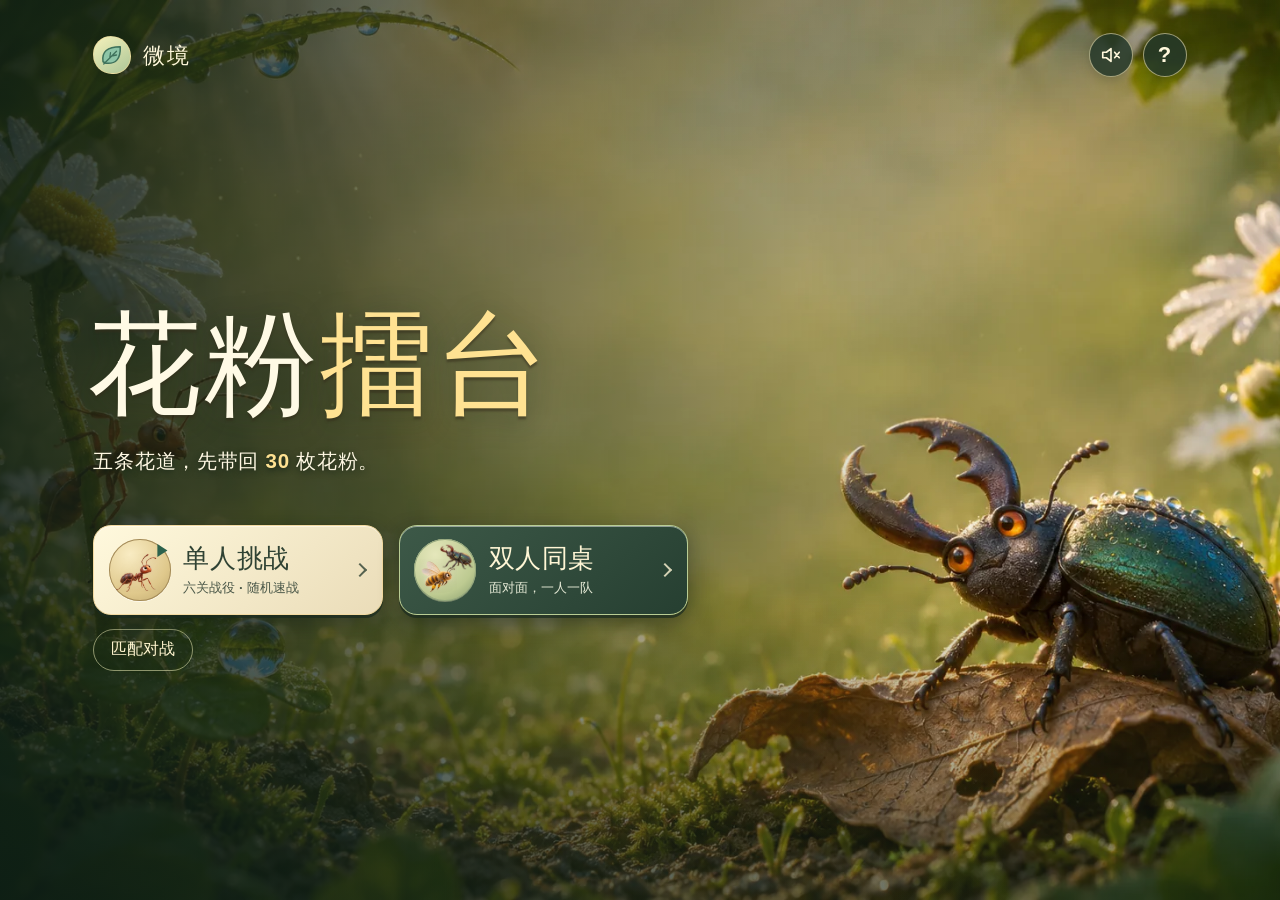
==== commit b3919d2d: "Add five six-stage campaigns, illustrated puzzles and a face-up boss card; rescore the meadow and pr" ====
--- a/src/index.html
+++ b/src/index.html
@@ -9,6 +9,8 @@
   <link rel="stylesheet" href="ui.css">
   <link rel="stylesheet" href="resolution.css">
   <link rel="stylesheet" href="cinema.css">
+  <link rel="stylesheet" href="campaign.css">
+  <link rel="stylesheet" href="puzzle.css">
   <link rel="stylesheet" href="chanson.css">
 </head>
 <body>
@@ -16,9 +18,13 @@
   <div id="live" class="sr-only" aria-live="polite" aria-atomic="true"></div>
   <dialog id="sheet" aria-labelledby="sheet-title"><div id="sheet-body"></div></dialog>
   <script src="tuning.js"></script>
+  <script src="campaign-rules.js"></script>
   <script src="engine.js"></script>
   <script src="art.js"></script>
+  <script src="puzzle-shapes.js"></script>
+  <script src="campaign.js"></script>
   <script src="ui.js"></script>
+  <script src="match-client.js"></script>
   <script src="chanson.js"></script>
 </body>
 </html>
--- a/src/campaign.css
+++ b/src/campaign.css
@@ -0,0 +1,126 @@
+.campaign-puzzle[data-picture=ant] {--picture:url('campaign-ant.webp')}
+.campaign-puzzle[data-picture=bee] {--picture:url('campaign-bee.webp')}
+.campaign-puzzle[data-picture=beetle] {--picture:url('campaign-beetle.webp')}
+.campaign-puzzle[data-picture=spider] {--picture:url('campaign-spider.webp')}
+.campaign-puzzle[data-picture=butterfly] {--picture:url('campaign-butterfly.webp')}
+.campaign-map {width:min(100%,1000px);margin:clamp(14px,5vh,56px) auto 34px;color:#fff7d7}
+.campaign-heading,.campaign-album header {display:flex;align-items:center;justify-content:space-between;gap:12px}
+.campaign-heading {margin-bottom:clamp(14px,3vh,28px)}
+.campaign-heading p {margin:0 0 4px;color:#ffdfa0;letter-spacing:.15em;font-weight:700}
+.campaign-heading h1,.campaign-album h2,.campaign-opponent h3 {margin:0;font-family:var(--display-face);line-height:1.2}
+.campaign-heading h1 {color:#fff8da;font-size:clamp(32px,4.6vw,65px)}
+.campaign-layout {display:grid;grid-template-columns:minmax(260px,.83fr) minmax(300px,1.17fr);gap:clamp(16px,2.3vw,34px);align-items:start}
+.campaign-stages {display:grid;gap:8px}
+.campaign-stage {display:grid;grid-template-columns:37px 1fr auto;gap:12px;align-items:center;text-align:left;min-height:52px;width:100%;padding:6px 14px 6px 8px;border-radius:13px;border:1px solid #d2c696;color:#304434;background:linear-gradient(120deg,#fff9e1,#ece2bd);box-shadow:0 3px 0 #13291e70}
+.campaign-stage.next-stage {border:2px solid #f7d269;background:#ffedb4}
+.campaign-stage.locked {opacity:1;color:#d2d7c1;border-color:#b1bf9566;background:#263c31e6;box-shadow:none}
+.stage-number {height:34px;aspect-ratio:1;display:grid;place-items:center;border-radius:50%;background:#3d5b40;color:#fff9df;font-size:19px;font-weight:800}
+.locked .stage-number {background:#566a54;color:#edf0e1}
+.stage-name {font-size:clamp(16px,2vw,21px);font-weight:750}
+.stage-lock,.stage-lock svg {width:20px;height:20px}
+.stage-go {font:700 28px/1 sans-serif}
+.campaign-stars {display:inline-flex;align-items:center;color:#807856;letter-spacing:0;font:700 19px/1.1 Arial,sans-serif;white-space:nowrap}
+.campaign-stars .lit {color:#b66d06}
+.campaign-album {padding:clamp(12px,2vw,24px);border:1px solid #bfad79;border-radius:19px;color:#2b3d30;background:#fff6dcee;box-shadow:0 5px 13px #17271a55}
+.campaign-album header {margin-bottom:12px}.campaign-album h2{font-size:clamp(21px,2.4vw,33px)}
+.campaign-album header>span {font-size:17px;font-weight:800;white-space:nowrap}
+.campaign-album p {margin:10px 0 0;font-size:14px}.campaign-album .solid {margin-top:12px}
+.campaign-puzzle {width:100%;aspect-ratio:3/2;display:block;position:relative;overflow:hidden;border:1px solid #7f8b68;border-radius:11px;background:#61715b}
+#sheet:has(.campaign-puzzle.large) {width:min(90vw,1000px);max-width:94vw}
+.campaign-puzzle.large {width:min(100%,108vh);margin:auto}
+.campaign-opponent {display:flex;gap:15px;align-items:center;margin:12px 0 14px}
+.campaign-opponent>svg {background:#e2e4c7;border-radius:50%;width:66px;height:66px;flex:none;padding:5px}
+.campaign-opponent small {font-size:14px;color:#475d43}.campaign-opponent h3 {font-size:27px;margin:4px 0 0}
+.campaign-skills {display:grid;gap:9px;padding:0;margin:12px 0;list-style:none}
+.campaign-skills li {display:grid;grid-template-columns:46px 1fr;gap:9px;align-items:center}
+.campaign-skill-art {display:grid;place-items:center;width:46px;height:42px;background:#ede2ec;border-radius:8px}
+.campaign-skill-art svg {width:100%;height:100%}.campaign-skills p {margin:3px 0 0;line-height:1.45}
+.boss-skill-cost {display:inline-flex;align-items:center;vertical-align:middle;gap:2px;margin-left:7px;font:700 13px/1 sans-serif}.boss-skill-cost svg {width:16px;height:16px}
+.skill-plus {display:inline-block;margin-left:5px;color:#603d71;background:#ead7ee;padding:2px 5px;border-radius:4px;font-size:11px;line-height:1.1}
+.medal-guide {display:flex;flex-wrap:wrap;gap:6px 14px;align-items:center;margin-top:16px;padding:9px 0;border-top:1px solid #c3b88e}
+.medal-guide small {width:100%;color:#445342}.medal-guide span {color:#945d00;font-size:15px;font-weight:700}.medal-guide b {color:#354636}
+.campaign-result {width:100%;display:flex;flex-wrap:wrap;gap:3px 12px;align-content:center;align-items:center;justify-content:center;color:#273e2d}
+.campaign-result>div:not(.campaign-puzzle) {display:flex;flex-direction:column;align-items:center;gap:2px}
+.campaign-result .campaign-puzzle {width:clamp(57px,12vw,122px);max-height:100%}
+.campaign-result strong {font-family:var(--display-face);font-size:clamp(19px,2.4vw,30px)}.campaign-result>div>span:last-child {text-align:center;font-size:14px}
+.campaign-result .campaign-stars {font-size:24px}
+.campaign-rival {color:inherit;background:transparent;padding:3px 4px;border:1px solid #9caa7c;border-radius:6px;text-align:left;font:inherit;font-weight:700;line-height:1.15}
+.battle .role-name.campaign-rival {display:inline-flex;gap:3px;align-items:center;min-height:36px}.campaign-rival small{font-size:12px}
+.campaign-rival:is(.chief,.fantasy) {border-color:#a87829;color:#5e430d;background:#ffe4a4}
+.campaign-rival.fantasy {border-color:#9771a2;color:#4e365b;background:#efe0f2}.campaign-rival svg {width:17px;height:15px;flex:none}
+.campaign-activity {color:#35462c;background:#f1edcb;padding:5px 9px;border-radius:8px;align-self:center;font-size:13px}
+.slot .web-clock {position:absolute;z-index:4;top:2px;left:2px;padding:1px 4px;background:#e3eff0;color:#254653;border:1px solid #65858b;border-radius:5px;font:bold clamp(9px,1.25vw,13px)/1.2 sans-serif}
+.tabletop .slot[data-side="1"] .web-clock {rotate:180deg}
+.solo-setup .home-actions {flex-wrap:wrap}
+.online-match-entry {background:none;color:#fff5cf;border:1px solid #e9e9b58c;border-radius:24px;min-height:42px;padding:6px 17px;margin-top:14px;font-weight:700}
+.campaign-double-target {box-shadow:inset 0 0 0 3px #b38328}
+.brood-counts {display:inline-flex;gap:2px;align-items:center;font-size:11px}
+.slot .bee-both {position:absolute;inset:auto 3px 2px auto;z-index:5;padding:2px 5px;border-radius:6px;color:#392810;background:#ffe09a;border:1px solid #997536;font-weight:800;font-size:clamp(10px,1.5vw,14px);line-height:1.2}
+.tabletop .slot[data-side="1"] .bee-both {inset:2px auto auto 3px;rotate:180deg}
+.solo-table .computer-seat .seat-inner,.solo-table[data-turn="1"] .pollen-count,
+.solo-table .slot[data-side="1"]>.unit-power,.solo-table .slot[data-side="1"]>.brood-marker,
+.solo-table .slot[data-side="1"]>.no-harvest,.solo-table .collection-result[data-award="1"] b {transform:none}
+.solo-table .slot[data-side="1"] .web-clock,.solo-table .slot[data-side="1"] .bee-both {rotate:none}
+.solo-table .computer-seat .roles {width:100%}
+.solo-table .computer-seat .cpu-hand {width:100%;max-width:850px;grid-template-columns:repeat(6,minmax(0,1fr));gap:clamp(3px,1vw,14px);min-height:var(--cpu-height);align-items:stretch}
+.solo-table .computer-seat .cpu-hand.with-public {grid-template-columns:repeat(6,minmax(0,1fr)) minmax(64px,1.28fr)}
+.solo-table {--cpu-height:clamp(66px,10dvh,108px)}
+.cpu-back {position:relative;isolation:isolate;display:grid;place-items:center;min-width:0;justify-self:center;height:var(--cpu-height);width:min(100%,calc(var(--cpu-height)*.86));border:2px solid #a9a878;border-radius:clamp(5px,1vw,11px);background-color:#345646;background-image:repeating-linear-gradient(45deg,transparent 0 8px,#d5d7a311 8px 9px);box-shadow:inset 0 0 0 2px #284e42,0 2px 2px #1c351c45}
+.cpu-back::before {content:"";position:absolute;inset:4px;border:1px solid #bdc297ad;border-radius:inherit}
+.cpu-back .icon {width:43%;height:43%;transform:rotate(155deg);filter:sepia(.3);opacity:.9}
+.solo-table .computer-seat.active-seat .cpu-back {box-shadow:inset 0 0 0 2px #284e42,0 0 0 2px #e2cd87}
+.solo-table .cpu-toolbar {min-height:21px;display:flex;align-items:center;justify-content:center;gap:6px}
+.cpu-turn {padding:2px 8px;color:#485746;font-weight:700;font-size:12px;white-space:nowrap}
+.computer-seat.active-seat .cpu-turn {color:#fff9df;background:#3d6047;border-radius:12px}
+.cpu-toolbar .campaign-activity {font-size:12px;padding:2px 6px}
+.cpu-hand .public-skill {grid-column:7;grid-row:1;position:relative;min-width:44px;max-width:128px;height:var(--cpu-height);width:100%;padding:2px 3px;display:grid;grid-template-rows:auto minmax(0,1fr) auto;justify-items:center;align-items:center;border:2px solid #865735;border-radius:9px;background:linear-gradient(130deg,#fff0b9,#fae5be 55%,#ecd7dd);box-shadow:0 2px 3px #67463047;color:#463221;line-height:1.1}
+.public-skill>small {color:#654214;padding:1px 4px;background:#ffe09a;border-radius:5px;justify-self:start;font-size:clamp(10px,1.2vw,13px);font-weight:800}
+.public-cost {position:absolute;right:3px;top:3px;display:flex;gap:1px;align-items:center;font-size:clamp(11px,1.4vw,16px);font-weight:800}.public-cost .icon {width:13px;height:13px}
+.public-art,.public-art svg {width:100%;height:100%;min-height:0;display:block;pointer-events:none}
+.public-skill strong {font-size:clamp(11px,1.4vw,16px);white-space:nowrap}.public-skill strong i {font:800 .9em/1 sans-serif;color:#704476}
+.cpu-hand .public-skill.spent {border-style:dashed;background:#e6e3cf;box-shadow:none;color:#5c6153}.public-skill.spent b {font-size:13px;grid-row:2}
+.cpu-back,.public-skill {align-self:center}
+@media(max-width:640px) and (orientation:portrait) {
+  .solo-table .computer-seat {padding:3px 5px}
+  .solo-table {--cpu-height:clamp(46px,7.5dvh,66px)}
+  .solo-table .computer-seat .cpu-hand {gap:3px}
+  .solo-table .cpu-toolbar {min-height:18px;margin:2px 0}
+  .solo-table .cpu-toolbar .campaign-activity {max-width:75%;line-height:1.12}
+  .solo-table .cpu-turn {font-size:11px;padding:1px 5px}
+  .solo-table .computer-seat .unseen-hand small {display:none}
+}
+@media(orientation:landscape) and (max-height:590px) {
+  .solo-table {--cpu-height:clamp(46px,13dvh,65px)}
+  .solo-table .computer-seat .seat-inner {grid-template-columns:112px minmax(0,1fr) minmax(64px,13%);gap:3px}
+  .solo-table .computer-seat .cpu-hand {gap:3px}
+  .solo-table .cpu-toolbar {flex-direction:column;line-height:1.12}
+  .solo-table .cpu-toolbar .campaign-activity {font-size:10px}
+  .solo-table .public-skill {border-width:1px}.solo-table .public-cost {font-size:11px}.solo-table .public-cost .icon {width:11px;height:11px}
+}
+@media(max-width:640px) and (orientation:portrait) and (min-height:700px) {
+  .battle.tabletop.solo-table {--seat-card-h:clamp(84px,14dvh,124px);--lane-cell-h:clamp(78px,13.6dvh,115px);--cpu-height:clamp(60px,8dvh,80px);grid-template-rows:auto minmax(max-content,.45fr) auto minmax(max-content,1fr)}
+}
+@media(max-width:374px) and (orientation:portrait) {
+  .solo-table .computer-seat .roles {display:grid;grid-template-columns:minmax(0,1fr) auto;gap:2px 4px}
+  .solo-table .computer-seat .roles>.row:first-child {grid-area:1/1}
+  .solo-table .computer-seat .roles>.row:last-child {grid-area:1/2;justify-content:end}
+  .solo-table .computer-seat .pile-group {grid-area:2/1/3/3;justify-content:center}
+}
+@media(max-width:640px) {
+  .campaign-map {margin:10px 0 22px}
+  .campaign-layout {grid-template-columns:1fr;gap:15px}
+  .campaign-stages {grid-template-columns:1fr 1fr;gap:6px}
+  .campaign-stage {grid-template-columns:26px 1fr;padding:6px;gap:4px;min-height:56px}
+  .stage-number {grid-row:span 2;height:26px;font-size:15px}
+  .stage-name {font-size:15px}.stage-go,.stage-lock,.stage-lock svg {height:14px;width:14px;line-height:12px;font-size:17px}
+  .stage-go,.campaign-stage .campaign-stars,.stage-lock {grid-column:2;font-size:13px}
+  .campaign-album {width:100%;max-width:440px;margin:auto}
+  .solo-setup .home-actions {gap:7px}.solo-setup .home-actions>button {padding:8px 10px}
+}
+@media(max-height:480px) and (orientation:landscape) {
+  .campaign-map {margin:6px 0}.campaign-heading {margin-bottom:8px}.campaign-heading h1 {font-size:27px}
+  .campaign-layout {grid-template-columns:minmax(210px,.95fr) minmax(190px,1fr);gap:12px}
+  .campaign-stage {min-height:40px;padding-block:3px}.campaign-stages {gap:4px}
+  .campaign-album {padding:10px}.campaign-album h2 {font-size:20px}
+  .online-match-entry {margin-top:7px;min-height:35px}
+}
--- a/src/puzzle.css
+++ b/src/puzzle.css
@@ -0,0 +1,10 @@
+.puzzle-geometry {position:absolute;inset:0;overflow:hidden;isolation:isolate;background:radial-gradient(ellipse at 20% 2%,#596854,#283b34 80%);border-radius:inherit}
+.puzzle-paint,.puzzle-seams {position:absolute;inset:0;width:100%;height:100%;pointer-events:none}
+.puzzle-paint {background-image:var(--picture);background-size:100% 100%;background-repeat:no-repeat}
+.puzzle-seams path {fill:none;stroke-width:.85;stroke-linejoin:round;stroke:#fff0bc99}
+.puzzle-seams .unearned path {fill:#31423b;stroke:#d4d1a970}
+.puzzle-seams .unearned:nth-child(2n) path {fill:#394a41}
+.puzzle-seams text {fill:#efe4bd;text-anchor:middle;dominant-baseline:central;font:600 12px system-ui,sans-serif}
+.puzzle-seams .just-earned path {stroke:#fff2ab;stroke-width:2;animation:puzzle-piece-light 1.05s ease-out 2}
+@keyframes puzzle-piece-light {from{fill:#fff1b9b3}to{fill:transparent}}
+@media(prefers-reduced-motion:reduce){.puzzle-seams .just-earned path{animation:none}}
